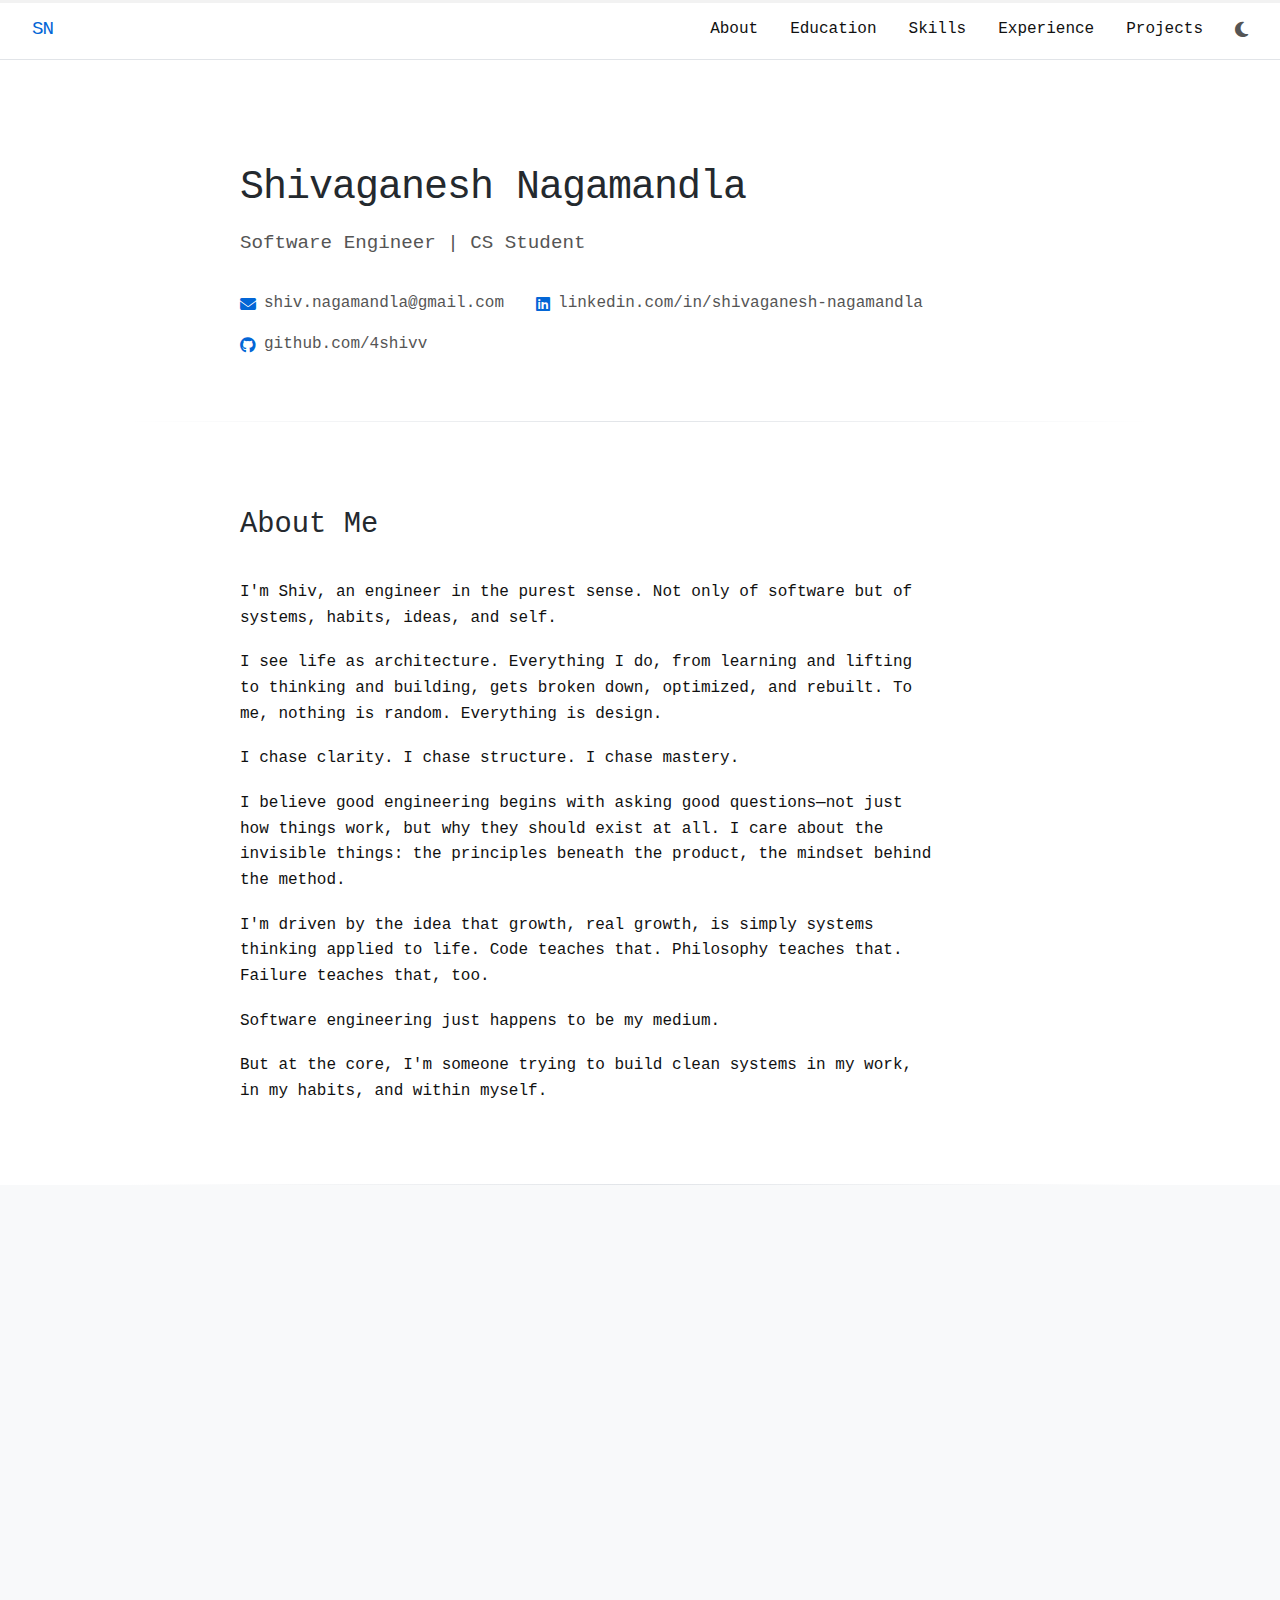
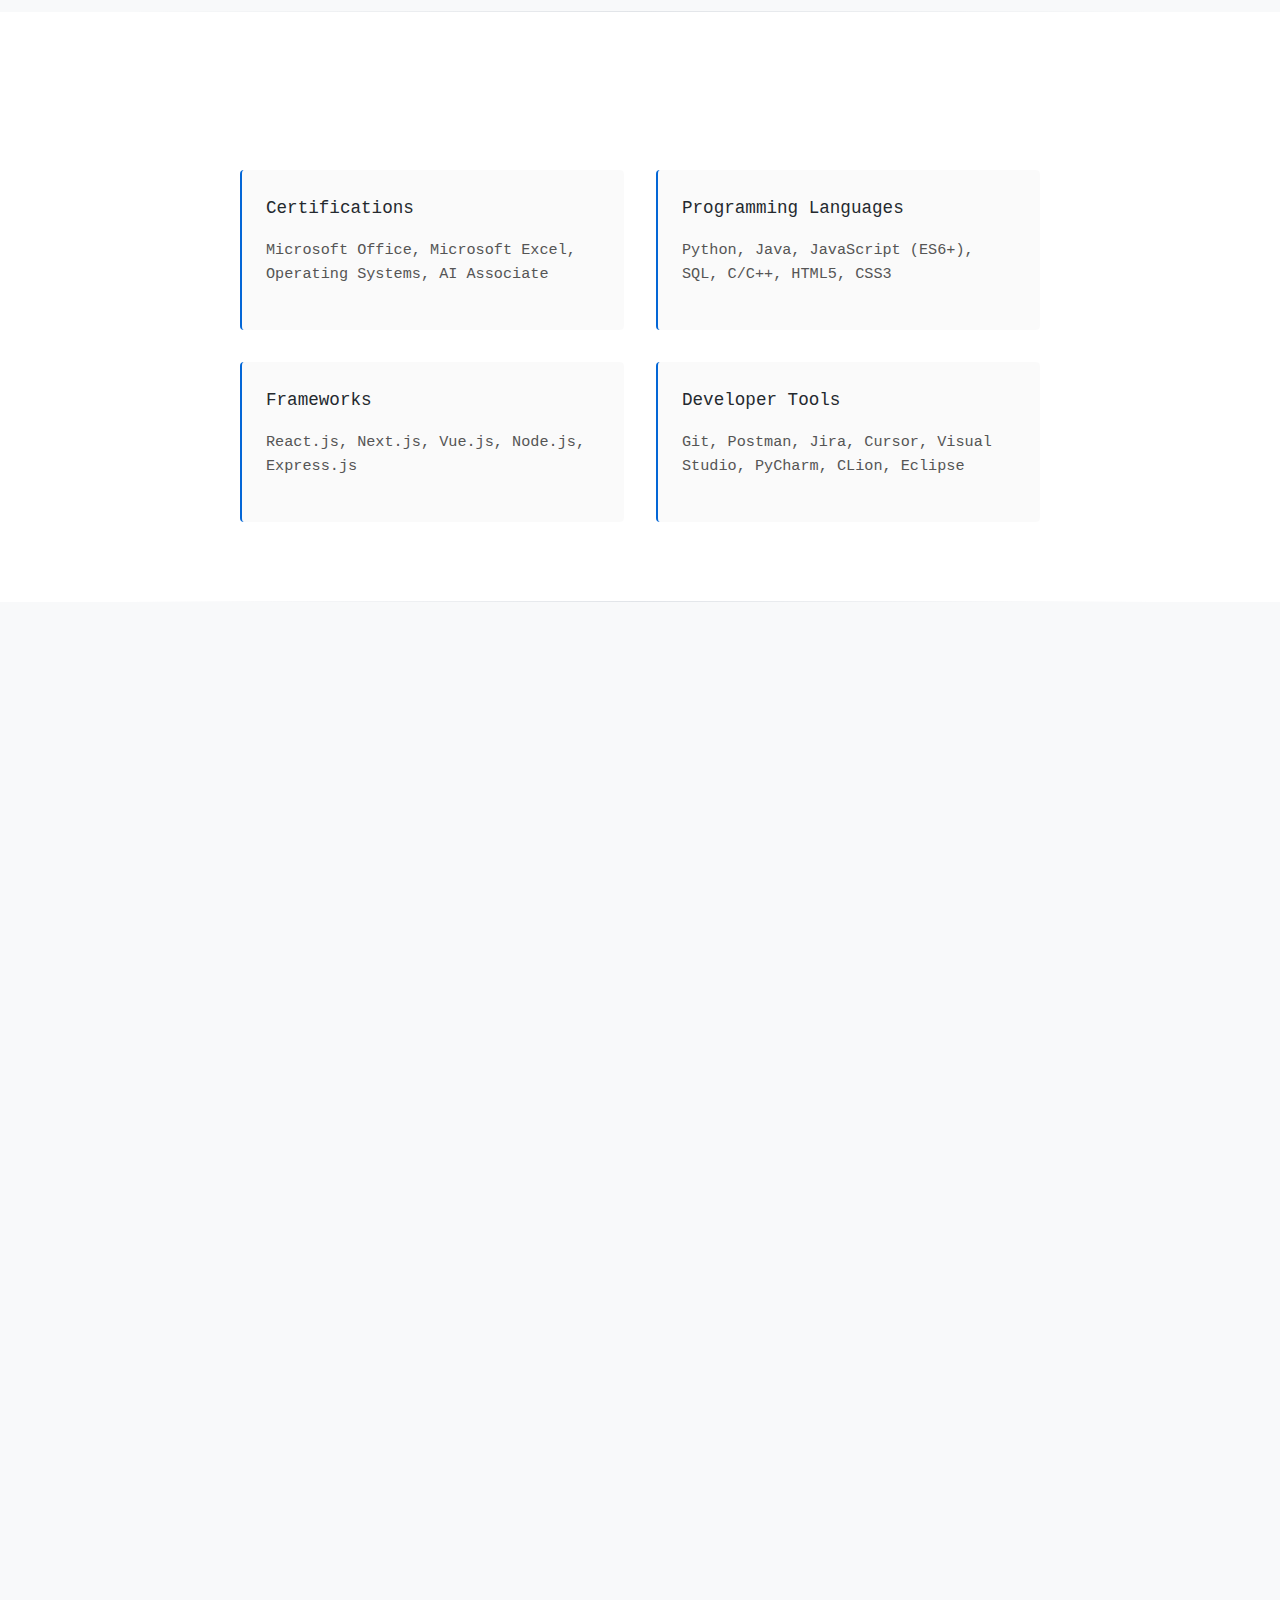
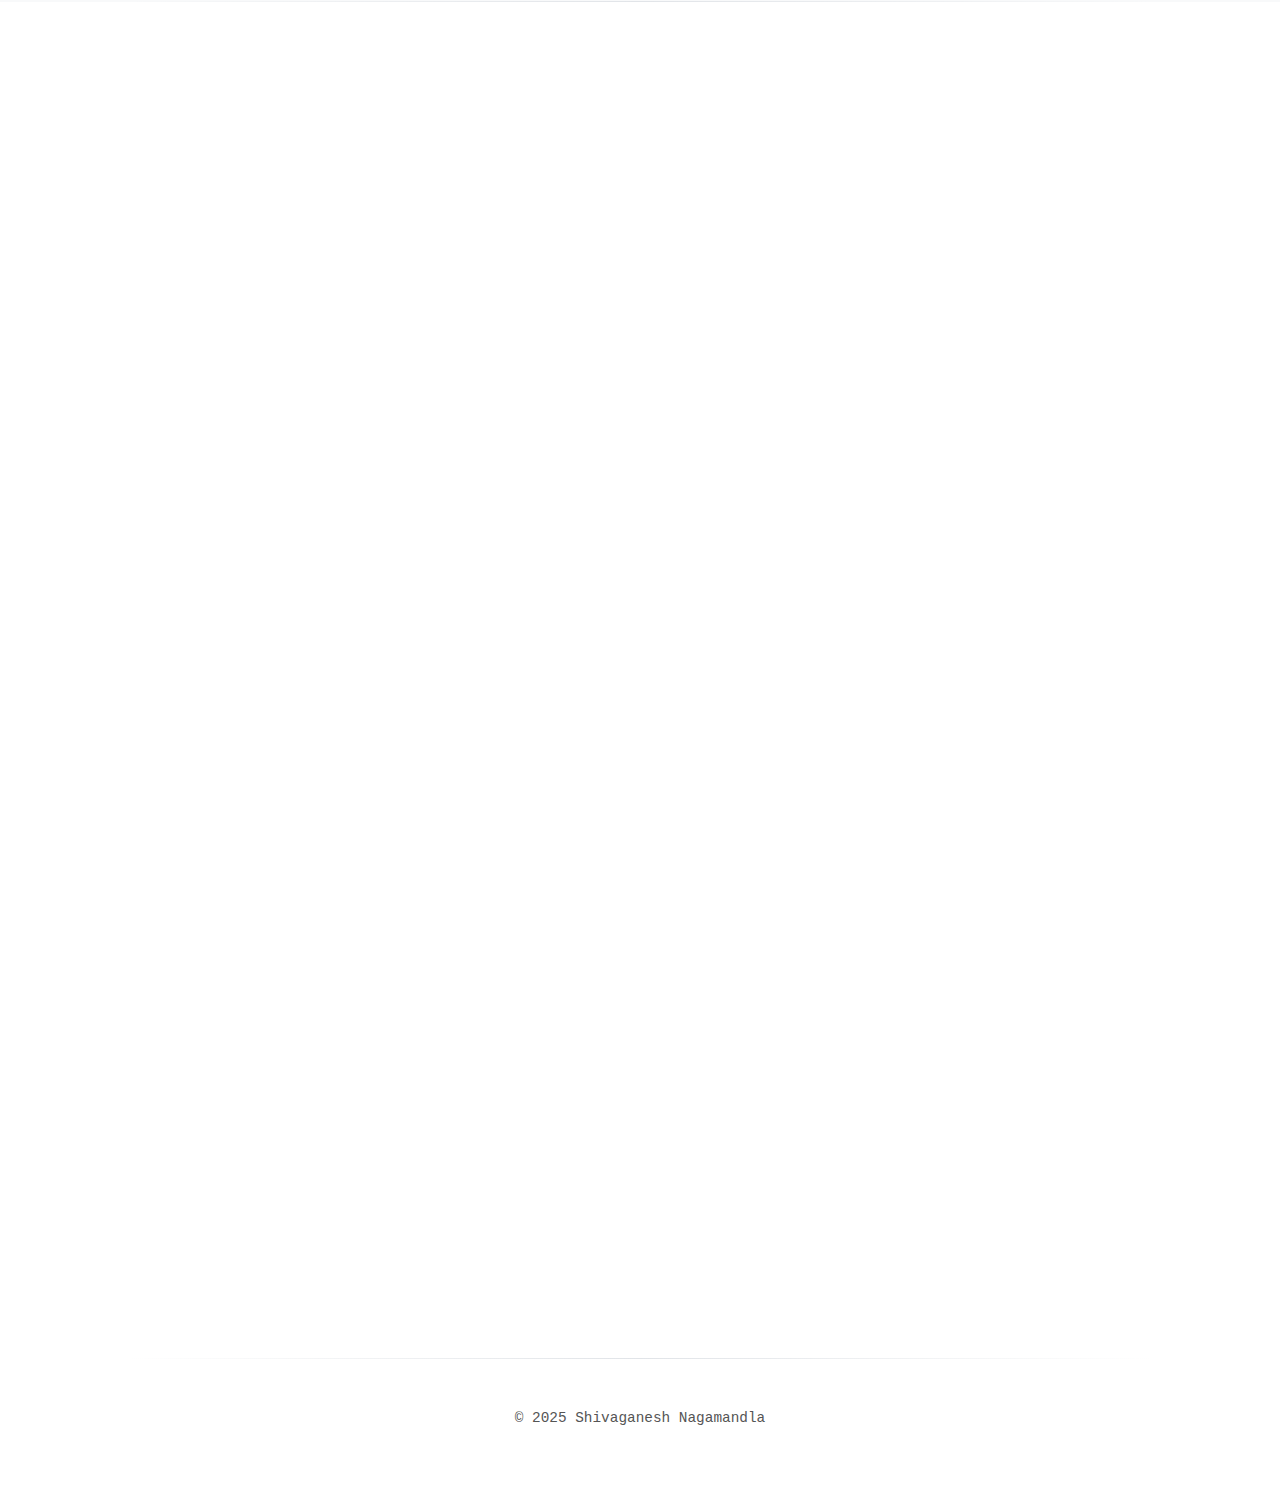
==== index.html @ ed3932f0 "loading fix" ====
<!DOCTYPE html>
<html lang="en">
<head>
    <meta charset="UTF-8">
    <meta name="viewport" content="width=device-width, initial-scale=1.0">
    <title>Shivaganesh Nagamandla | Portfolio</title>
    <link rel="stylesheet" href="styles.css">
    <link rel="stylesheet" href="https://cdnjs.cloudflare.com/ajax/libs/font-awesome/6.4.0/css/all.min.css">
</head>
<body>
    <!-- Progress Bar -->
    <div class="progress-container">
        <div class="progress-bar" id="progress-bar"></div>
    </div>

    <!-- Navigation -->
    <nav class="navbar" id="navbar">
        <div class="nav-logo">SN</div>
        <div class="nav-links">
            <a href="#about-me">About</a>
            <a href="#education">Education</a>
            <a href="#skills">Skills</a>
            <a href="#experience">Experience</a>
            <a href="#projects">Projects</a>
        </div>
        <div class="theme-toggle" id="theme-toggle">
            <i class="fas fa-moon" id="theme-icon"></i>
        </div>
        <button class="mobile-menu-btn">
            <i class="fas fa-bars"></i>
        </button>
    </nav>

    <!-- Header -->
    <header>
        <div class="container">
            <h1 class="fade-in">Shivaganesh Nagamandla</h1>
            <p class="subtitle fade-in delay-100">Software Engineer | CS Student</p>
            <div class="contact-info fade-in delay-200">
                <a href="mailto:shiv.nagamandla@gmail.com"><i class="fas fa-envelope"></i> shiv.nagamandla@gmail.com</a>
                <a href="https://linkedin.com/in/shivaganesh-nagamandla" target="_blank"><i class="fab fa-linkedin"></i> linkedin.com/in/shivaganesh-nagamandla</a>
                <a href="https://github.com/4shivv" target="_blank"><i class="fab fa-github"></i> github.com/4shivv</a>
            </div>
        </div>
    </header>
    
    <!-- About Me Section -->
    <section id="about-me">
        <div class="container">
            <h2 class="fade-in">About Me</h2>
            <div class="about-me">
                <p class="fade-in delay-100">I'm Shiv, an engineer in the purest sense. Not only of software but of systems, habits, ideas, and self.</p>
                <p class="fade-in delay-200">I see life as architecture. Everything I do, from learning and lifting to thinking and building, gets broken down, optimized, and rebuilt. To me, nothing is random. Everything is design.</p>
                <p class="fade-in delay-300">I chase clarity. I chase structure. I chase mastery.</p>
                <p class="fade-in delay-400">I believe good engineering begins with asking good questions—not just how things work, but why they should exist at all. I care about the invisible things: the principles beneath the product, the mindset behind the method.</p>
                <p class="fade-in delay-500">I'm driven by the idea that growth, real growth, is simply systems thinking applied to life. Code teaches that. Philosophy teaches that. Failure teaches that, too.</p>
                <p class="fade-in delay-500">Software engineering just happens to be my medium.</p>
                <p class="fade-in delay-500">But at the core, I'm someone trying to build clean systems in my work, in my habits, and within myself.</p>
            </div>
        </div>
    </section>

    <!-- Education Section -->
    <section id="education">
        <div class="container">
            <h2 class="fade-in">Education</h2>
            <div class="edu-item fade-in delay-100">
                <div class="edu-details">
                    <h3>University of Central Florida</h3>
                    <p>Bachelor of Science - Computer Science (Bright Futures Scholar)</p>
                    <p>Expected: April 2026</p>
                </div>
                <p class="coursework fade-in delay-200"><strong>Coursework:</strong> Data Structures & Algorithms, Systems Software, Computer Architecture, Numerical Calculus</p>
            </div>
        </div>
    </section>

    <!-- Skills Section -->
    <section id="skills">
        <div class="container">
            <h2 class="fade-in">Technical Skills</h2>
            <div class="skills-grid">
                <div class="skill-category fade-in delay-100">
                    <h3>Certifications</h3>
                    <p>Microsoft Office, Microsoft Excel, Operating Systems, AI Associate</p>
                </div>
                <div class="skill-category fade-in delay-200">
                    <h3>Programming Languages</h3>
                    <p>Python, Java, JavaScript (ES6+), SQL, C/C++, HTML5, CSS3</p>
                </div>
                <div class="skill-category fade-in delay-300">
                    <h3>Frameworks</h3>
                    <p>React.js, Next.js, Vue.js, Node.js, Express.js</p>
                </div>
                <div class="skill-category fade-in delay-400">
                    <h3>Developer Tools</h3>
                    <p>Git, Postman, Jira, Cursor, Visual Studio, PyCharm, CLion, Eclipse</p>
                </div>
            </div>
        </div>
    </section>

    <!-- Experience Section -->
    <section id="experience">
        <div class="container">
            <h2 class="fade-in">Experience</h2>
            
            <div class="exp-item fade-in delay-100">
                <div class="exp-header">
                    <h3>Software Engineer Intern</h3>
                    <p class="company">Hexaider Technologies</p>
                    <p class="date-location">May 2024 – Aug 2024 | Maitland, FL</p>
                </div>
                <ul class="achievements">
                    <li class="fade-in-right delay-200">Optimized Oracle SQL scripts by 27% via refactoring to automate routine tasks & extract PeopleSoft HCM data</li>
                    <li class="fade-in-right delay-300">Automated unit tests for SQL transformations via parameterized mock datasets, boosting test coverage by 20%</li>
                    <li class="fade-in-right delay-400">Delivered over 15 error-free HR data spreadsheets for Workday HCM migration, meeting all weekly sprint goals</li>
                    <li class="fade-in-right delay-500">Collaborated in weekly cross-functional meetings, contributing to code reviews and reporting on data migration</li>
                </ul>
            </div>
            
            <div class="exp-item fade-in delay-100">
                <div class="exp-header">
                    <h3>President</h3>
                    <p class="company">Computer Science Club</p>
                    <p class="date-location">Sept 2022 – Apr 2023 | Sanford, FL</p>
                </div>
                <ul class="achievements">
                    <li class="fade-in-right delay-200">Recruited and managed a team of 10 students to deliver 15+ technical workshops with 95% positive feedback</li>
                    <li class="fade-in-right delay-300">Led development of the Crooms TechFest mobile app, enabling 500+ attendees to access real-time event info</li>
                    <li class="fade-in-right delay-400">Revamped the collaborative coding initiative, increased active member participation by 58% over the previous year</li>
                </ul>
            </div>
        </div>
    </section>

    <!-- Projects Section -->
    <section id="projects">
        <div class="container">
            <h2 class="fade-in">Projects</h2>
            
            <div class="project-item fade-in delay-100">
                <div class="project-header">
                    <h3>Retriv.ai</h3>
                    <span class="project-status">In Progress</span>
                </div>
                <div class="tech-stack fade-in delay-200">
                    <span class="tech">Vue.js</span>
                    <span class="tech">Firebase</span>
                    <span class="tech">Vuex</span>
                    <span class="tech">DeepSeek AI</span>
                </div>
                <ul class="project-details">
                    <li class="fade-in-right delay-200">Co-developing an AI-powered study platform combating student procrastination through smart scheduling and retention techniques</li>
                    <li class="fade-in-right delay-300">Engineered custom prompt engineering pipeline for DeepSeek AI API, achieving 87% relevance score</li>
                    <li class="fade-in-right delay-400">Implemented WebSpeech API for speech-to-text functionality with 94% accuracy rate across 8 languages</li>
                </ul>
            </div>
            
            <div class="project-item fade-in delay-100">
                <div class="project-header">
                    <h3>LyricLingo</h3>
                    <a href="https://lyriclingo.vercel.app" target="_blank" class="project-link">https://lyriclingo.vercel.app</a>
                </div>
                <div class="tech-stack fade-in delay-200">
                    <span class="tech">React</span>
                    <span class="tech">Node.js</span>
                    <span class="tech">MongoDB</span>
                    <span class="tech">Express</span>
                    <span class="tech">Redis</span>
                    <span class="tech">JavaScript</span>
                </div>
                <ul class="project-details">
                    <li class="fade-in-right delay-200">Developed a full-stack language learning web app with JWT authentication that integrates Spotify, Genius, DeepL APIs</li>
                    <li class="fade-in-right delay-300">Designed an intelligent flashcard system with language auto-detection that optimizes translation requests</li>
                    <li class="fade-in-right delay-400">Implemented sentiment analysis using Hugging Face RoBERTa model, achieving 82% accuracy</li>
                    <li class="fade-in-right delay-500">Utilized Redis caching to store flashcards and sentiment analysis, reducing load times from 3+ seconds to under 200ms</li>
                </ul>
            </div>
            
            <div class="project-item fade-in delay-100">
                <div class="project-header">
                    <h3>Slumber</h3>
                    <a href="https://slumber-nine.vercel.app" target="_blank" class="project-link">https://slumber-nine.vercel.app</a>
                </div>
                <div class="tech-stack fade-in delay-200">
                    <span class="tech">React</span>
                    <span class="tech">Next.js</span>
                    <span class="tech">TypeScript</span>
                    <span class="tech">Tailwind CSS</span>
                </div>
                <ul class="project-details">
                    <li class="fade-in-right delay-200">Developed a sleep optimization tool to help users identify optimal bedtime and wake-up times</li>
                    <li class="fade-in-right delay-300">Built React components with TypeScript and custom hooks for efficient time calculations</li>
                    <li class="fade-in-right delay-400">Created procedurally generated animations using HTML Canvas, reducing rendering overhead by 30%</li>
                </ul>
            </div>
        </div>
    </section>

    <!-- Footer -->
    <footer>
        <div class="container">
            <p>&copy; 2025 Shivaganesh Nagamandla</p>
        </div>
    </footer>

    <script src="script.js"></script>
</body>
</html>
---- styles.css ----
/* Modern Plain Text Editor Style Portfolio */

/* Fade-in animations */
.fade-in {
    opacity: 0;
    transform: translateY(20px);
    transition: opacity 0.6s ease, transform 0.6s ease;
}

.fade-in.visible {
    opacity: 1;
    transform: translateY(0);
}

.fade-in-left {
    opacity: 0;
    transform: translateX(-20px);
    transition: opacity 0.6s ease, transform 0.6s ease;
}

.fade-in-left.visible {
    opacity: 1;
    transform: translateX(0);
}

.fade-in-right {
    opacity: 0;
    transform: translateX(20px);
    transition: opacity 0.6s ease, transform 0.6s ease;
}

.fade-in-right.visible {
    opacity: 1;
    transform: translateX(0);
}

.delay-100 { transition-delay: 0.1s; }
.delay-200 { transition-delay: 0.2s; }
.delay-300 { transition-delay: 0.3s; }
.delay-400 { transition-delay: 0.4s; }
.delay-500 { transition-delay: 0.5s; }

/* Progress Animation */
@keyframes pulse {
    0% { box-shadow: 0 0 5px rgba(var(--accent-rgb), 0.4); }
    50% { box-shadow: 0 0 20px rgba(var(--accent-rgb), 0.7); }
    100% { box-shadow: 0 0 5px rgba(var(--accent-rgb), 0.4); }
}

.progress-bar.pulse {
    animation: pulse 0.8s ease-in-out;
}

:root {
    /* Light Mode */
    --text-color: #111111;
    --text-muted: #555555;
    --background: #f8f9fa;
    --section-bg: #ffffff;
    --border-color: #e1e4e8;
    --link-color: #0366d6;
    --accent-color: #0366d6;
    --accent-rgb: 3, 102, 214;
    --heading-color: #24292e;
    --selection-bg: rgba(3, 102, 214, 0.15);
    --cursor-color: #111111;
    --section-spacing: 0;
    --container-width: 800px;
    --navbar-height: 60px;
    --font-mono: 'Fira Code', 'Roboto Mono', 'Courier New', monospace;
    --font-sans: -apple-system, BlinkMacSystemFont, 'Segoe UI', Helvetica, Arial, sans-serif;
}

[data-theme="dark"] {
    --text-color: #e0e0e0;
    --text-muted: #a0a0a0;
    --background: #1e1e1e;
    --section-bg: #252526;
    --border-color: #333333;
    --link-color: #58a6ff;
    --accent-color: #58a6ff;
    --accent-rgb: 88, 166, 255;
    --heading-color: #e6edf3;
    --selection-bg: rgba(56, 139, 253, 0.25);
    --cursor-color: #aeafad;
}

@import url('https://fonts.googleapis.com/css2?family=Fira+Code:wght@300;400;500;600;700&family=Roboto+Mono:wght@300;400;500;600;700&display=swap');

* {
    margin: 0;
    padding: 0;
    box-sizing: border-box;
}

::selection {
    background-color: var(--selection-bg);
}

html {
    scroll-behavior: smooth;
}

body {
    font-family: var(--font-mono);
    line-height: 1.6;
    color: var(--text-color);
    background-color: var(--background);
    padding-top: var(--navbar-height);
    transition: background-color 0.3s, color 0.3s;
}

.container {
    width: 90%;
    max-width: var(--container-width);
    margin: 0 auto;
    position: relative;
}

a {
    color: var(--link-color);
    text-decoration: none;
    transition: color 0.2s, text-decoration 0.2s;
}

a:hover {
    text-decoration: underline;
}

/* Navbar */
.navbar {
    position: fixed;
    top: 0;
    left: 0;
    width: 100%;
    height: var(--navbar-height);
    background-color: var(--section-bg);
    border-bottom: 1px solid var(--border-color);
    z-index: 1000;
    display: flex;
    align-items: center;
    padding: 0 2rem;
    transition: background-color 0.3s, border-color 0.3s, transform 0.3s;
}

.navbar.hidden {
    transform: translateY(-100%);
}

.nav-logo {
    font-weight: 500;
    color: var(--accent-color);
    margin-right: auto;
    font-size: 1.2rem;
    letter-spacing: -1px;
}

.nav-links {
    display: flex;
    gap: 2rem;
}

.nav-links a {
    color: var(--text-color);
    font-weight: 400;
    padding: 0.5rem 0;
    position: relative;
    transition: color 0.2s;
}

.nav-links a::after {
    content: '';
    position: absolute;
    bottom: 0;
    left: 0;
    width: 0;
    height: 1px;
    background-color: var(--accent-color);
    transition: width 0.3s;
}

.nav-links a:hover, .nav-links a.active {
    color: var(--accent-color);
    text-decoration: none;
}

.nav-links a:hover::after, .nav-links a.active::after {
    width: 100%;
}

.theme-toggle {
    margin-left: 2rem;
    display: flex;
    align-items: center;
    justify-content: center;
    font-size: 1.1rem;
    cursor: pointer;
    color: var(--text-muted);
    transition: color 0.2s;
}

.theme-toggle:hover {
    color: var(--accent-color);
}

.mobile-menu-btn {
    display: none;
    background: none;
    border: none;
    color: var(--text-color);
    font-size: 1.5rem;
    cursor: pointer;
}

/* Progress Animation */
section {
    padding: 5rem 0;
    background-color: var(--section-bg);
    position: relative;
    opacity: 1; /* Make sections visible by default */
    transform: translateY(0); /* No initial transform */
    transition: opacity 0.8s ease, transform 0.8s ease;
    overflow: hidden;
}

section.visible {
    opacity: 1;
    transform: translateY(0);
}

section:nth-child(odd) {
    background-color: var(--background);
}

section::after {
    content: '';
    position: absolute;
    bottom: 0;
    left: 10%;
    width: 80%;
    height: 1px;
    background: linear-gradient(to right, transparent, var(--border-color), transparent);
}

section:last-child::after {
    display: none;
}

h1, h2, h3, h4, h5, h6 {
    font-weight: 500;
    margin-bottom: 1.5rem;
    font-family: var(--font-mono);
    color: var(--heading-color);
    position: relative;
}

h2 {
    font-size: 1.8rem;
    margin-bottom: 2rem;
    display: inline-block;
}

h2::after {
    content: '';
    position: absolute;
    left: 0;
    bottom: -5px;
    width: 100%;
    height: 2px;
    background-color: var(--accent-color);
    transform: scaleX(0);
    transform-origin: left;
    transition: transform 0.5s ease;
}

section.visible h2::after {
    transform: scaleX(1);
}

h3 {
    font-size: 1.3rem;
    margin-bottom: 0.8rem;
}

p {
    margin-bottom: 1.2rem;
    transition: opacity 0.5s ease, transform 0.5s ease;
}

/* Header */
header {
    text-align: left;
    padding: 6rem 0 4rem;
    background-color: var(--section-bg);
    position: relative;
}

header::after {
    content: '';
    position: absolute;
    bottom: 0;
    left: 10%;
    width: 80%;
    height: 1px;
    background: linear-gradient(to right, transparent, var(--border-color), transparent);
}

header h1 {
    font-size: 2.5rem;
    margin-bottom: 0.5rem;
    letter-spacing: -1px;
}

.subtitle {
    font-size: 1.2rem;
    margin-bottom: 2rem;
    color: var(--text-muted);
}

.contact-info {
    display: flex;
    flex-wrap: wrap;
    gap: 1rem 2rem;
    margin-top: 2rem;
}

.contact-info a {
    display: inline-flex;
    align-items: center;
    gap: 0.5rem;
    color: var(--text-muted);
    transition: color 0.2s;
}

.contact-info a:hover {
    color: var(--link-color);
    text-decoration: none;
}

.contact-info a i {
    color: var(--accent-color);
}

/* About Me */
.about-me {
    max-width: 700px;
}

.about-me p {
    margin-bottom: 1.2rem;
    opacity: 1; /* Make paragraphs visible by default */
    transform: translateY(0); /* No initial transform */
    transition: opacity 0.5s ease, transform 0.5s ease;
}

.about-me p.visible {
    opacity: 1;
    transform: translateY(0);
}

.about-me p:last-child {
    margin-bottom: 0;
}

/* Education */
.edu-item {
    margin-bottom: 2rem;
    padding-bottom: 2rem;
    border-bottom: 1px dashed var(--border-color);
}

.edu-item:last-child {
    margin-bottom: 0;
    padding-bottom: 0;
    border-bottom: none;
}

.edu-details {
    margin-bottom: 1rem;
}

.edu-details p {
    margin-bottom: 0.5rem;
}

.coursework {
    margin-top: 1rem;
    font-size: 0.95rem;
    color: var(--text-muted);
}

/* Skills */
.skills-grid {
    display: grid;
    grid-template-columns: repeat(auto-fill, minmax(280px, 1fr));
    gap: 2rem;
}

.skill-category {
    padding: 1.5rem;
    background-color: rgba(0, 0, 0, 0.02);
    border-radius: 4px;
    border-left: 2px solid var(--accent-color);
    transition: all 0.3s ease;
    position: relative;
    overflow: hidden;
    opacity: 1; /* Make skills visible by default */
    transform: translateY(0); /* No initial transform */
}

.skill-category.visible {
    opacity: 1;
    transform: translateY(0);
}

[data-theme="dark"] .skill-category {
    background-color: rgba(255, 255, 255, 0.02);
}

.skill-category:hover {
    transform: translateY(-5px);
    box-shadow: 0 10px 20px rgba(0, 0, 0, 0.05);
    border-left-width: 4px;
}

.skill-category::before {
    content: '';
    position: absolute;
    top: 0;
    left: 0;
    width: 100%;
    height: 100%;
    background: linear-gradient(45deg, transparent, rgba(var(--accent-rgb), 0.03), transparent);
    transform: translateX(-100%);
    transition: transform 0.6s ease;
}

.skill-category:hover::before {
    transform: translateX(100%);
}

.skill-category h3 {
    margin-bottom: 1rem;
    font-size: 1.1rem;
}

.skill-category p {
    font-size: 0.95rem;
    color: var(--text-muted);
}

/* Experience */
.exp-item {
    margin-bottom: 3rem;
    padding-bottom: 2rem;
    border-bottom: 1px dashed var(--border-color);
    position: relative;
}

.exp-item:last-child {
    margin-bottom: 0;
    padding-bottom: 0;
    border-bottom: none;
}

.exp-header {
    margin-bottom: 1.5rem;
}

.company {
    font-weight: 500;
    margin-bottom: 0.5rem;
    font-size: 1.05rem;
}

.date-location {
    font-size: 0.9rem;
    color: var(--text-muted);
    margin-bottom: 1rem;
}

.achievements {
    list-style-type: none;
}

.achievements li {
    margin-bottom: 0.8rem;
    position: relative;
    padding-left: 1.5rem;
    line-height: 1.5;
    opacity: 1; /* Make achievements visible by default */
    transform: translateX(0); /* No initial transform */
    transition: opacity 0.5s ease, transform 0.5s ease;
    transition-delay: calc(var(--i, 0) * 0.1s);
}

.achievements li.visible {
    opacity: 1;
    transform: translateX(0);
}

.achievements li::before {
    content: "→";
    position: absolute;
    left: 0;
    color: var(--accent-color);
}

/* Projects */
.project-item {
    margin-bottom: 3rem;
    padding-bottom: 2rem;
    border-bottom: 1px dashed var(--border-color);
    position: relative;
}

.project-item:last-child {
    margin-bottom: 0;
    padding-bottom: 0;
    border-bottom: none;
}

.project-header {
    margin-bottom: 1.5rem;
    display: flex;
    flex-wrap: wrap;
    align-items: baseline;
    gap: 1rem;
}

.project-status {
    font-size: 0.9rem;
    color: var(--text-muted);
    padding: 0.2rem 0.6rem;
    background-color: rgba(0, 0, 0, 0.05);
    border-radius: 30px;
}

[data-theme="dark"] .project-status {
    background-color: rgba(255, 255, 255, 0.05);
}

.project-link {
    margin-left: auto;
    color: var(--accent-color);
    font-size: 0.95rem;
}

.tech-stack {
    font-size: 0.9rem;
    color: var(--text-muted);
    margin-bottom: 1.2rem;
    display: flex;
    flex-wrap: wrap;
    gap: 0.5rem;
}

.tech {
    padding: 0.2rem 0.6rem;
    background-color: rgba(0, 0, 0, 0.03);
    border-radius: 30px;
    font-size: 0.8rem;
}

[data-theme="dark"] .tech {
    background-color: rgba(255, 255, 255, 0.03);
}

.project-details {
    list-style-type: none;
}

.project-details li {
    margin-bottom: 0.8rem;
    position: relative;
    padding-left: 1.5rem;
    line-height: 1.5;
    opacity: 1; /* Make project details visible by default */
    transform: translateX(0); /* No initial transform */
    transition: opacity 0.5s ease, transform 0.5s ease;
    transition-delay: calc(var(--i, 0) * 0.1s);
}

.project-details li.visible {
    opacity: 1;
    transform: translateX(0);
}

.project-details li::before {
    content: "→";
    position: absolute;
    left: 0;
    color: var(--accent-color);
}

/* Footer */
footer {
    padding: 3rem 0;
    text-align: center;
    color: var(--text-muted);
    font-size: 0.9rem;
    background-color: var(--section-bg);
}

/* Progress Bar */
.progress-container {
    position: fixed;
    top: 0;
    left: 0;
    width: 100%;
    height: 3px;
    background-color: rgba(0, 0, 0, 0.05);
    z-index: 1001;
}

[data-theme="dark"] .progress-container {
    background-color: rgba(255, 255, 255, 0.05);
}

.progress-bar {
    height: 100%;
    background: linear-gradient(90deg, var(--accent-color), #6ab0ff);
    width: 0%;
    border-top-right-radius: 3px;
    border-bottom-right-radius: 3px;
    box-shadow: 0 0 10px rgba(0, 102, 214, 0.3);
    transition: width 0.2s ease-out;
}

/* Media Queries */
@media (max-width: 768px) {
    .navbar {
        padding: 0 1rem;
        height: 60px;
    }
    
    .nav-logo {
        font-size: 1.1rem;
    }
    
    .theme-toggle {
        margin-left: 0.75rem;
        font-size: 1rem;
    }
    
    .mobile-menu-btn {
        display: block;
        padding: 0.5rem;
        margin-left: 0.5rem;
        font-size: 1.2rem;
    }
    
    .nav-links {
        position: fixed;
        top: 60px;
        left: 0;
        width: 100%;
        background-color: var(--section-bg);
        flex-direction: column;
        gap: 0;
        max-height: 0;
        overflow: hidden;
        transition: max-height 0.3s ease, background-color 0.3s;
        border-bottom: 1px solid var(--border-color);
        box-shadow: 0 4px 10px rgba(0, 0, 0, 0.1);
    }
    
    .nav-links.active {
        max-height: 300px;
    }
    
    .nav-links a {
        padding: 1rem 1.5rem;
        width: 100%;
        display: block;
        border-bottom: 1px solid var(--border-color);
        font-size: 0.95rem;
    }
    
    .skills-grid {
        grid-template-columns: 1fr;
    }
    
    .project-link {
        margin-left: 0;
        width: 100%;
        margin-top: 0.5rem;
    }
    
    .contact-info {
        flex-direction: column;
        gap: 1rem;
    }
    
    header, section {
        padding: 3rem 1rem;
    }
    
    h2 {
        font-size: 1.5rem;
    }
    
    header h1 {
        font-size: 1.75rem;
    }
    
    /* Improve touch targets */
    .contact-info a,
    .nav-links a,
    .project-link,
    .theme-toggle,
    .mobile-menu-btn {
        min-height: 44px;
        display: flex;
        align-items: center;
    }
    
    /* Better spacing for project items */
    .project-header {
        flex-direction: column;
        align-items: flex-start;
        gap: 0.5rem;
    }
    
    /* Optimize tech stack tags for mobile */
    .tech-stack {
        margin: 0.75rem 0 1rem;
    }
    
    .tech {
        margin-bottom: 0.5rem;
    }
}

/* Small screen optimizations */
@media (max-width: 480px) {
    :root {
        --navbar-height: 55px;
    }
    
    .navbar {
        height: var(--navbar-height);
        padding: 0 0.75rem;
    }
    
    .nav-logo {
        font-size: 1rem;
    }
    
    header h1 {
        font-size: 1.6rem;
        line-height: 1.3;
    }
    
    .subtitle {
        font-size: 1rem;
    }
    
    header, section {
        padding: 2rem 0.75rem;
    }
    
    .contact-info a {
        font-size: 0.9rem;
    }
    
    .contact-info a i {
        min-width: 20px;
    }
    
    .loader {
        width: 60px;
        height: 60px;
    }
    
    /* Make code readable on mobile */
    pre, code {
        white-space: pre-wrap;
        word-break: break-word;
        font-size: 0.9rem;
    }
    
    /* Fix project item spacing */
    .project-item {
        margin-bottom: 2rem;
        padding-bottom: 1.5rem;
    }
    
    /* Better buttons for small screens */
    .project-link {
        padding: 0.5rem 0;
    }
}
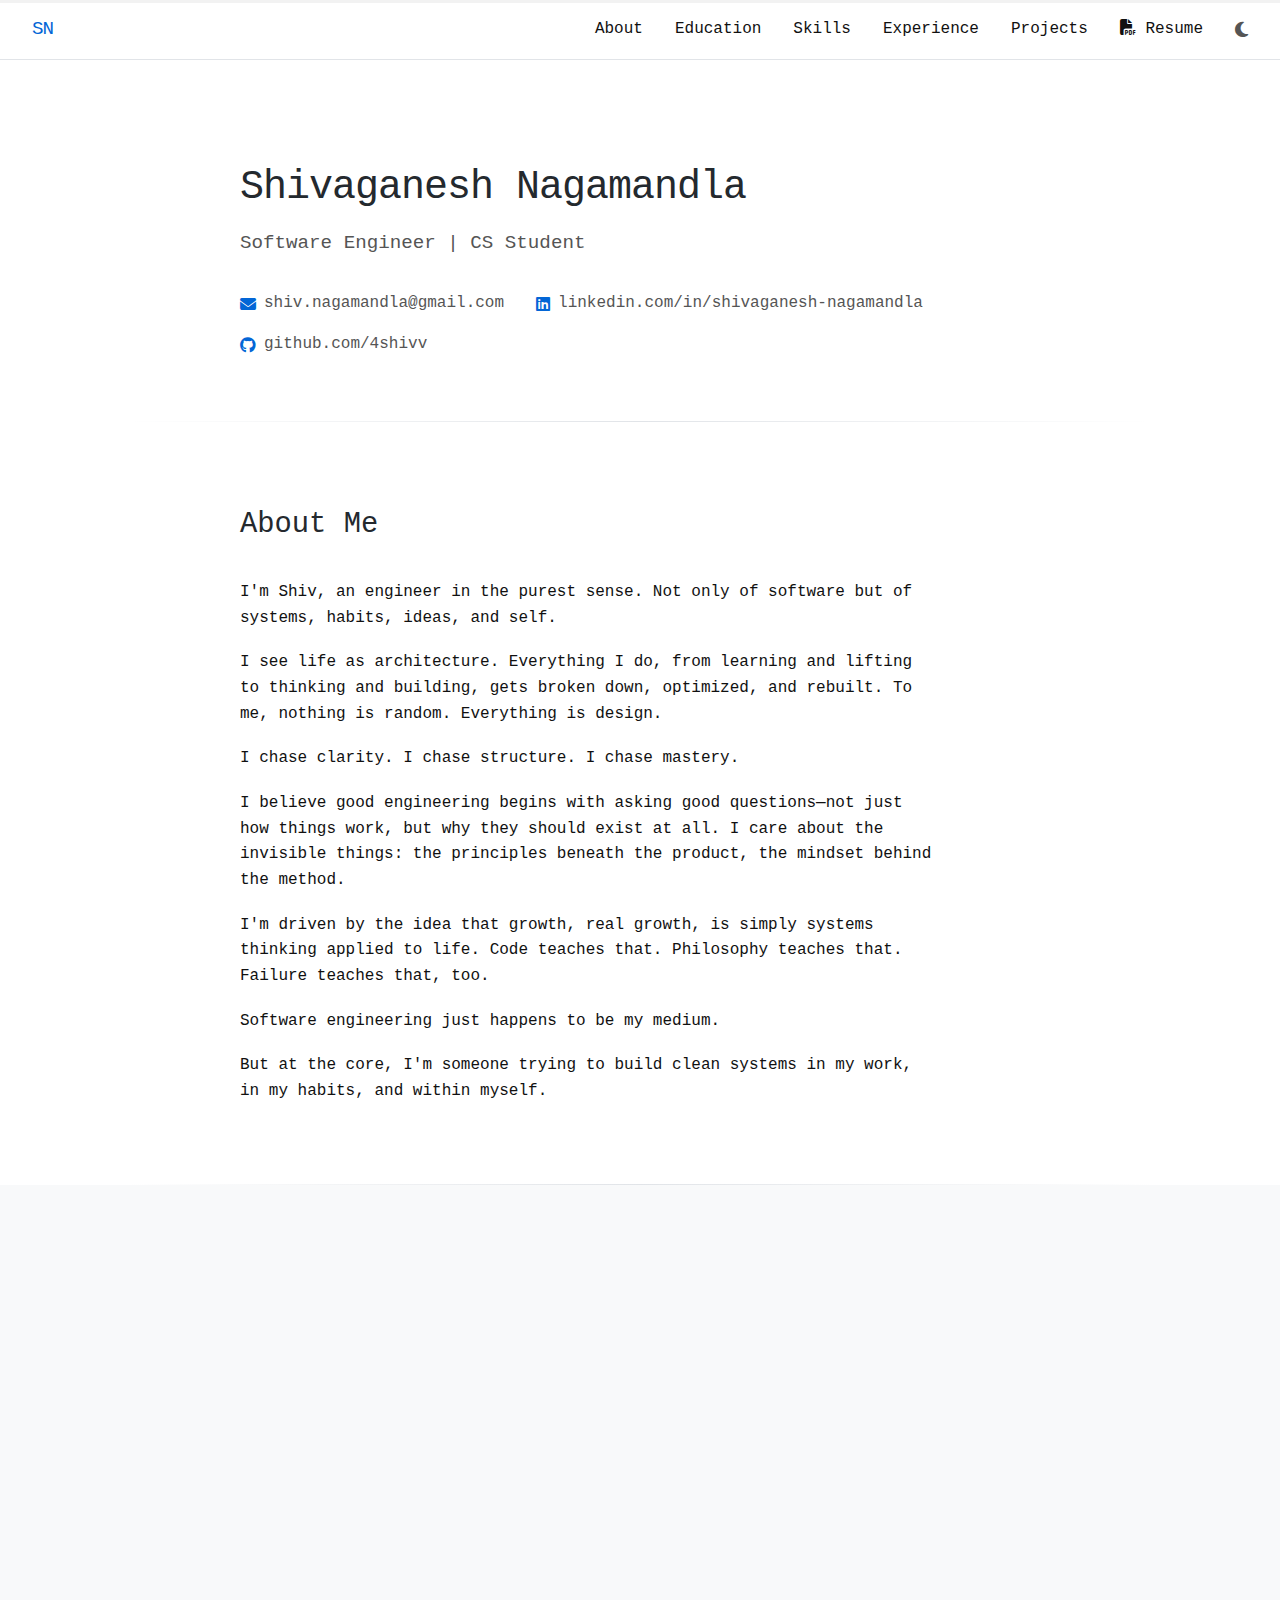
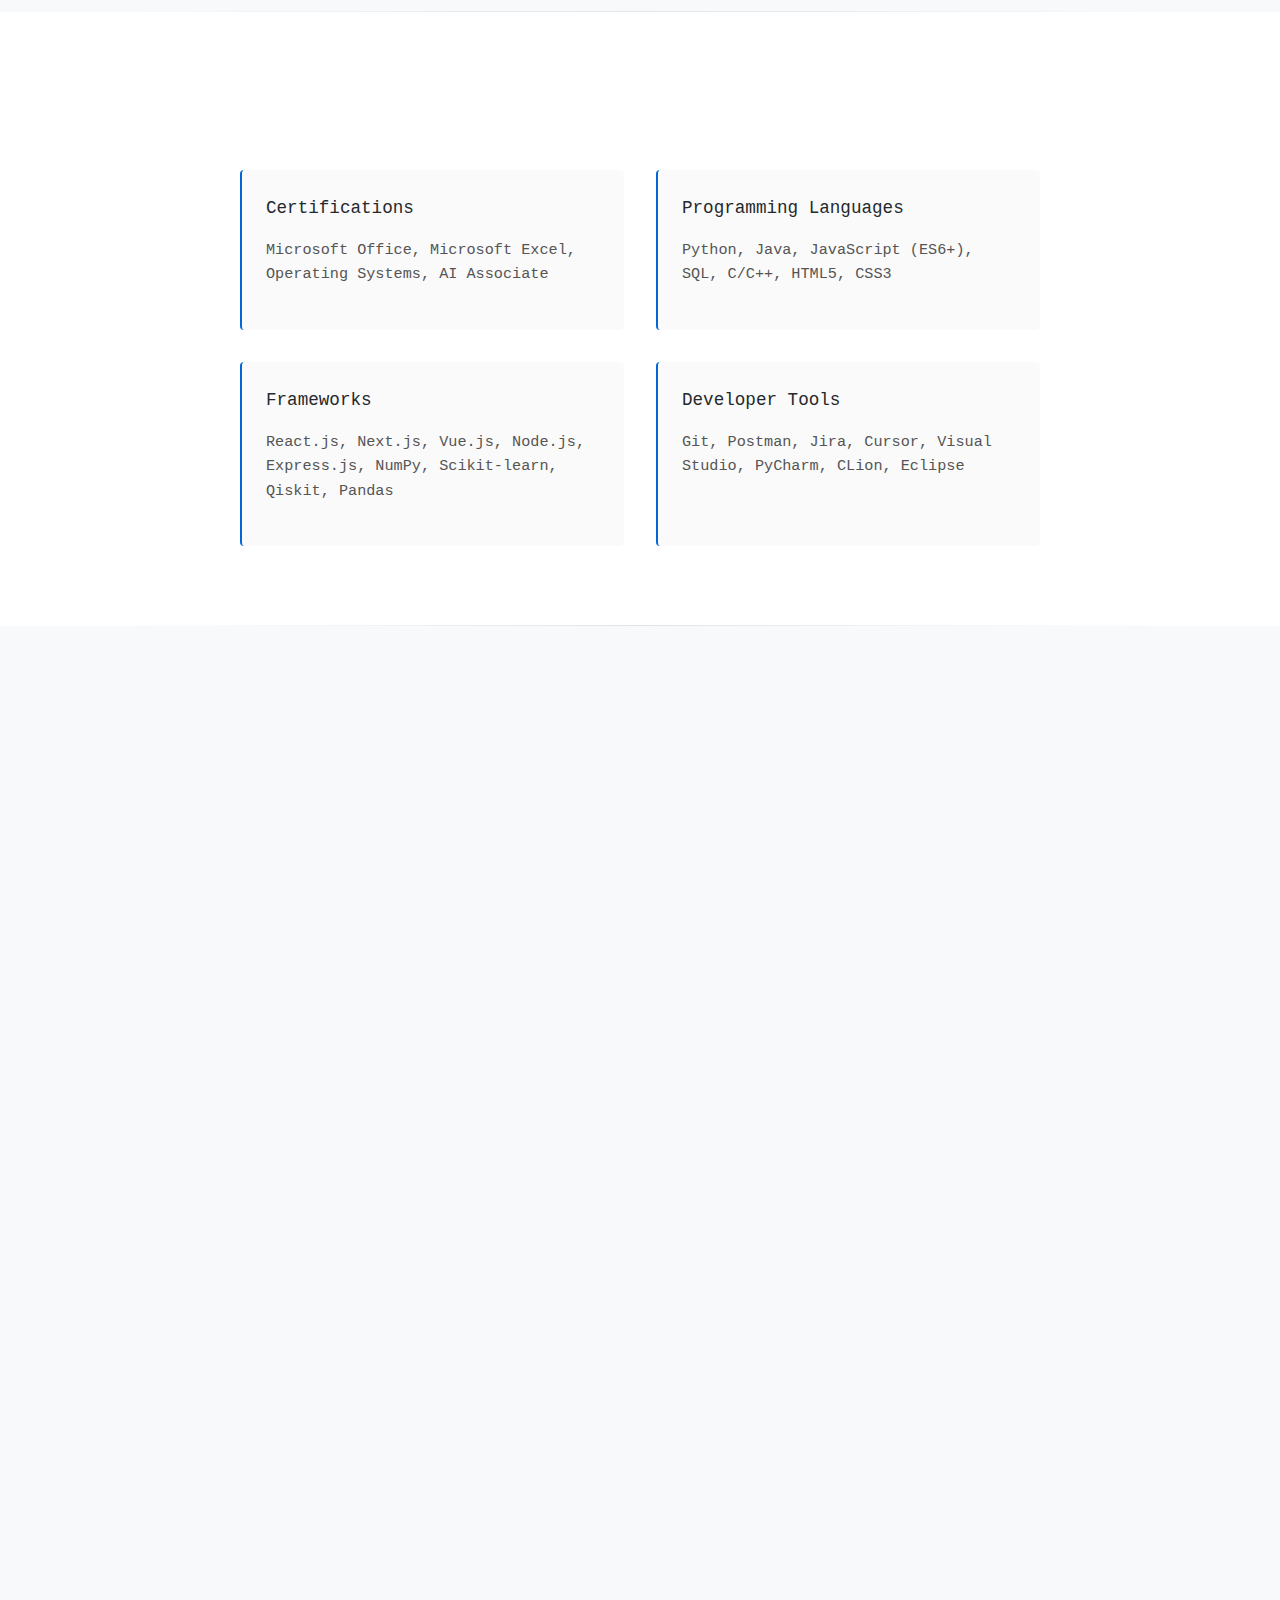
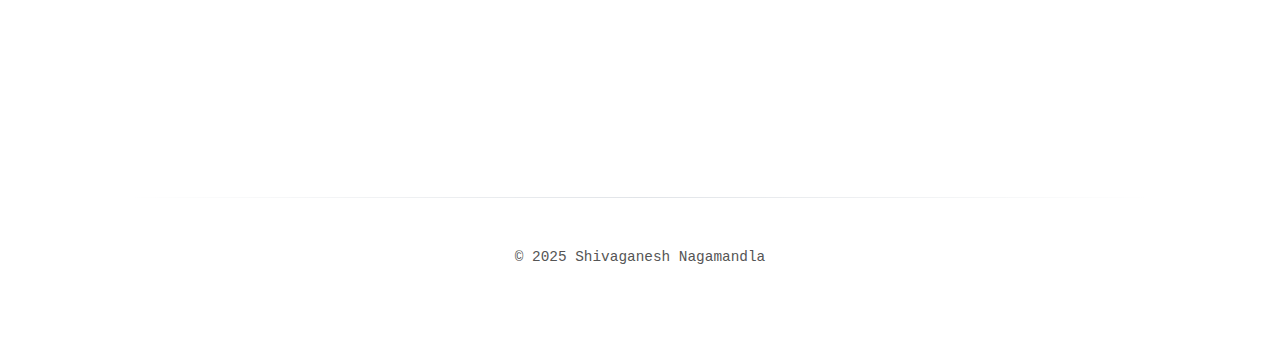
==== commit 7975f6ca: "New swe changes and resume link addition" ====
--- a/index.html
+++ b/index.html
@@ -22,6 +22,7 @@
             <a href="#skills">Skills</a>
             <a href="#experience">Experience</a>
             <a href="#projects">Projects</a>
+            <a href="assets/shivaganesh_nagamandla_resume.pdf" target="_blank"><i class="fas fa-file-pdf"></i> Resume</a>
         </div>
         <div class="theme-toggle" id="theme-toggle">
             <i class="fas fa-moon" id="theme-icon"></i>
@@ -67,7 +68,7 @@
             <div class="edu-item fade-in delay-100">
                 <div class="edu-details">
                     <h3>University of Central Florida</h3>
-                    <p>Bachelor of Science - Computer Science (Bright Futures Scholar)</p>
+                    <p>Bachelor of Science - Computer Science (Dean's List x2, Bright Futures Scholar)</p>
                     <p>Expected: April 2026</p>
                 </div>
                 <p class="coursework fade-in delay-200"><strong>Coursework:</strong> Data Structures & Algorithms, Systems Software, Computer Architecture, Numerical Calculus</p>
@@ -90,7 +91,7 @@
                 </div>
                 <div class="skill-category fade-in delay-300">
                     <h3>Frameworks</h3>
-                    <p>React.js, Next.js, Vue.js, Node.js, Express.js</p>
+                    <p>React.js, Next.js, Vue.js, Node.js, Express.js, NumPy, Scikit-learn, Qiskit, Pandas</p>
                 </div>
                 <div class="skill-category fade-in delay-400">
                     <h3>Developer Tools</h3>
@@ -109,13 +110,26 @@
                 <div class="exp-header">
                     <h3>Software Engineer Intern</h3>
                     <p class="company">Hexaider Technologies</p>
-                    <p class="date-location">May 2024 – Aug 2024 | Maitland, FL</p>
+                    <p class="date-location">August 2024 – December 2024 | Maitland, FL</p>
                 </div>
                 <ul class="achievements">
-                    <li class="fade-in-right delay-200">Optimized Oracle SQL scripts by 27% via refactoring to automate routine tasks & extract PeopleSoft HCM data</li>
-                    <li class="fade-in-right delay-300">Automated unit tests for SQL transformations via parameterized mock datasets, boosting test coverage by 20%</li>
-                    <li class="fade-in-right delay-400">Delivered over 15 error-free HR data spreadsheets for Workday HCM migration, meeting all weekly sprint goals</li>
-                    <li class="fade-in-right delay-500">Collaborated in weekly cross-functional meetings, contributing to code reviews and reporting on data migration</li>
+                    <li class="fade-in-right delay-200">Developed Spring Boot booking APIs for the flight reservation microservice, contributing to a 35% latency reduction</li>
+                    <li class="fade-in-right delay-300">Built Kafka consumer for the seat inventory service to process real-time reservation updates, streaming over 100K+ daily events across 5+ microservices</li>
+                    <li class="fade-in-right delay-400">Optimized Dockerfiles, reducing image size by 60% and AWS EC2 deployment time to 15 minutes</li>
+                    <li class="fade-in-right delay-500">Collaborated in cross-functional code reviews to enforce design standards and improve deployment reliability</li>
+                </ul>
+            </div>
+            
+            <div class="exp-item fade-in delay-100">
+                <div class="exp-header">
+                    <h3>Data Engineering Intern</h3>
+                    <p class="company">Hexaider Technologies</p>
+                    <p class="date-location">May 2024 – August 2024 | Maitland, FL</p>
+                </div>
+                <ul class="achievements">
+                    <li class="fade-in-right delay-200">Optimized Oracle SQL transformation scripts by 27%, automating data extraction pipelines from PeopleSoft HCM</li>
+                    <li class="fade-in-right delay-300">Developed unit tests for SQL transformations using parameterized mock datasets, increasing test coverage by 20%</li>
+                    <li class="fade-in-right delay-400">Automated delivery of 15+ HR data exports using Python, streamlining Workday HCM migration (Agile)</li>
                 </ul>
             </div>
             
@@ -171,10 +185,10 @@
                     <span class="tech">JavaScript</span>
                 </div>
                 <ul class="project-details">
-                    <li class="fade-in-right delay-200">Developed a full-stack language learning web app with JWT authentication that integrates Spotify, Genius, DeepL APIs</li>
-                    <li class="fade-in-right delay-300">Designed an intelligent flashcard system with language auto-detection that optimizes translation requests</li>
-                    <li class="fade-in-right delay-400">Implemented sentiment analysis using Hugging Face RoBERTa model, achieving 82% accuracy</li>
-                    <li class="fade-in-right delay-500">Utilized Redis caching to store flashcards and sentiment analysis, reducing load times from 3+ seconds to under 200ms</li>
+                    <li class="fade-in-right delay-200">Designed RESTful API architecture with JWT-Auth and service layer separation, integrating Spotify, Genius, and DeepL to deliver real-time lyric translations across 9+ languages with 95% accuracy</li>
+                    <li class="fade-in-right delay-300">Engineered language auto-detection and lyric deduplication using Map/Set structures, reducing API costs by 40%</li>
+                    <li class="fade-in-right delay-400">Built a robust NLP pipeline with Hugging Face RoBERTa for sentiment analysis (82% accuracy)</li>
+                    <li class="fade-in-right delay-500">Implemented Redis caching for flashcards and sentiment analysis, reducing load times from 3+ seconds to under 200ms</li>
                 </ul>
             </div>
             
@@ -191,7 +205,7 @@
                 </div>
                 <ul class="project-details">
                     <li class="fade-in-right delay-200">Developed a sleep optimization tool to help users identify optimal bedtime and wake-up times</li>
-                    <li class="fade-in-right delay-300">Built React components with TypeScript and custom hooks for efficient time calculations</li>
+                    <li class="fade-in-right delay-300">Built React components with TypeScript and custom hooks for efficient time calculations and persistent user preferences</li>
                     <li class="fade-in-right delay-400">Created procedurally generated animations using HTML Canvas, reducing rendering overhead by 30%</li>
                 </ul>
             </div>
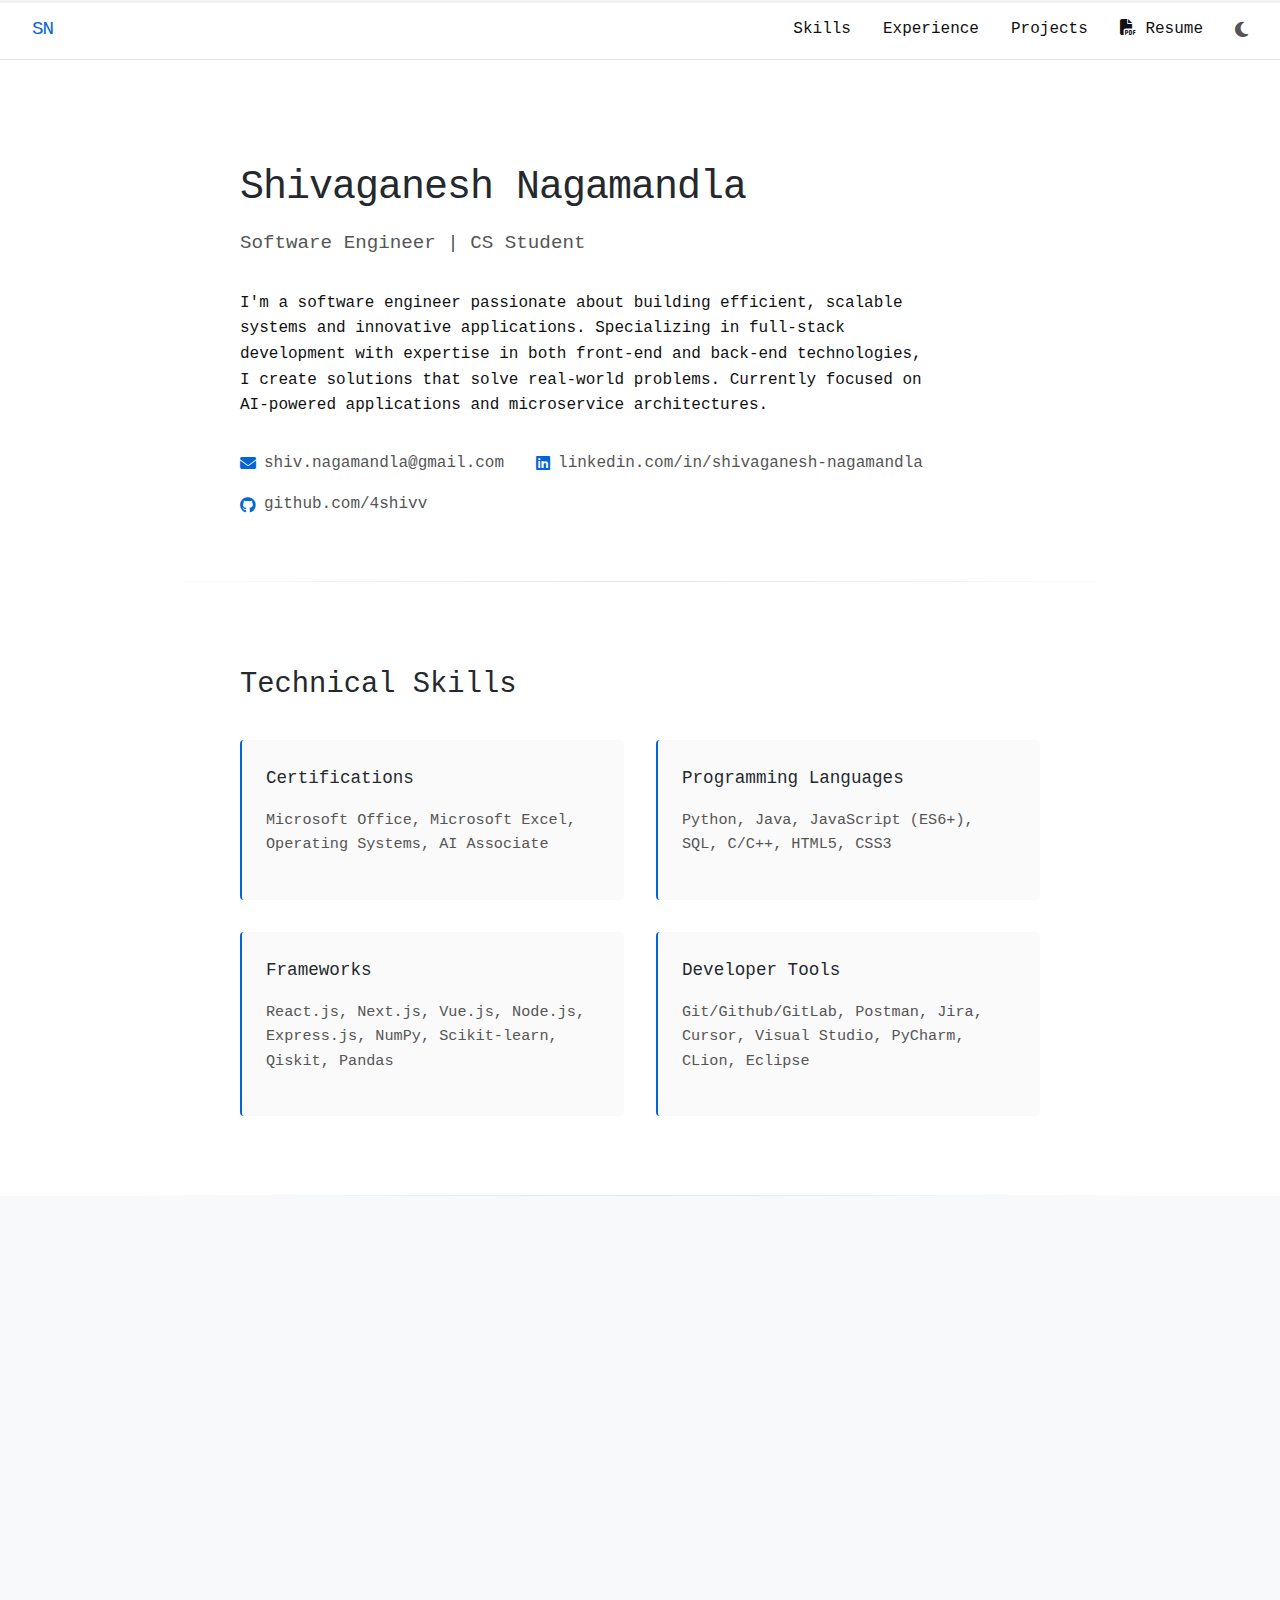
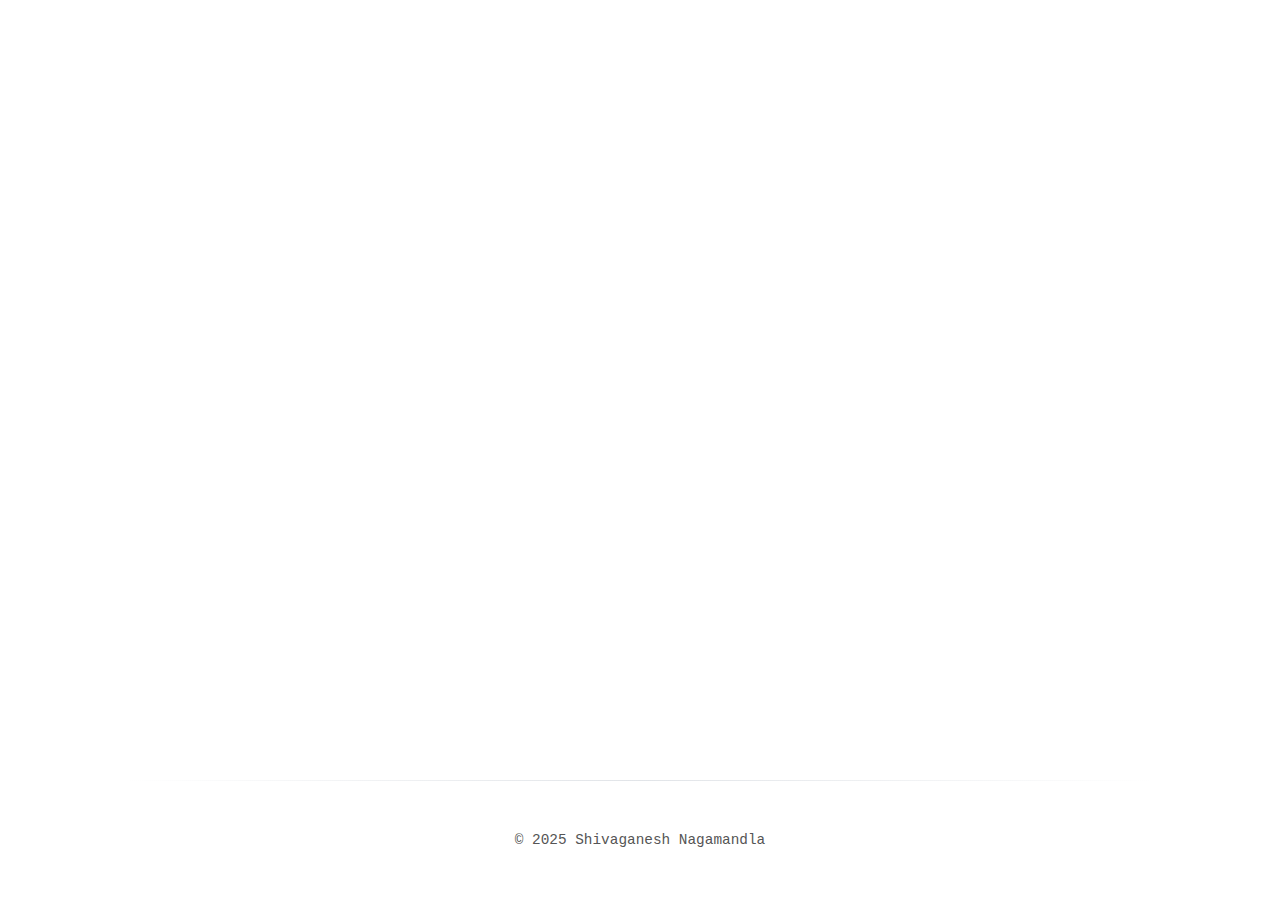
==== commit db6820fe: "template 1" ====
--- a/index.html
+++ b/index.html
@@ -1,4 +1,5 @@
 <!DOCTYPE html>
+
 <html lang="en">
 <head>
     <meta charset="UTF-8">
@@ -13,12 +14,11 @@
         <div class="progress-bar" id="progress-bar"></div>
     </div>
 
+    
     <!-- Navigation -->
     <nav class="navbar" id="navbar">
         <div class="nav-logo">SN</div>
         <div class="nav-links">
-            <a href="#about-me">About</a>
-            <a href="#education">Education</a>
             <a href="#skills">Skills</a>
             <a href="#experience">Experience</a>
             <a href="#projects">Projects</a>
@@ -37,44 +37,16 @@
         <div class="container">
             <h1 class="fade-in">Shivaganesh Nagamandla</h1>
             <p class="subtitle fade-in delay-100">Software Engineer | CS Student</p>
-            <div class="contact-info fade-in delay-200">
+            <div class="about-me fade-in delay-200">
+                <p>I'm a software engineer passionate about building efficient, scalable systems and innovative applications. Specializing in full-stack development with expertise in both front-end and back-end technologies, I create solutions that solve real-world problems. Currently focused on AI-powered applications and microservice architectures.</p>
+            </div>
+            <div class="contact-info fade-in delay-300">
                 <a href="mailto:shiv.nagamandla@gmail.com"><i class="fas fa-envelope"></i> shiv.nagamandla@gmail.com</a>
                 <a href="https://linkedin.com/in/shivaganesh-nagamandla" target="_blank"><i class="fab fa-linkedin"></i> linkedin.com/in/shivaganesh-nagamandla</a>
                 <a href="https://github.com/4shivv" target="_blank"><i class="fab fa-github"></i> github.com/4shivv</a>
             </div>
         </div>
     </header>
-    
-    <!-- About Me Section -->
-    <section id="about-me">
-        <div class="container">
-            <h2 class="fade-in">About Me</h2>
-            <div class="about-me">
-                <p class="fade-in delay-100">I'm Shiv, an engineer in the purest sense. Not only of software but of systems, habits, ideas, and self.</p>
-                <p class="fade-in delay-200">I see life as architecture. Everything I do, from learning and lifting to thinking and building, gets broken down, optimized, and rebuilt. To me, nothing is random. Everything is design.</p>
-                <p class="fade-in delay-300">I chase clarity. I chase structure. I chase mastery.</p>
-                <p class="fade-in delay-400">I believe good engineering begins with asking good questions—not just how things work, but why they should exist at all. I care about the invisible things: the principles beneath the product, the mindset behind the method.</p>
-                <p class="fade-in delay-500">I'm driven by the idea that growth, real growth, is simply systems thinking applied to life. Code teaches that. Philosophy teaches that. Failure teaches that, too.</p>
-                <p class="fade-in delay-500">Software engineering just happens to be my medium.</p>
-                <p class="fade-in delay-500">But at the core, I'm someone trying to build clean systems in my work, in my habits, and within myself.</p>
-            </div>
-        </div>
-    </section>
-
-    <!-- Education Section -->
-    <section id="education">
-        <div class="container">
-            <h2 class="fade-in">Education</h2>
-            <div class="edu-item fade-in delay-100">
-                <div class="edu-details">
-                    <h3>University of Central Florida</h3>
-                    <p>Bachelor of Science - Computer Science (Dean's List x2, Bright Futures Scholar)</p>
-                    <p>Expected: April 2026</p>
-                </div>
-                <p class="coursework fade-in delay-200"><strong>Coursework:</strong> Data Structures & Algorithms, Systems Software, Computer Architecture, Numerical Calculus</p>
-            </div>
-        </div>
-    </section>
 
     <!-- Skills Section -->
     <section id="skills">
@@ -95,7 +67,7 @@
                 </div>
                 <div class="skill-category fade-in delay-400">
                     <h3>Developer Tools</h3>
-                    <p>Git, Postman, Jira, Cursor, Visual Studio, PyCharm, CLion, Eclipse</p>
+                    <p>Git/Github/GitLab, Postman, Jira, Cursor, Visual Studio, PyCharm, CLion, Eclipse</p>
                 </div>
             </div>
         </div>
@@ -137,12 +109,11 @@
                 <div class="exp-header">
                     <h3>President</h3>
                     <p class="company">Computer Science Club</p>
-                    <p class="date-location">Sept 2022 – Apr 2023 | Sanford, FL</p>
+                    <p class="date-location">September 2022 – April 2023 | Sanford, FL</p>
                 </div>
                 <ul class="achievements">
-                    <li class="fade-in-right delay-200">Recruited and managed a team of 10 students to deliver 15+ technical workshops with 95% positive feedback</li>
-                    <li class="fade-in-right delay-300">Led development of the Crooms TechFest mobile app, enabling 500+ attendees to access real-time event info</li>
-                    <li class="fade-in-right delay-400">Revamped the collaborative coding initiative, increased active member participation by 58% over the previous year</li>
+                    <li class="fade-in-right delay-200">Led development of the Crooms TechFest mobile app, enabling 500+ attendees to access real-time event info and company profiles for career fair exhibitors</li>
+                    <li class="fade-in-right delay-300">Revamped the collaborative coding initiative, increased active member participation by 58% over the previous year</li>
                 </ul>
             </div>
         </div>
@@ -166,7 +137,7 @@
                 </div>
                 <ul class="project-details">
                     <li class="fade-in-right delay-200">Co-developing an AI-powered study platform combating student procrastination through smart scheduling and retention techniques</li>
-                    <li class="fade-in-right delay-300">Engineered custom prompt engineering pipeline for DeepSeek AI API, achieving 87% relevance score</li>
+                    <li class="fade-in-right delay-300">Engineered custom prompt engineering pipeline for DeepSeek AI API, achieving 87% relevance score in generating study materials from uploaded content</li>
                     <li class="fade-in-right delay-400">Implemented WebSpeech API for speech-to-text functionality with 94% accuracy rate across 8 languages</li>
                 </ul>
             </div>
@@ -188,7 +159,8 @@
                     <li class="fade-in-right delay-200">Designed RESTful API architecture with JWT-Auth and service layer separation, integrating Spotify, Genius, and DeepL to deliver real-time lyric translations across 9+ languages with 95% accuracy</li>
                     <li class="fade-in-right delay-300">Engineered language auto-detection and lyric deduplication using Map/Set structures, reducing API costs by 40%</li>
                     <li class="fade-in-right delay-400">Built a robust NLP pipeline with Hugging Face RoBERTa for sentiment analysis (82% accuracy)</li>
-                    <li class="fade-in-right delay-500">Implemented Redis caching for flashcards and sentiment analysis, reducing load times from 3+ seconds to under 200ms</li>
+                    <li class="fade-in-right delay-500">Implemented Redis caching for flashcards and sentiment analysis, reducing load times 3+ seconds to under 200ms</li>
+                    <li class="fade-in-right delay-600">Deployed to https://lyriclingo.vercel.app</li>
                 </ul>
             </div>
             
@@ -207,6 +179,7 @@
                     <li class="fade-in-right delay-200">Developed a sleep optimization tool to help users identify optimal bedtime and wake-up times</li>
                     <li class="fade-in-right delay-300">Built React components with TypeScript and custom hooks for efficient time calculations and persistent user preferences</li>
                     <li class="fade-in-right delay-400">Created procedurally generated animations using HTML Canvas, reducing rendering overhead by 30%</li>
+                    <li class="fade-in-right delay-500">Deployed to https://slumber-nine.vercel.app</li>
                 </ul>
             </div>
         </div>
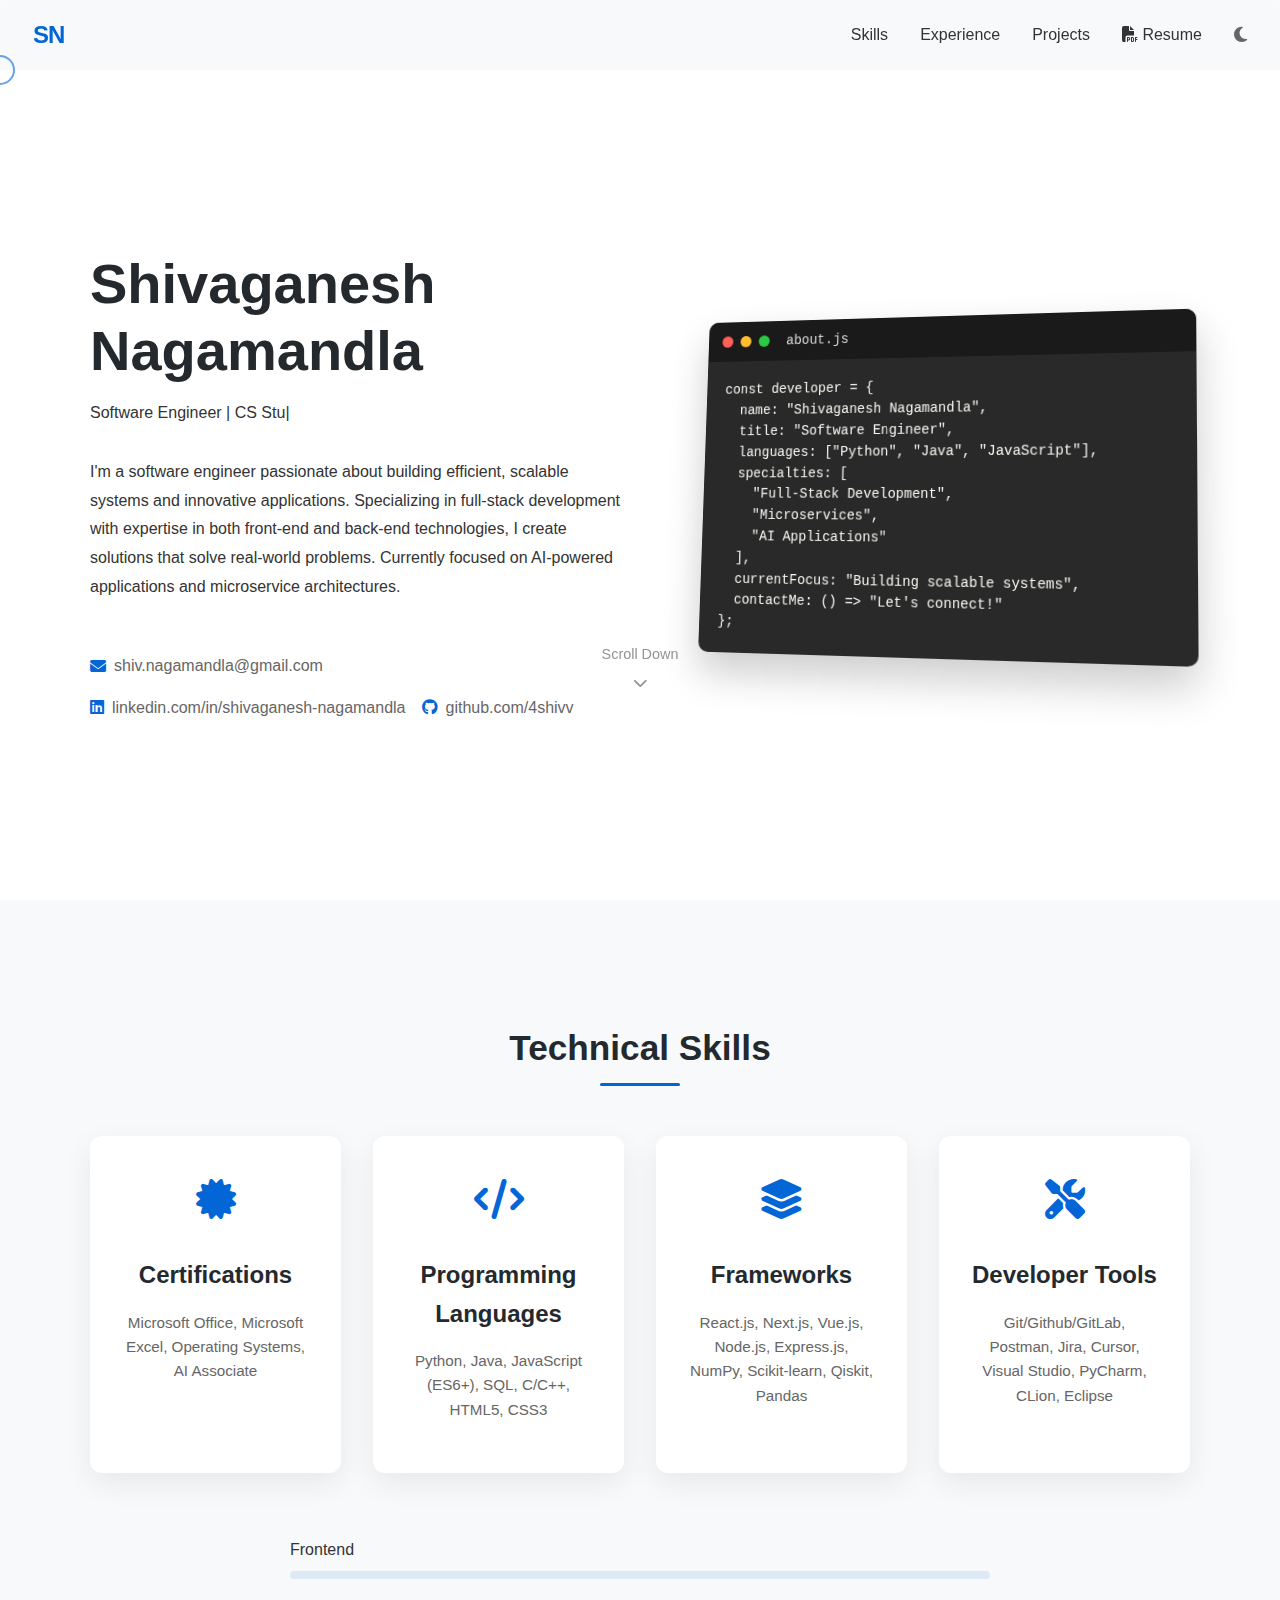
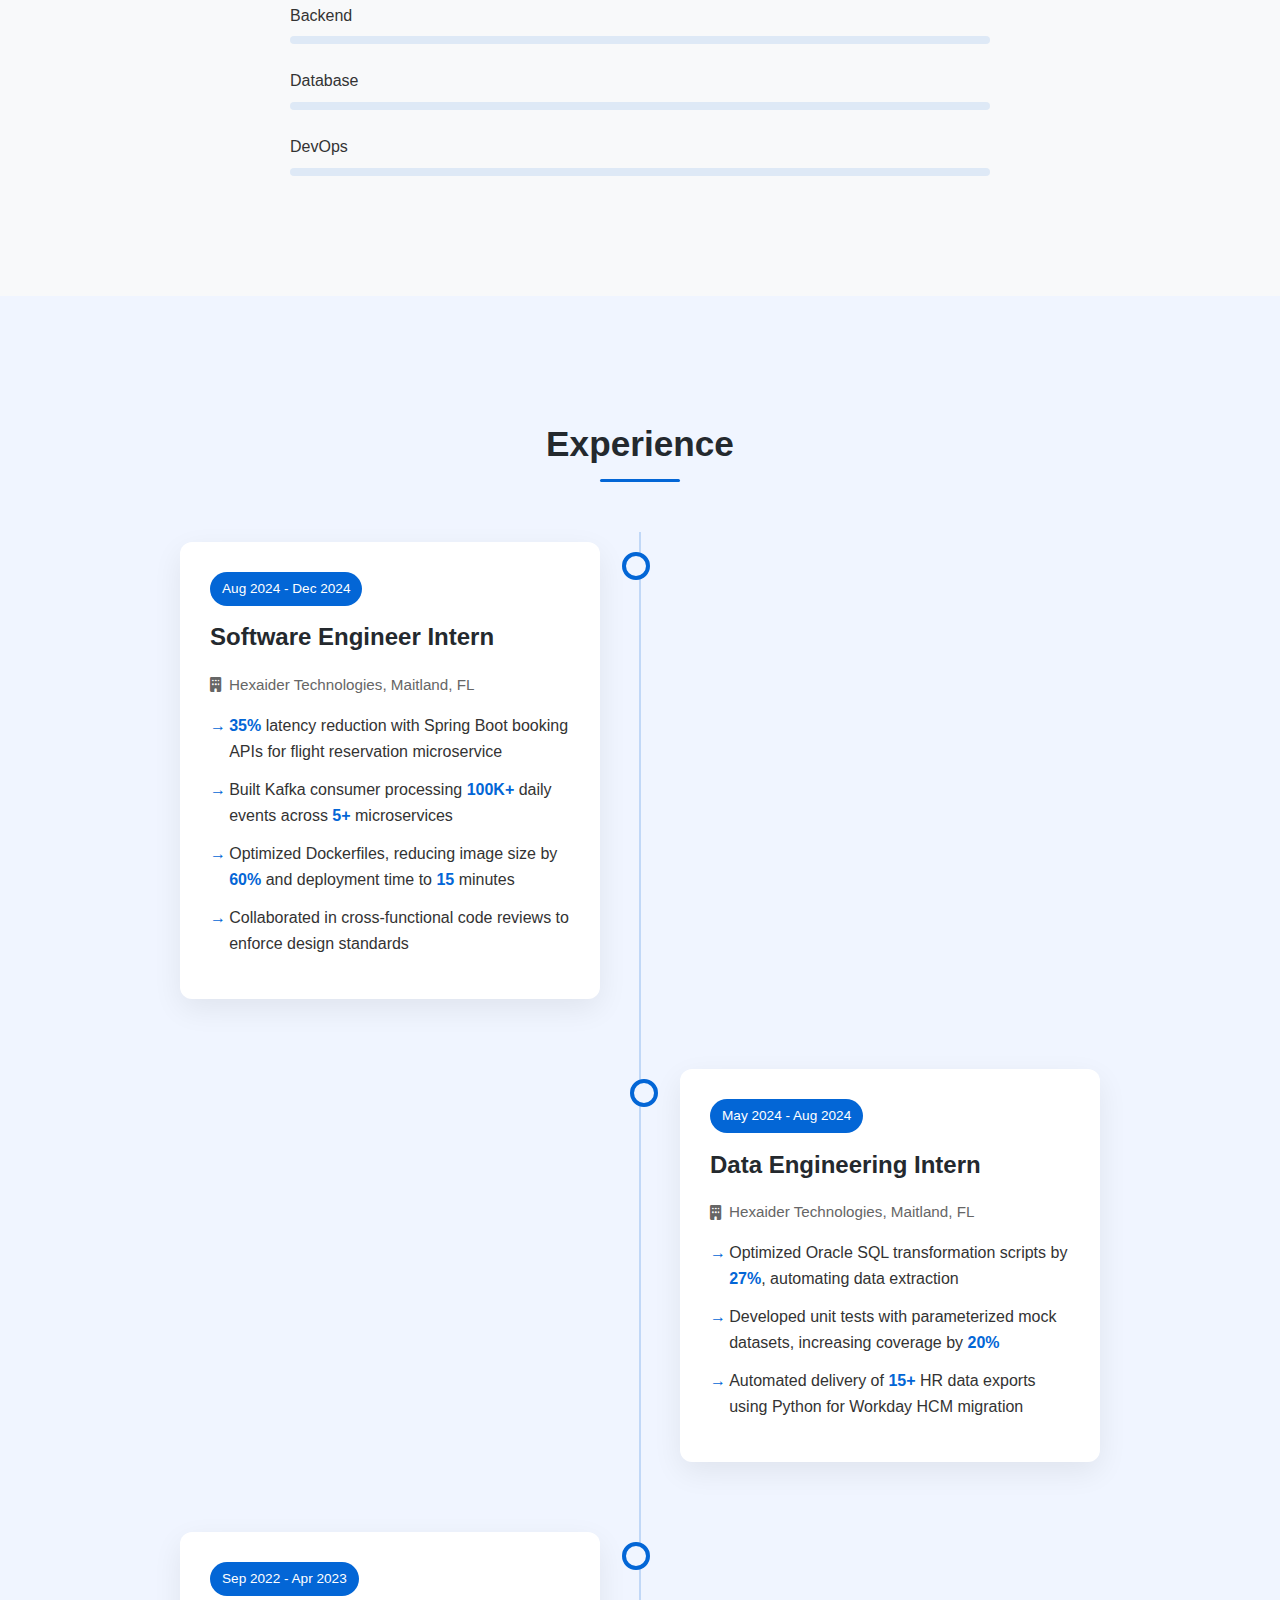
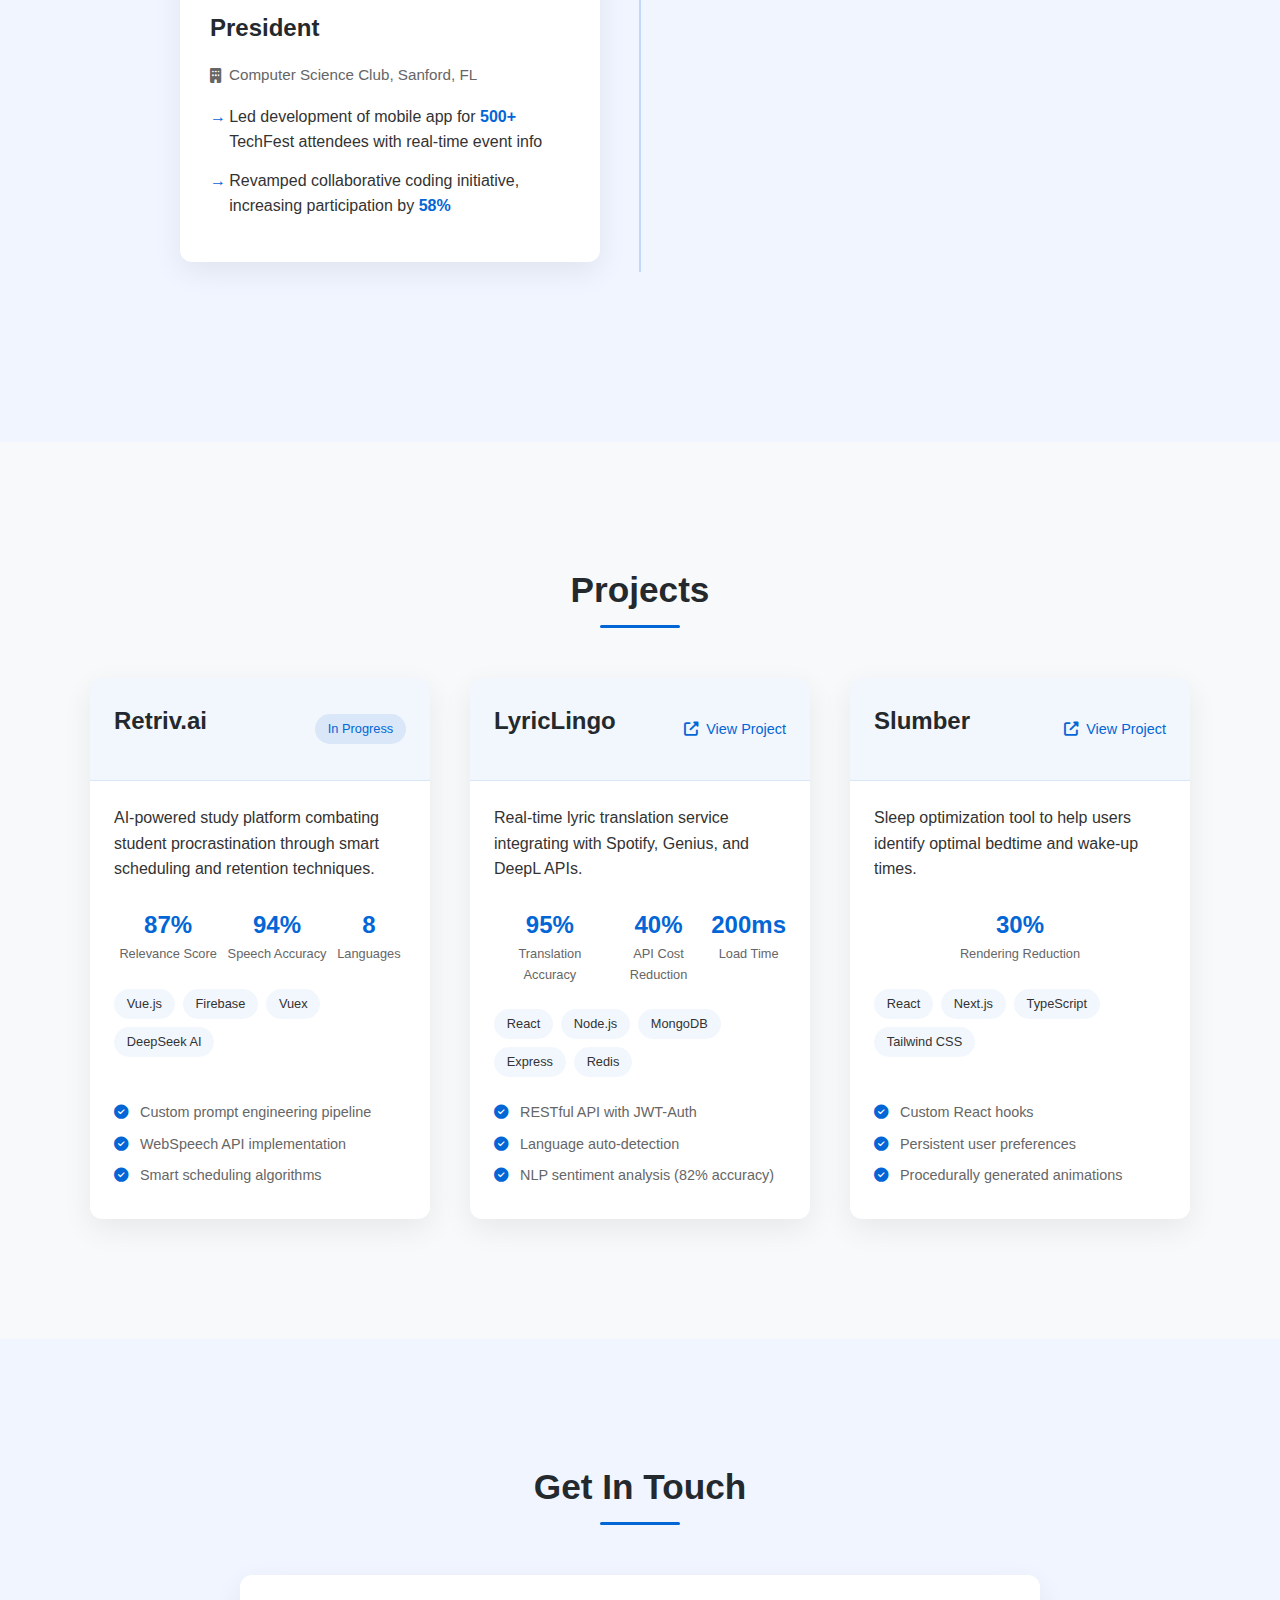
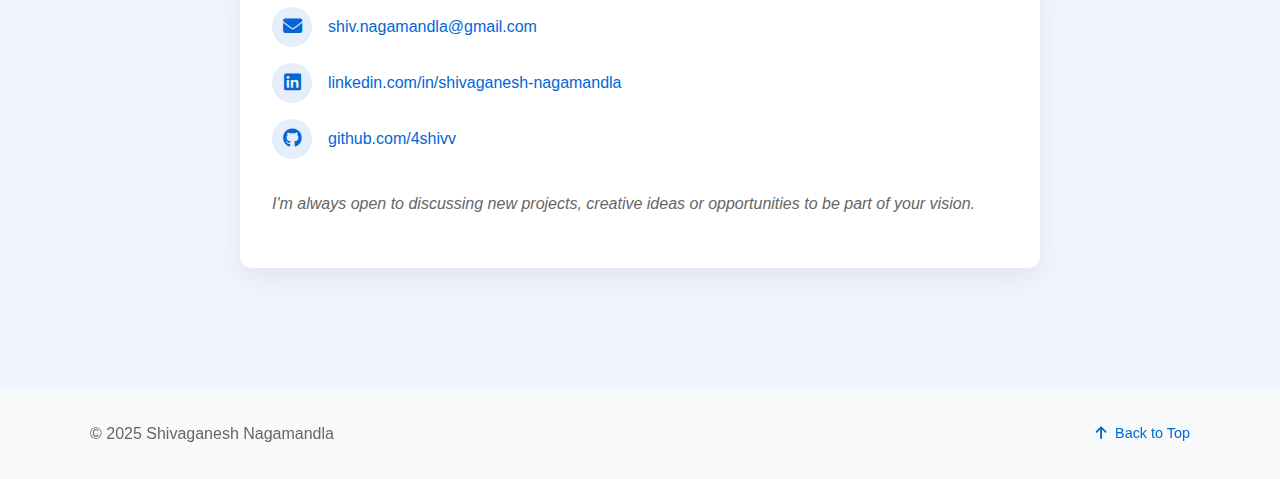
==== commit c6a2992b: "new look" ====
--- a/index.html
+++ b/index.html
@@ -1,28 +1,29 @@
 <!DOCTYPE html>
-
 <html lang="en">
 <head>
     <meta charset="UTF-8">
     <meta name="viewport" content="width=device-width, initial-scale=1.0">
     <title>Shivaganesh Nagamandla | Portfolio</title>
-    <link rel="stylesheet" href="styles.css">
+    <link rel="stylesheet" href="styles-modern.css">
     <link rel="stylesheet" href="https://cdnjs.cloudflare.com/ajax/libs/font-awesome/6.4.0/css/all.min.css">
 </head>
 <body>
+    <!-- Cursor Follower -->
+    <div class="cursor-follower"></div>
+    
     <!-- Progress Bar -->
     <div class="progress-container">
         <div class="progress-bar" id="progress-bar"></div>
     </div>
 
-    
     <!-- Navigation -->
-    <nav class="navbar" id="navbar">
-        <div class="nav-logo">SN</div>
+    <nav class="navbar glass-effect" id="navbar">
+        <div class="nav-logo pulse-effect">SN</div>
         <div class="nav-links">
-            <a href="#skills">Skills</a>
-            <a href="#experience">Experience</a>
-            <a href="#projects">Projects</a>
-            <a href="assets/shivaganesh_nagamandla_resume.pdf" target="_blank"><i class="fas fa-file-pdf"></i> Resume</a>
+            <a href="#skills" class="nav-link">Skills</a>
+            <a href="#experience" class="nav-link">Experience</a>
+            <a href="#projects" class="nav-link">Projects</a>
+            <a href="assets/shivaganesh_nagamandla_resume.pdf" target="_blank" class="nav-link"><i class="fas fa-file-pdf"></i> Resume</a>
         </div>
         <div class="theme-toggle" id="theme-toggle">
             <i class="fas fa-moon" id="theme-icon"></i>
@@ -32,163 +33,308 @@
         </button>
     </nav>
 
-    <!-- Header -->
-    <header>
-        <div class="container">
-            <h1 class="fade-in">Shivaganesh Nagamandla</h1>
-            <p class="subtitle fade-in delay-100">Software Engineer | CS Student</p>
-            <div class="about-me fade-in delay-200">
-                <p>I'm a software engineer passionate about building efficient, scalable systems and innovative applications. Specializing in full-stack development with expertise in both front-end and back-end technologies, I create solutions that solve real-world problems. Currently focused on AI-powered applications and microservice architectures.</p>
-            </div>
-            <div class="contact-info fade-in delay-300">
-                <a href="mailto:shiv.nagamandla@gmail.com"><i class="fas fa-envelope"></i> shiv.nagamandla@gmail.com</a>
-                <a href="https://linkedin.com/in/shivaganesh-nagamandla" target="_blank"><i class="fab fa-linkedin"></i> linkedin.com/in/shivaganesh-nagamandla</a>
-                <a href="https://github.com/4shivv" target="_blank"><i class="fab fa-github"></i> github.com/4shivv</a>
+    <!-- Hero Section -->
+    <header class="hero-section">
+        <div class="container">
+            <div class="hero-content">
+                <div class="hero-text">
+                    <h1 class="glitch-effect" data-text="Shivaganesh Nagamandla">Shivaganesh Nagamandla</h1>
+                    <div class="typewriter">
+                        <p class="subtitle">Software Engineer | <span class="typing" id="typing-text"></span></p>
+                    </div>
+                    <div class="about-me reveal-text">
+                        <p>I'm a software engineer passionate about building efficient, scalable systems and innovative applications. Specializing in full-stack development with expertise in both front-end and back-end technologies, I create solutions that solve real-world problems. Currently focused on AI-powered applications and microservice architectures.</p>
+                    </div>
+                    <div class="contact-info">
+                        <a href="mailto:shiv.nagamandla@gmail.com" class="contact-link"><i class="fas fa-envelope"></i> shiv.nagamandla@gmail.com</a>
+                        <a href="https://linkedin.com/in/shivaganesh-nagamandla" target="_blank" class="contact-link"><i class="fab fa-linkedin"></i> linkedin.com/in/shivaganesh-nagamandla</a>
+                        <a href="https://github.com/4shivv" target="_blank" class="contact-link"><i class="fab fa-github"></i> github.com/4shivv</a>
+                    </div>
+                </div>
+                <div class="hero-visual">
+                    <div class="code-window">
+                        <div class="code-header">
+                            <span class="dot red"></span>
+                            <span class="dot yellow"></span>
+                            <span class="dot green"></span>
+                            <span class="window-title">about.js</span>
+                        </div>
+                        <div class="code-content">
+                            <pre><code>const developer = {
+  name: "Shivaganesh Nagamandla",
+  title: "Software Engineer",
+  languages: ["Python", "Java", "JavaScript"],
+  specialties: [
+    "Full-Stack Development",
+    "Microservices",
+    "AI Applications"
+  ],
+  currentFocus: "Building scalable systems",
+  contactMe: () => "Let's connect!"
+};</code></pre>
+                        </div>
+                    </div>
+                </div>
+            </div>
+            <div class="scroll-indicator">
+                <span>Scroll Down</span>
+                <i class="fas fa-chevron-down"></i>
             </div>
         </div>
     </header>
 
     <!-- Skills Section -->
-    <section id="skills">
-        <div class="container">
-            <h2 class="fade-in">Technical Skills</h2>
-            <div class="skills-grid">
-                <div class="skill-category fade-in delay-100">
+    <section id="skills" class="section-padding">
+        <div class="container">
+            <h2 class="section-title">Technical Skills</h2>
+            <div class="skills-container">
+                <div class="skill-category card-hover">
+                    <div class="skill-icon">
+                        <i class="fas fa-certificate"></i>
+                    </div>
                     <h3>Certifications</h3>
                     <p>Microsoft Office, Microsoft Excel, Operating Systems, AI Associate</p>
                 </div>
-                <div class="skill-category fade-in delay-200">
+                <div class="skill-category card-hover">
+                    <div class="skill-icon">
+                        <i class="fas fa-code"></i>
+                    </div>
                     <h3>Programming Languages</h3>
                     <p>Python, Java, JavaScript (ES6+), SQL, C/C++, HTML5, CSS3</p>
                 </div>
-                <div class="skill-category fade-in delay-300">
+                <div class="skill-category card-hover">
+                    <div class="skill-icon">
+                        <i class="fas fa-layer-group"></i>
+                    </div>
                     <h3>Frameworks</h3>
                     <p>React.js, Next.js, Vue.js, Node.js, Express.js, NumPy, Scikit-learn, Qiskit, Pandas</p>
                 </div>
-                <div class="skill-category fade-in delay-400">
+                <div class="skill-category card-hover">
+                    <div class="skill-icon">
+                        <i class="fas fa-tools"></i>
+                    </div>
                     <h3>Developer Tools</h3>
                     <p>Git/Github/GitLab, Postman, Jira, Cursor, Visual Studio, PyCharm, CLion, Eclipse</p>
                 </div>
             </div>
+            <div class="skill-visual">
+                <div class="skill-bars">
+                    <div class="skill-bar">
+                        <span class="skill-name">Frontend</span>
+                        <div class="bar">
+                            <div class="progress" data-percent="85%"></div>
+                        </div>
+                    </div>
+                    <div class="skill-bar">
+                        <span class="skill-name">Backend</span>
+                        <div class="bar">
+                            <div class="progress" data-percent="90%"></div>
+                        </div>
+                    </div>
+                    <div class="skill-bar">
+                        <span class="skill-name">Database</span>
+                        <div class="bar">
+                            <div class="progress" data-percent="80%"></div>
+                        </div>
+                    </div>
+                    <div class="skill-bar">
+                        <span class="skill-name">DevOps</span>
+                        <div class="bar">
+                            <div class="progress" data-percent="75%"></div>
+                        </div>
+                    </div>
+                </div>
+            </div>
         </div>
     </section>
 
     <!-- Experience Section -->
-    <section id="experience">
-        <div class="container">
-            <h2 class="fade-in">Experience</h2>
+    <section id="experience" class="section-padding alt-section">
+        <div class="container">
+            <h2 class="section-title">Experience</h2>
+            <div class="timeline">
+                <div class="timeline-item left">
+                    <div class="timeline-content card-hover">
+                        <div class="date-badge">Aug 2024 - Dec 2024</div>
+                        <h3>Software Engineer Intern</h3>
+                        <p class="company"><i class="fas fa-building"></i> Hexaider Technologies, Maitland, FL</p>
+                        <ul class="achievements">
+                            <li><span class="highlight">35%</span> latency reduction with Spring Boot booking APIs for flight reservation microservice</li>
+                            <li>Built Kafka consumer processing <span class="highlight">100K+</span> daily events across <span class="highlight">5+</span> microservices</li>
+                            <li>Optimized Dockerfiles, reducing image size by <span class="highlight">60%</span> and deployment time to <span class="highlight">15</span> minutes</li>
+                            <li>Collaborated in cross-functional code reviews to enforce design standards</li>
+                        </ul>
+                    </div>
+                </div>
+                <div class="timeline-item right">
+                    <div class="timeline-content card-hover">
+                        <div class="date-badge">May 2024 - Aug 2024</div>
+                        <h3>Data Engineering Intern</h3>
+                        <p class="company"><i class="fas fa-building"></i> Hexaider Technologies, Maitland, FL</p>
+                        <ul class="achievements">
+                            <li>Optimized Oracle SQL transformation scripts by <span class="highlight">27%</span>, automating data extraction</li>
+                            <li>Developed unit tests with parameterized mock datasets, increasing coverage by <span class="highlight">20%</span></li>
+                            <li>Automated delivery of <span class="highlight">15+</span> HR data exports using Python for Workday HCM migration</li>
+                        </ul>
+                    </div>
+                </div>
+                <div class="timeline-item left">
+                    <div class="timeline-content card-hover">
+                        <div class="date-badge">Sep 2022 - Apr 2023</div>
+                        <h3>President</h3>
+                        <p class="company"><i class="fas fa-building"></i> Computer Science Club, Sanford, FL</p>
+                        <ul class="achievements">
+                            <li>Led development of mobile app for <span class="highlight">500+</span> TechFest attendees with real-time event info</li>
+                            <li>Revamped collaborative coding initiative, increasing participation by <span class="highlight">58%</span></li>
+                        </ul>
+                    </div>
+                </div>
+            </div>
+        </div>
+    </section>
+
+    <!-- Projects Section -->
+    <section id="projects" class="section-padding">
+        <div class="container">
+            <h2 class="section-title">Projects</h2>
             
-            <div class="exp-item fade-in delay-100">
-                <div class="exp-header">
-                    <h3>Software Engineer Intern</h3>
-                    <p class="company">Hexaider Technologies</p>
-                    <p class="date-location">August 2024 – December 2024 | Maitland, FL</p>
-                </div>
-                <ul class="achievements">
-                    <li class="fade-in-right delay-200">Developed Spring Boot booking APIs for the flight reservation microservice, contributing to a 35% latency reduction</li>
-                    <li class="fade-in-right delay-300">Built Kafka consumer for the seat inventory service to process real-time reservation updates, streaming over 100K+ daily events across 5+ microservices</li>
-                    <li class="fade-in-right delay-400">Optimized Dockerfiles, reducing image size by 60% and AWS EC2 deployment time to 15 minutes</li>
-                    <li class="fade-in-right delay-500">Collaborated in cross-functional code reviews to enforce design standards and improve deployment reliability</li>
-                </ul>
-            </div>
-            
-            <div class="exp-item fade-in delay-100">
-                <div class="exp-header">
-                    <h3>Data Engineering Intern</h3>
-                    <p class="company">Hexaider Technologies</p>
-                    <p class="date-location">May 2024 – August 2024 | Maitland, FL</p>
-                </div>
-                <ul class="achievements">
-                    <li class="fade-in-right delay-200">Optimized Oracle SQL transformation scripts by 27%, automating data extraction pipelines from PeopleSoft HCM</li>
-                    <li class="fade-in-right delay-300">Developed unit tests for SQL transformations using parameterized mock datasets, increasing test coverage by 20%</li>
-                    <li class="fade-in-right delay-400">Automated delivery of 15+ HR data exports using Python, streamlining Workday HCM migration (Agile)</li>
-                </ul>
-            </div>
-            
-            <div class="exp-item fade-in delay-100">
-                <div class="exp-header">
-                    <h3>President</h3>
-                    <p class="company">Computer Science Club</p>
-                    <p class="date-location">September 2022 – April 2023 | Sanford, FL</p>
-                </div>
-                <ul class="achievements">
-                    <li class="fade-in-right delay-200">Led development of the Crooms TechFest mobile app, enabling 500+ attendees to access real-time event info and company profiles for career fair exhibitors</li>
-                    <li class="fade-in-right delay-300">Revamped the collaborative coding initiative, increased active member participation by 58% over the previous year</li>
-                </ul>
+            <div class="project-grid">
+                <div class="project-card card-hover">
+                    <div class="project-header">
+                        <h3>Retriv.ai</h3>
+                        <span class="project-status">In Progress</span>
+                    </div>
+                    <div class="project-body">
+                        <p class="project-description">AI-powered study platform combating student procrastination through smart scheduling and retention techniques.</p>
+                        <div class="project-stats">
+                            <div class="stat">
+                                <span class="stat-value">87%</span>
+                                <span class="stat-label">Relevance Score</span>
+                            </div>
+                            <div class="stat">
+                                <span class="stat-value">94%</span>
+                                <span class="stat-label">Speech Accuracy</span>
+                            </div>
+                            <div class="stat">
+                                <span class="stat-value">8</span>
+                                <span class="stat-label">Languages</span>
+                            </div>
+                        </div>
+                        <div class="tech-stack">
+                            <span class="tech">Vue.js</span>
+                            <span class="tech">Firebase</span>
+                            <span class="tech">Vuex</span>
+                            <span class="tech">DeepSeek AI</span>
+                        </div>
+                        <div class="project-features">
+                            <p><i class="fas fa-check-circle"></i> Custom prompt engineering pipeline</p>
+                            <p><i class="fas fa-check-circle"></i> WebSpeech API implementation</p>
+                            <p><i class="fas fa-check-circle"></i> Smart scheduling algorithms</p>
+                        </div>
+                    </div>
+                </div>
+                
+                <div class="project-card card-hover">
+                    <div class="project-header">
+                        <h3>LyricLingo</h3>
+                        <a href="https://lyriclingo.vercel.app" target="_blank" class="project-link"><i class="fas fa-external-link-alt"></i> View Project</a>
+                    </div>
+                    <div class="project-body">
+                        <p class="project-description">Real-time lyric translation service integrating with Spotify, Genius, and DeepL APIs.</p>
+                        <div class="project-stats">
+                            <div class="stat">
+                                <span class="stat-value">95%</span>
+                                <span class="stat-label">Translation Accuracy</span>
+                            </div>
+                            <div class="stat">
+                                <span class="stat-value">40%</span>
+                                <span class="stat-label">API Cost Reduction</span>
+                            </div>
+                            <div class="stat">
+                                <span class="stat-value">200ms</span>
+                                <span class="stat-label">Load Time</span>
+                            </div>
+                        </div>
+                        <div class="tech-stack">
+                            <span class="tech">React</span>
+                            <span class="tech">Node.js</span>
+                            <span class="tech">MongoDB</span>
+                            <span class="tech">Express</span>
+                            <span class="tech">Redis</span>
+                        </div>
+                        <div class="project-features">
+                            <p><i class="fas fa-check-circle"></i> RESTful API with JWT-Auth</p>
+                            <p><i class="fas fa-check-circle"></i> Language auto-detection</p>
+                            <p><i class="fas fa-check-circle"></i> NLP sentiment analysis (82% accuracy)</p>
+                        </div>
+                    </div>
+                </div>
+                
+                <div class="project-card card-hover">
+                    <div class="project-header">
+                        <h3>Slumber</h3>
+                        <a href="https://slumber-nine.vercel.app" target="_blank" class="project-link"><i class="fas fa-external-link-alt"></i> View Project</a>
+                    </div>
+                    <div class="project-body">
+                        <p class="project-description">Sleep optimization tool to help users identify optimal bedtime and wake-up times.</p>
+                        <div class="project-stats">
+                            <div class="stat">
+                                <span class="stat-value">30%</span>
+                                <span class="stat-label">Rendering Reduction</span>
+                            </div>
+                        </div>
+                        <div class="tech-stack">
+                            <span class="tech">React</span>
+                            <span class="tech">Next.js</span>
+                            <span class="tech">TypeScript</span>
+                            <span class="tech">Tailwind CSS</span>
+                        </div>
+                        <div class="project-features">
+                            <p><i class="fas fa-check-circle"></i> Custom React hooks</p>
+                            <p><i class="fas fa-check-circle"></i> Persistent user preferences</p>
+                            <p><i class="fas fa-check-circle"></i> Procedurally generated animations</p>
+                        </div>
+                    </div>
+                </div>
             </div>
         </div>
     </section>
 
-    <!-- Projects Section -->
-    <section id="projects">
-        <div class="container">
-            <h2 class="fade-in">Projects</h2>
-            
-            <div class="project-item fade-in delay-100">
-                <div class="project-header">
-                    <h3>Retriv.ai</h3>
-                    <span class="project-status">In Progress</span>
-                </div>
-                <div class="tech-stack fade-in delay-200">
-                    <span class="tech">Vue.js</span>
-                    <span class="tech">Firebase</span>
-                    <span class="tech">Vuex</span>
-                    <span class="tech">DeepSeek AI</span>
-                </div>
-                <ul class="project-details">
-                    <li class="fade-in-right delay-200">Co-developing an AI-powered study platform combating student procrastination through smart scheduling and retention techniques</li>
-                    <li class="fade-in-right delay-300">Engineered custom prompt engineering pipeline for DeepSeek AI API, achieving 87% relevance score in generating study materials from uploaded content</li>
-                    <li class="fade-in-right delay-400">Implemented WebSpeech API for speech-to-text functionality with 94% accuracy rate across 8 languages</li>
-                </ul>
-            </div>
-            
-            <div class="project-item fade-in delay-100">
-                <div class="project-header">
-                    <h3>LyricLingo</h3>
-                    <a href="https://lyriclingo.vercel.app" target="_blank" class="project-link">https://lyriclingo.vercel.app</a>
-                </div>
-                <div class="tech-stack fade-in delay-200">
-                    <span class="tech">React</span>
-                    <span class="tech">Node.js</span>
-                    <span class="tech">MongoDB</span>
-                    <span class="tech">Express</span>
-                    <span class="tech">Redis</span>
-                    <span class="tech">JavaScript</span>
-                </div>
-                <ul class="project-details">
-                    <li class="fade-in-right delay-200">Designed RESTful API architecture with JWT-Auth and service layer separation, integrating Spotify, Genius, and DeepL to deliver real-time lyric translations across 9+ languages with 95% accuracy</li>
-                    <li class="fade-in-right delay-300">Engineered language auto-detection and lyric deduplication using Map/Set structures, reducing API costs by 40%</li>
-                    <li class="fade-in-right delay-400">Built a robust NLP pipeline with Hugging Face RoBERTa for sentiment analysis (82% accuracy)</li>
-                    <li class="fade-in-right delay-500">Implemented Redis caching for flashcards and sentiment analysis, reducing load times 3+ seconds to under 200ms</li>
-                    <li class="fade-in-right delay-600">Deployed to https://lyriclingo.vercel.app</li>
-                </ul>
-            </div>
-            
-            <div class="project-item fade-in delay-100">
-                <div class="project-header">
-                    <h3>Slumber</h3>
-                    <a href="https://slumber-nine.vercel.app" target="_blank" class="project-link">https://slumber-nine.vercel.app</a>
-                </div>
-                <div class="tech-stack fade-in delay-200">
-                    <span class="tech">React</span>
-                    <span class="tech">Next.js</span>
-                    <span class="tech">TypeScript</span>
-                    <span class="tech">Tailwind CSS</span>
-                </div>
-                <ul class="project-details">
-                    <li class="fade-in-right delay-200">Developed a sleep optimization tool to help users identify optimal bedtime and wake-up times</li>
-                    <li class="fade-in-right delay-300">Built React components with TypeScript and custom hooks for efficient time calculations and persistent user preferences</li>
-                    <li class="fade-in-right delay-400">Created procedurally generated animations using HTML Canvas, reducing rendering overhead by 30%</li>
-                    <li class="fade-in-right delay-500">Deployed to https://slumber-nine.vercel.app</li>
-                </ul>
+    <!-- Contact Section -->
+    <section id="contact" class="section-padding alt-section">
+        <div class="container">
+            <h2 class="section-title">Get In Touch</h2>
+            <div class="contact-container">
+                <div class="contact-info-section">
+                    <div class="contact-details">
+                        <div class="contact-item">
+                            <i class="fas fa-envelope"></i>
+                            <a href="mailto:shiv.nagamandla@gmail.com">shiv.nagamandla@gmail.com</a>
+                        </div>
+                        <div class="contact-item">
+                            <i class="fab fa-linkedin"></i>
+                            <a href="https://linkedin.com/in/shivaganesh-nagamandla" target="_blank">linkedin.com/in/shivaganesh-nagamandla</a>
+                        </div>
+                        <div class="contact-item">
+                            <i class="fab fa-github"></i>
+                            <a href="https://github.com/4shivv" target="_blank">github.com/4shivv</a>
+                        </div>
+                    </div>
+                    <div class="contact-message">
+                        <p>I'm always open to discussing new projects, creative ideas or opportunities to be part of your vision.</p>
+                    </div>
+                </div>
             </div>
         </div>
     </section>
 
     <!-- Footer -->
-    <footer>
+    <footer class="glass-effect">
         <div class="container">
             <p>&copy; 2025 Shivaganesh Nagamandla</p>
+            <div class="footer-links">
+                <a href="#" class="back-to-top"><i class="fas fa-arrow-up"></i> Back to Top</a>
+            </div>
         </div>
     </footer>
 
--- a/styles-modern.css
+++ b/styles-modern.css
@@ -0,0 +1,1102 @@
+:root {
+  /* Light Mode */
+  --text-color: #333333;
+  --text-muted: #666666;
+  --background: #f8f9fa;
+  --section-bg: #ffffff;
+  --section-alt-bg: #f0f5ff;
+  --card-bg: #ffffff;
+  --border-color: #e1e4e8;
+  --link-color: #0366d6;
+  --accent-color: #0366d6;
+  --accent-rgb: 3, 102, 214;
+  --highlight-color: #0366d6;
+  --heading-color: #24292e;
+  --selection-bg: rgba(3, 102, 214, 0.15);
+  --cursor-color: #111111;
+  --section-spacing: 0;
+  --container-width: 1100px;
+  --navbar-height: 70px;
+  --card-shadow: 0 10px 30px rgba(0, 0, 0, 0.07);
+  --card-hover-shadow: 0 15px 35px rgba(0, 0, 0, 0.1);
+  --font-mono: 'Fira Code', 'Roboto Mono', 'SF Mono', monospace;
+  --font-sans: -apple-system, BlinkMacSystemFont, 'Segoe UI', Helvetica, Arial, sans-serif;
+}
+
+[data-theme="dark"] {
+  --text-color: #e0e0e0;
+  --text-muted: #a0a0a0;
+  --background: #121212;
+  --section-bg: #1e1e1e;
+  --section-alt-bg: #0a1428;
+  --card-bg: #252526;
+  --border-color: #333333;
+  --link-color: #58a6ff;
+  --accent-color: #58a6ff;
+  --accent-rgb: 88, 166, 255;
+  --highlight-color: #58a6ff;
+  --heading-color: #e6edf3;
+  --selection-bg: rgba(56, 139, 253, 0.25);
+  --cursor-color: #aeafad;
+  --card-shadow: 0 10px 30px rgba(0, 0, 0, 0.3);
+  --card-hover-shadow: 0 15px 35px rgba(0, 0, 0, 0.4);
+}
+
+@import url('https://fonts.googleapis.com/css2?family=Fira+Code:wght@300;400;500;600;700&family=Roboto+Mono:wght@300;400;500;600;700&display=swap');
+
+* {
+  margin: 0;
+  padding: 0;
+  box-sizing: border-box;
+}
+
+::selection {
+  background-color: var(--selection-bg);
+  color: var(--accent-color);
+}
+
+html {
+  scroll-behavior: smooth;
+  scroll-padding-top: var(--navbar-height);
+}
+
+body {
+  font-family: var(--font-sans);
+  line-height: 1.6;
+  color: var(--text-color);
+  background-color: var(--background);
+  padding-top: var(--navbar-height);
+  transition: background-color 0.3s, color 0.3s;
+  overflow-x: hidden;
+}
+
+.container {
+  width: 90%;
+  max-width: var(--container-width);
+  margin: 0 auto;
+  position: relative;
+}
+
+a {
+  color: var(--link-color);
+  text-decoration: none;
+  transition: color 0.2s, transform 0.3s;
+}
+
+a:hover {
+  color: var(--accent-color);
+}
+
+ul {
+  list-style-type: none;
+}
+
+/* Typography */
+h1, h2, h3, h4, h5, h6 {
+  font-weight: 600;
+  margin-bottom: 1.5rem;
+  color: var(--heading-color);
+  position: relative;
+}
+
+h1 {
+  font-size: 3.5rem;
+  line-height: 1.2;
+  margin-bottom: 1rem;
+}
+
+h2 {
+  font-size: 2.2rem;
+  margin-bottom: 2rem;
+}
+
+h3 {
+  font-size: 1.5rem;
+  margin-bottom: 1rem;
+}
+
+p {
+  margin-bottom: 1.2rem;
+}
+
+/* Utilities */
+.section-padding {
+  padding: 120px 0;
+  position: relative;
+}
+
+.alt-section {
+  background-color: var(--section-alt-bg);
+}
+
+.glass-effect {
+  background: rgba(255, 255, 255, 0.1);
+  backdrop-filter: blur(10px);
+  -webkit-backdrop-filter: blur(10px);
+  border: 1px solid rgba(255, 255, 255, 0.1);
+}
+
+[data-theme="dark"] .glass-effect {
+  background: rgba(0, 0, 0, 0.2);
+  border: 1px solid rgba(255, 255, 255, 0.05);
+}
+
+.card-hover {
+  transition: transform 0.3s ease, box-shadow 0.3s ease, background-color 0.3s ease;
+  box-shadow: var(--card-shadow);
+  background-color: var(--card-bg);
+  border-radius: 12px;
+  overflow: hidden;
+}
+
+.card-hover:hover {
+  transform: translateY(-5px);
+  box-shadow: var(--card-hover-shadow);
+}
+
+.highlight {
+  color: var(--highlight-color);
+  font-weight: 600;
+}
+
+.section-title {
+  display: inline-block;
+  position: relative;
+  padding-bottom: 10px;
+  margin-bottom: 50px;
+  text-align: center;
+  width: 100%;
+}
+
+.section-title::after {
+  content: '';
+  position: absolute;
+  bottom: 0;
+  left: 50%;
+  transform: translateX(-50%);
+  height: 3px;
+  width: 80px;
+  background: var(--accent-color);
+  border-radius: 3px;
+}
+
+/* Cursor Follower */
+.cursor-follower {
+  position: fixed;
+  width: 30px;
+  height: 30px;
+  border: 2px solid var(--accent-color);
+  border-radius: 50%;
+  pointer-events: none;
+  transform: translate(-50%, -50%);
+  z-index: 9999;
+  opacity: 0.6;
+  transition: width 0.3s, height 0.3s, opacity 0.3s, transform 0.1s;
+}
+
+.cursor-follower.active {
+  width: 20px;
+  height: 20px;
+  opacity: 0.9;
+  transform: translate(-50%, -50%) scale(1.5);
+}
+
+/* Progress Bar */
+.progress-container {
+  position: fixed;
+  top: 0;
+  left: 0;
+  width: 100%;
+  height: 4px;
+  background-color: transparent;
+  z-index: 1002;
+}
+
+.progress-bar {
+  height: 100%;
+  background: linear-gradient(90deg, var(--accent-color), #6ab0ff);
+  width: 0%;
+  transition: width 0.2s ease-out;
+}
+
+/* Navbar */
+.navbar {
+  position: fixed;
+  top: 0;
+  left: 0;
+  width: 100%;
+  height: var(--navbar-height);
+  z-index: 1000;
+  display: flex;
+  align-items: center;
+  padding: 0 2rem;
+  transition: background-color 0.3s, border-color 0.3s, transform 0.3s, box-shadow 0.3s;
+}
+
+.navbar.scrolled {
+  box-shadow: 0 5px 20px rgba(0, 0, 0, 0.1);
+}
+
+.navbar.hidden {
+  transform: translateY(-100%);
+}
+
+.nav-logo {
+  font-weight: 700;
+  color: var(--accent-color);
+  margin-right: auto;
+  font-size: 1.5rem;
+  letter-spacing: -1px;
+  position: relative;
+}
+
+.pulse-effect {
+  position: relative;
+}
+
+.pulse-effect::after {
+  content: '';
+  position: absolute;
+  width: 100%;
+  height: 100%;
+  border-radius: 50%;
+  background: rgba(var(--accent-rgb), 0.3);
+  opacity: 0;
+  transform: scale(1.2);
+  animation: pulse 2s infinite;
+}
+
+@keyframes pulse {
+  0% {
+    opacity: 0.6;
+    transform: scale(1);
+  }
+  70% {
+    opacity: 0;
+    transform: scale(1.5);
+  }
+  100% {
+    opacity: 0;
+  }
+}
+
+.nav-links {
+  display: flex;
+  gap: 2rem;
+}
+
+.nav-link {
+  color: var(--text-color);
+  font-weight: 500;
+  padding: 0.5rem 0;
+  position: relative;
+  transition: color 0.3s;
+}
+
+.nav-link::after {
+  content: '';
+  position: absolute;
+  bottom: 0;
+  left: 0;
+  width: 0;
+  height: 2px;
+  background-color: var(--accent-color);
+  transition: width 0.3s;
+}
+
+.nav-link:hover, .nav-link.active {
+  color: var(--accent-color);
+}
+
+.nav-link:hover::after, .nav-link.active::after {
+  width: 100%;
+}
+
+.theme-toggle {
+  margin-left: 2rem;
+  display: flex;
+  align-items: center;
+  justify-content: center;
+  font-size: 1.1rem;
+  cursor: pointer;
+  color: var(--text-muted);
+  transition: color 0.2s, transform 0.3s;
+}
+
+.theme-toggle:hover {
+  color: var(--accent-color);
+  transform: rotate(30deg);
+}
+
+.mobile-menu-btn {
+  display: none;
+  background: none;
+  border: none;
+  color: var(--text-color);
+  font-size: 1.5rem;
+  cursor: pointer;
+}
+
+/* Hero Section */
+.hero-section {
+  min-height: calc(100vh - var(--navbar-height));
+  display: flex;
+  align-items: center;
+  padding: 100px 0;
+  position: relative;
+  background-color: var(--section-bg);
+  overflow: hidden;
+}
+
+.hero-content {
+  display: flex;
+  align-items: center;
+  justify-content: space-between;
+  flex-wrap: wrap;
+  gap: 2rem;
+}
+
+.hero-text {
+  flex: 1;
+  min-width: 300px;
+}
+
+.hero-visual {
+  flex: 1;
+  display: flex;
+  justify-content: flex-end;
+  min-width: 300px;
+}
+
+.code-window {
+  background: rgba(30, 30, 30, 0.95);
+  border-radius: 10px;
+  overflow: hidden;
+  box-shadow: 0 20px 40px rgba(0, 0, 0, 0.2);
+  width: 100%;
+  max-width: 500px;
+  transform: perspective(1000px) rotateY(-10deg) rotateX(5deg);
+  transition: transform 0.5s ease;
+}
+
+.code-window:hover {
+  transform: perspective(1000px) rotateY(-5deg) rotateX(2deg);
+}
+
+.code-header {
+  background: #1a1a1a;
+  padding: 10px 15px;
+  display: flex;
+  align-items: center;
+}
+
+.dot {
+  width: 12px;
+  height: 12px;
+  border-radius: 50%;
+  margin-right: 8px;
+}
+
+.red { background-color: #ff5f58; }
+.yellow { background-color: #ffbe2e; }
+.green { background-color: #2aca44; }
+
+.window-title {
+  margin-left: 10px;
+  font-size: 14px;
+  color: #ddd;
+  font-family: var(--font-mono);
+}
+
+.code-content {
+  padding: 20px;
+  font-family: var(--font-mono);
+  overflow-x: auto;
+}
+
+.code-content pre {
+  margin: 0;
+}
+
+.code-content code {
+  color: #f8f8f2;
+  font-size: 14px;
+  line-height: 1.5;
+}
+
+/* Typewriter Effect */
+.typewriter {
+  margin-bottom: 2rem;
+}
+
+.typing::after {
+  content: '|';
+  animation: blink 1s infinite;
+}
+
+@keyframes blink {
+  0%, 100% { opacity: 1; }
+  50% { opacity: 0; }
+}
+
+/* Scroll Indicator */
+.scroll-indicator {
+  position: absolute;
+  bottom: 30px;
+  left: 50%;
+  transform: translateX(-50%);
+  display: flex;
+  flex-direction: column;
+  align-items: center;
+  color: var(--text-muted);
+  font-size: 0.9rem;
+  opacity: 0.7;
+  transition: opacity 0.3s;
+  cursor: pointer;
+}
+
+.scroll-indicator:hover {
+  opacity: 1;
+}
+
+.scroll-indicator i {
+  margin-top: 10px;
+  animation: bounce 2s infinite;
+}
+
+@keyframes bounce {
+  0%, 20%, 50%, 80%, 100% {
+    transform: translateY(0);
+  }
+  40% {
+    transform: translateY(-10px);
+  }
+  60% {
+    transform: translateY(-5px);
+  }
+}
+
+/* Glitch Effect */
+.glitch-effect {
+  position: relative;
+  color: var(--heading-color);
+}
+
+.glitch-effect:hover::before,
+.glitch-effect:hover::after {
+  content: attr(data-text);
+  position: absolute;
+  top: 0;
+  left: 0;
+  width: 100%;
+  height: 100%;
+}
+
+.glitch-effect:hover::before {
+  left: 2px;
+  text-shadow: -1px 0 red;
+  animation: glitch-anim-1 0.4s infinite linear alternate-reverse;
+}
+
+.glitch-effect:hover::after {
+  left: -2px;
+  text-shadow: 1px 0 blue;
+  animation: glitch-anim-2 0.4s infinite linear alternate-reverse;
+}
+
+@keyframes glitch-anim-1 {
+  0% {
+    clip-path: inset(40% 0 61% 0);
+  }
+  20% {
+    clip-path: inset(92% 0 1% 0);
+  }
+  40% {
+    clip-path: inset(43% 0 1% 0);
+  }
+  60% {
+    clip-path: inset(25% 0 58% 0);
+  }
+  80% {
+    clip-path: inset(54% 0 7% 0);
+  }
+  100% {
+    clip-path: inset(58% 0 43% 0);
+  }
+}
+
+@keyframes glitch-anim-2 {
+  0% {
+    clip-path: inset(24% 0 29% 0);
+  }
+  20% {
+    clip-path: inset(54% 0 44% 0);
+  }
+  40% {
+    clip-path: inset(71% 0 4% 0);
+  }
+  60% {
+    clip-path: inset(67% 0 47% 0);
+  }
+  80% {
+    clip-path: inset(89% 0 92% 0);
+  }
+  100% {
+    clip-path: inset(30% 0 61% 0);
+  }
+}
+
+/* Reveal Text Effect */
+.reveal-text {
+  position: relative;
+  overflow: hidden;
+}
+
+.reveal-text p {
+  transform: translateY(0);
+  opacity: 1;
+  transition: transform 0.6s ease, opacity 0.6s ease;
+}
+
+/* About */
+.about-me {
+  margin: 2rem 0;
+  max-width: 600px;
+  line-height: 1.8;
+}
+
+/* Contact Links */
+.contact-info {
+  display: flex;
+  flex-wrap: wrap;
+  gap: 1rem;
+  margin-top: 2rem;
+}
+
+.contact-link {
+  display: inline-flex;
+  align-items: center;
+  gap: 0.5rem;
+  color: var(--text-muted);
+  transition: color 0.3s, transform 0.3s;
+}
+
+.contact-link:hover {
+  color: var(--accent-color);
+  transform: translateX(5px);
+}
+
+.contact-link i {
+  color: var(--accent-color);
+}
+
+/* Skills Section */
+.skills-container {
+  display: grid;
+  grid-template-columns: repeat(auto-fit, minmax(250px, 1fr));
+  gap: 2rem;
+  margin-bottom: 4rem;
+}
+
+.skill-category {
+  padding: 2rem;
+  border-radius: 12px;
+  text-align: center;
+  transition: transform 0.3s, box-shadow 0.3s;
+}
+
+.skill-icon {
+  font-size: 2.5rem;
+  margin-bottom: 1.5rem;
+  color: var(--accent-color);
+}
+
+.skill-category h3 {
+  margin-bottom: 1rem;
+}
+
+.skill-category p {
+  color: var(--text-muted);
+  font-size: 0.95rem;
+}
+
+.skill-visual {
+  max-width: 700px;
+  margin: 0 auto;
+}
+
+.skill-bars {
+  display: flex;
+  flex-direction: column;
+  gap: 1.5rem;
+}
+
+.skill-bar {
+  width: 100%;
+}
+
+.skill-name {
+  display: block;
+  font-weight: 500;
+  margin-bottom: 0.5rem;
+}
+
+.bar {
+  height: 8px;
+  background-color: rgba(var(--accent-rgb), 0.1);
+  border-radius: 4px;
+  overflow: hidden;
+}
+
+.progress {
+  height: 100%;
+  background: linear-gradient(90deg, var(--accent-color), #6ab0ff);
+  border-radius: 4px;
+  width: 0;
+  transition: width 1.5s ease;
+}
+
+/* Experience Section */
+.timeline {
+  position: relative;
+  max-width: 1000px;
+  margin: 0 auto;
+}
+
+.timeline::after {
+  content: '';
+  position: absolute;
+  width: 2px;
+  background-color: rgba(var(--accent-rgb), 0.2);
+  top: 0;
+  bottom: 0;
+  left: 50%;
+  transform: translateX(-50%);
+}
+
+.timeline-item {
+  padding: 10px 40px;
+  position: relative;
+  width: 50%;
+  margin-bottom: 50px;
+}
+
+.left {
+  left: 0;
+}
+
+.right {
+  left: 50%;
+}
+
+.timeline-content {
+  padding: 30px;
+  position: relative;
+}
+
+.timeline-item::after {
+  content: '';
+  position: absolute;
+  width: 20px;
+  height: 20px;
+  background-color: var(--section-alt-bg);
+  border: 4px solid var(--accent-color);
+  border-radius: 50%;
+  top: 20px;
+  z-index: 1;
+}
+
+.left::after {
+  right: -10px;
+}
+
+.right::after {
+  left: -10px;
+}
+
+.date-badge {
+  display: inline-block;
+  padding: 6px 12px;
+  background-color: var(--accent-color);
+  color: white;
+  border-radius: 20px;
+  font-size: 0.85rem;
+  margin-bottom: 0.8rem;
+}
+
+.company {
+  color: var(--text-muted);
+  font-size: 0.95rem;
+  margin-bottom: 1rem;
+  display: flex;
+  align-items: center;
+  gap: 0.5rem;
+}
+
+.achievements li {
+  margin-bottom: 0.8rem;
+  position: relative;
+  padding-left: 1.2rem;
+  line-height: 1.6;
+}
+
+.achievements li::before {
+  content: "→";
+  position: absolute;
+  left: 0;
+  color: var(--accent-color);
+}
+
+/* Projects Section */
+.project-grid {
+  display: grid;
+  grid-template-columns: repeat(auto-fit, minmax(320px, 1fr));
+  gap: 2.5rem;
+}
+
+.project-card {
+  display: flex;
+  flex-direction: column;
+  height: 100%;
+}
+
+.project-header {
+  background-color: rgba(var(--accent-rgb), 0.05);
+  padding: 1.5rem;
+  border-bottom: 1px solid rgba(var(--accent-rgb), 0.1);
+  display: flex;
+  justify-content: space-between;
+  align-items: center;
+  flex-wrap: wrap;
+  gap: 1rem;
+}
+
+.project-status {
+  font-size: 0.8rem;
+  padding: 0.3rem 0.8rem;
+  background-color: rgba(var(--accent-rgb), 0.1);
+  color: var(--accent-color);
+  border-radius: 30px;
+}
+
+.project-link {
+  display: inline-flex;
+  align-items: center;
+  gap: 0.5rem;
+  font-size: 0.9rem;
+  color: var(--accent-color);
+  transition: transform 0.3s;
+}
+
+.project-link:hover {
+  transform: translateX(5px);
+}
+
+.project-body {
+  padding: 1.5rem;
+  flex-grow: 1;
+  display: flex;
+  flex-direction: column;
+}
+
+.project-description {
+  margin-bottom: 1.5rem;
+}
+
+.project-stats {
+  display: flex;
+  justify-content: space-around;
+  margin-bottom: 1.5rem;
+  text-align: center;
+}
+
+.stat {
+  display: flex;
+  flex-direction: column;
+}
+
+.stat-value {
+  font-size: 1.5rem;
+  font-weight: 700;
+  color: var(--accent-color);
+}
+
+.stat-label {
+  font-size: 0.8rem;
+  color: var(--text-muted);
+}
+
+.tech-stack {
+  display: flex;
+  flex-wrap: wrap;
+  gap: 0.5rem;
+  margin-bottom: 1.5rem;
+}
+
+.tech {
+  padding: 0.3rem 0.8rem;
+  background-color: rgba(var(--accent-rgb), 0.05);
+  border-radius: 30px;
+  font-size: 0.8rem;
+}
+
+.project-features {
+  margin-top: auto;
+}
+
+.project-features p {
+  margin-bottom: 0.5rem;
+  color: var(--text-muted);
+  font-size: 0.9rem;
+}
+
+.project-features i {
+  color: var(--accent-color);
+  margin-right: 0.5rem;
+}
+
+/* Contact Section */
+.contact-container {
+  display: grid;
+  grid-template-columns: 1fr;
+  gap: 2rem;
+  max-width: 800px;
+  margin: 0 auto;
+}
+
+.contact-info-section {
+  padding: 2rem;
+  background-color: var(--card-bg);
+  border-radius: 12px;
+  box-shadow: var(--card-shadow);
+}
+
+.contact-details {
+  margin-bottom: 2rem;
+}
+
+.contact-item {
+  margin-bottom: 1rem;
+  display: flex;
+  align-items: center;
+  gap: 1rem;
+}
+
+.contact-item i {
+  width: 40px;
+  height: 40px;
+  display: flex;
+  align-items: center;
+  justify-content: center;
+  background-color: rgba(var(--accent-rgb), 0.1);
+  color: var(--accent-color);
+  border-radius: 50%;
+  font-size: 1.2rem;
+}
+
+.contact-message {
+  color: var(--text-muted);
+  font-style: italic;
+}
+
+/* Footer */
+footer {
+  padding: 2rem 0;
+  background-color: var(--section-bg);
+}
+
+footer .container {
+  display: flex;
+  justify-content: space-between;
+  align-items: center;
+}
+
+footer p {
+  color: var(--text-muted);
+  margin-bottom: 0;
+}
+
+.footer-links {
+  display: flex;
+  gap: 2rem;
+}
+
+.back-to-top {
+  display: flex;
+  align-items: center;
+  gap: 0.5rem;
+  color: var(--accent-color);
+  font-size: 0.9rem;
+  transition: transform 0.3s;
+}
+
+.back-to-top:hover {
+  transform: translateY(-5px);
+}
+
+/* Media Queries */
+@media (max-width: 992px) {
+  h1 {
+    font-size: 2.8rem;
+  }
+  
+  h2 {
+    font-size: 2rem;
+  }
+  
+  .timeline-item {
+    width: 100%;
+    padding-left: 70px;
+    padding-right: 0;
+  }
+  
+  .timeline::after {
+    left: 40px;
+  }
+  
+  .right {
+    left: 0;
+  }
+  
+  .left::after, .right::after {
+    left: 30px;
+  }
+  
+  .hero-content {
+    flex-direction: column;
+  }
+  
+  .hero-text, .hero-visual {
+    width: 100%;
+  }
+  
+  .code-window {
+    max-width: 100%;
+    transform: none;
+  }
+  
+  .section-padding {
+    padding: 80px 0;
+  }
+}
+
+@media (max-width: 768px) {
+  :root {
+    --navbar-height: 60px;
+  }
+  
+  h1 {
+    font-size: 2.2rem;
+  }
+  
+  h2 {
+    font-size: 1.8rem;
+  }
+  
+  .navbar {
+    padding: 0 1rem;
+  }
+  
+  .nav-logo {
+    font-size: 1.3rem;
+  }
+  
+  .mobile-menu-btn {
+    display: block;
+  }
+  
+  .nav-links {
+    position: fixed;
+    top: var(--navbar-height);
+    left: 0;
+    width: 100%;
+    background-color: var(--section-bg);
+    flex-direction: column;
+    gap: 0;
+    max-height: 0;
+    overflow: hidden;
+    transition: max-height 0.3s ease;
+    z-index: 1000;
+    box-shadow: 0 10px 20px rgba(0, 0, 0, 0.1);
+  }
+  
+  .nav-links.active {
+    max-height: 300px;
+  }
+  
+  .nav-link {
+    padding: 1rem;
+    width: 100%;
+    text-align: center;
+    border-bottom: 1px solid var(--border-color);
+  }
+  
+  .theme-toggle {
+    margin-left: 1rem;
+  }
+  
+  .project-grid {
+    grid-template-columns: 1fr;
+  }
+  
+  .code-content {
+    font-size: 0.8rem;
+  }
+  
+  .code-content code {
+    font-size: 12px;
+  }
+  
+  .section-padding {
+    padding: 60px 0;
+  }
+  
+  .cursor-follower {
+    display: none;
+  }
+  
+  footer .container {
+    flex-direction: column;
+    gap: 1rem;
+  }
+}
+
+@media (max-width: 480px) {
+  h1 {
+    font-size: 1.8rem;
+  }
+  
+  h2 {
+    font-size: 1.5rem;
+  }
+  
+  .skill-bars {
+    gap: 1rem;
+  }
+  
+  .project-header {
+    flex-direction: column;
+    align-items: flex-start;
+  }
+  
+  .project-stats {
+    flex-direction: column;
+    gap: 1rem;
+  }
+  
+  .stat {
+    flex-direction: row;
+    align-items: center;
+    justify-content: space-between;
+  }
+  
+  .contact-item {
+    flex-direction: column;
+    align-items: flex-start;
+    gap: 0.5rem;
+  }
+  
+  .section-padding {
+    padding: 40px 0;
+  }
+}
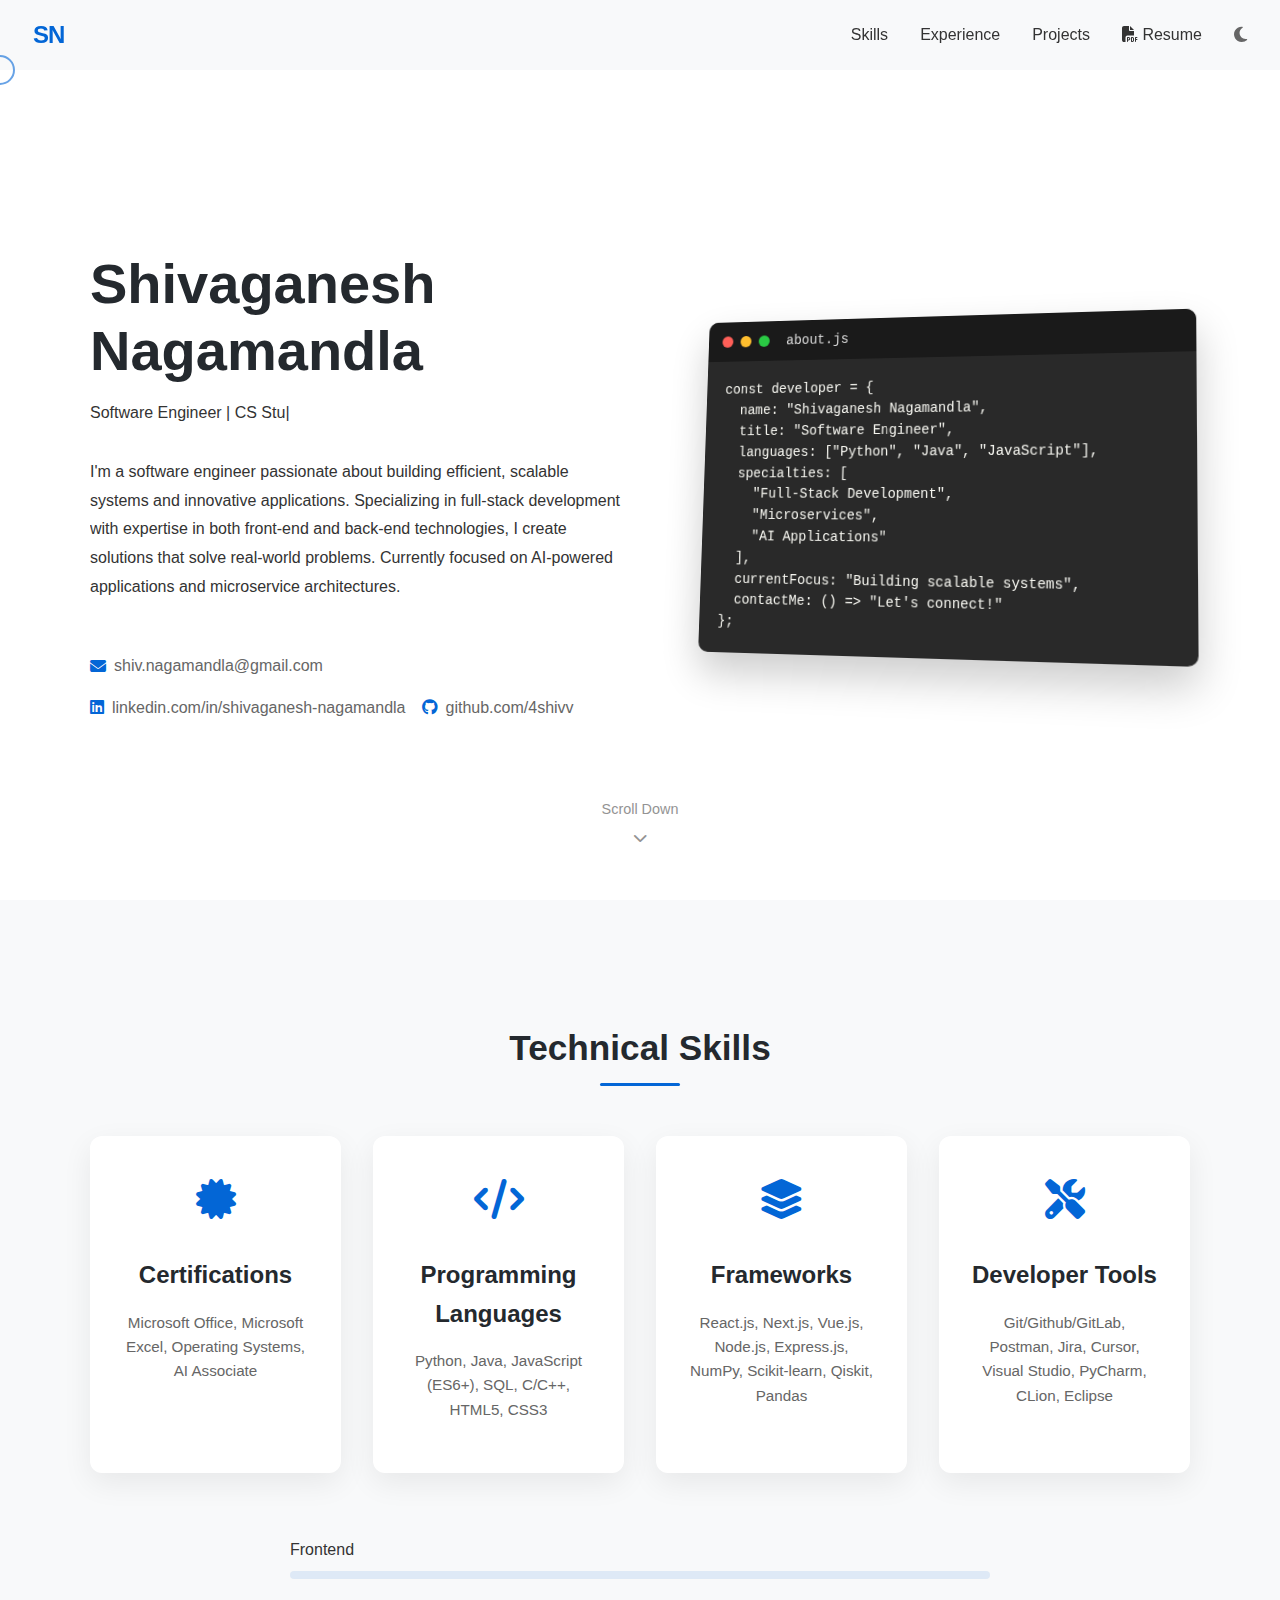
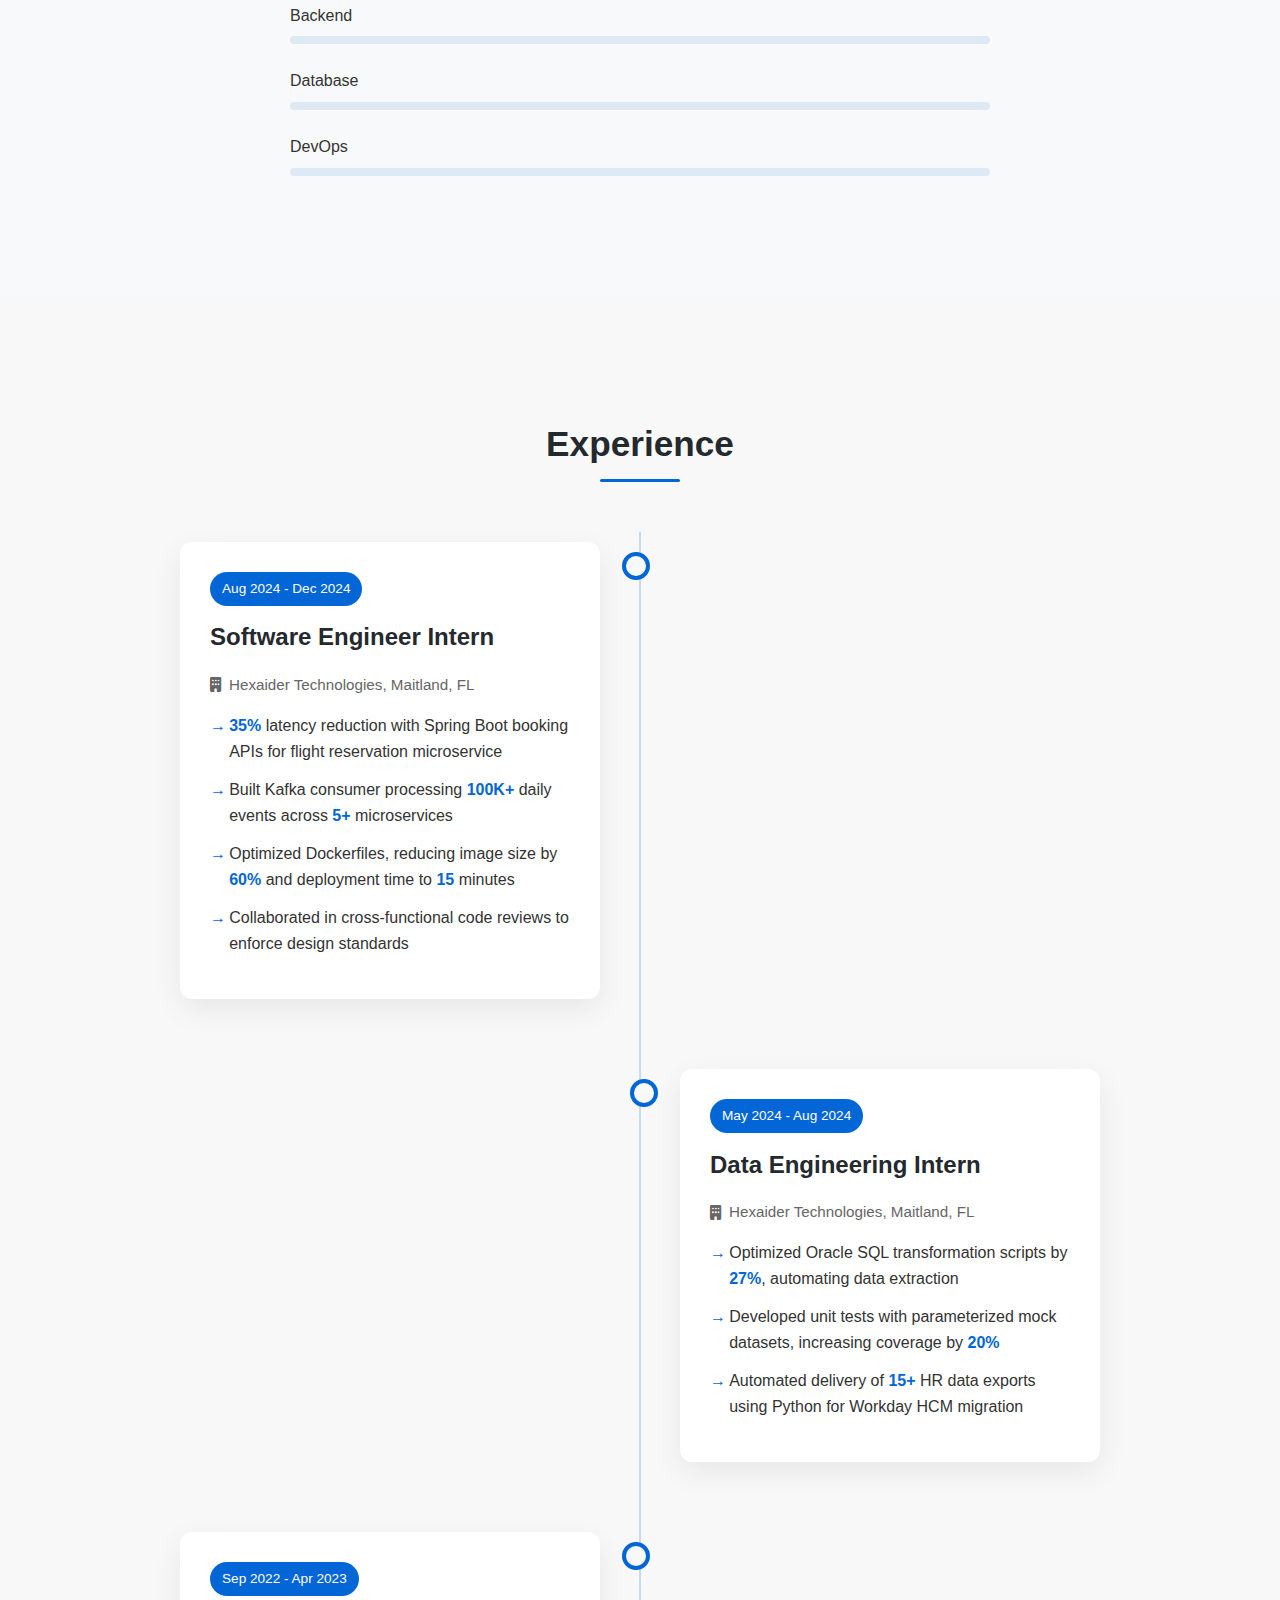
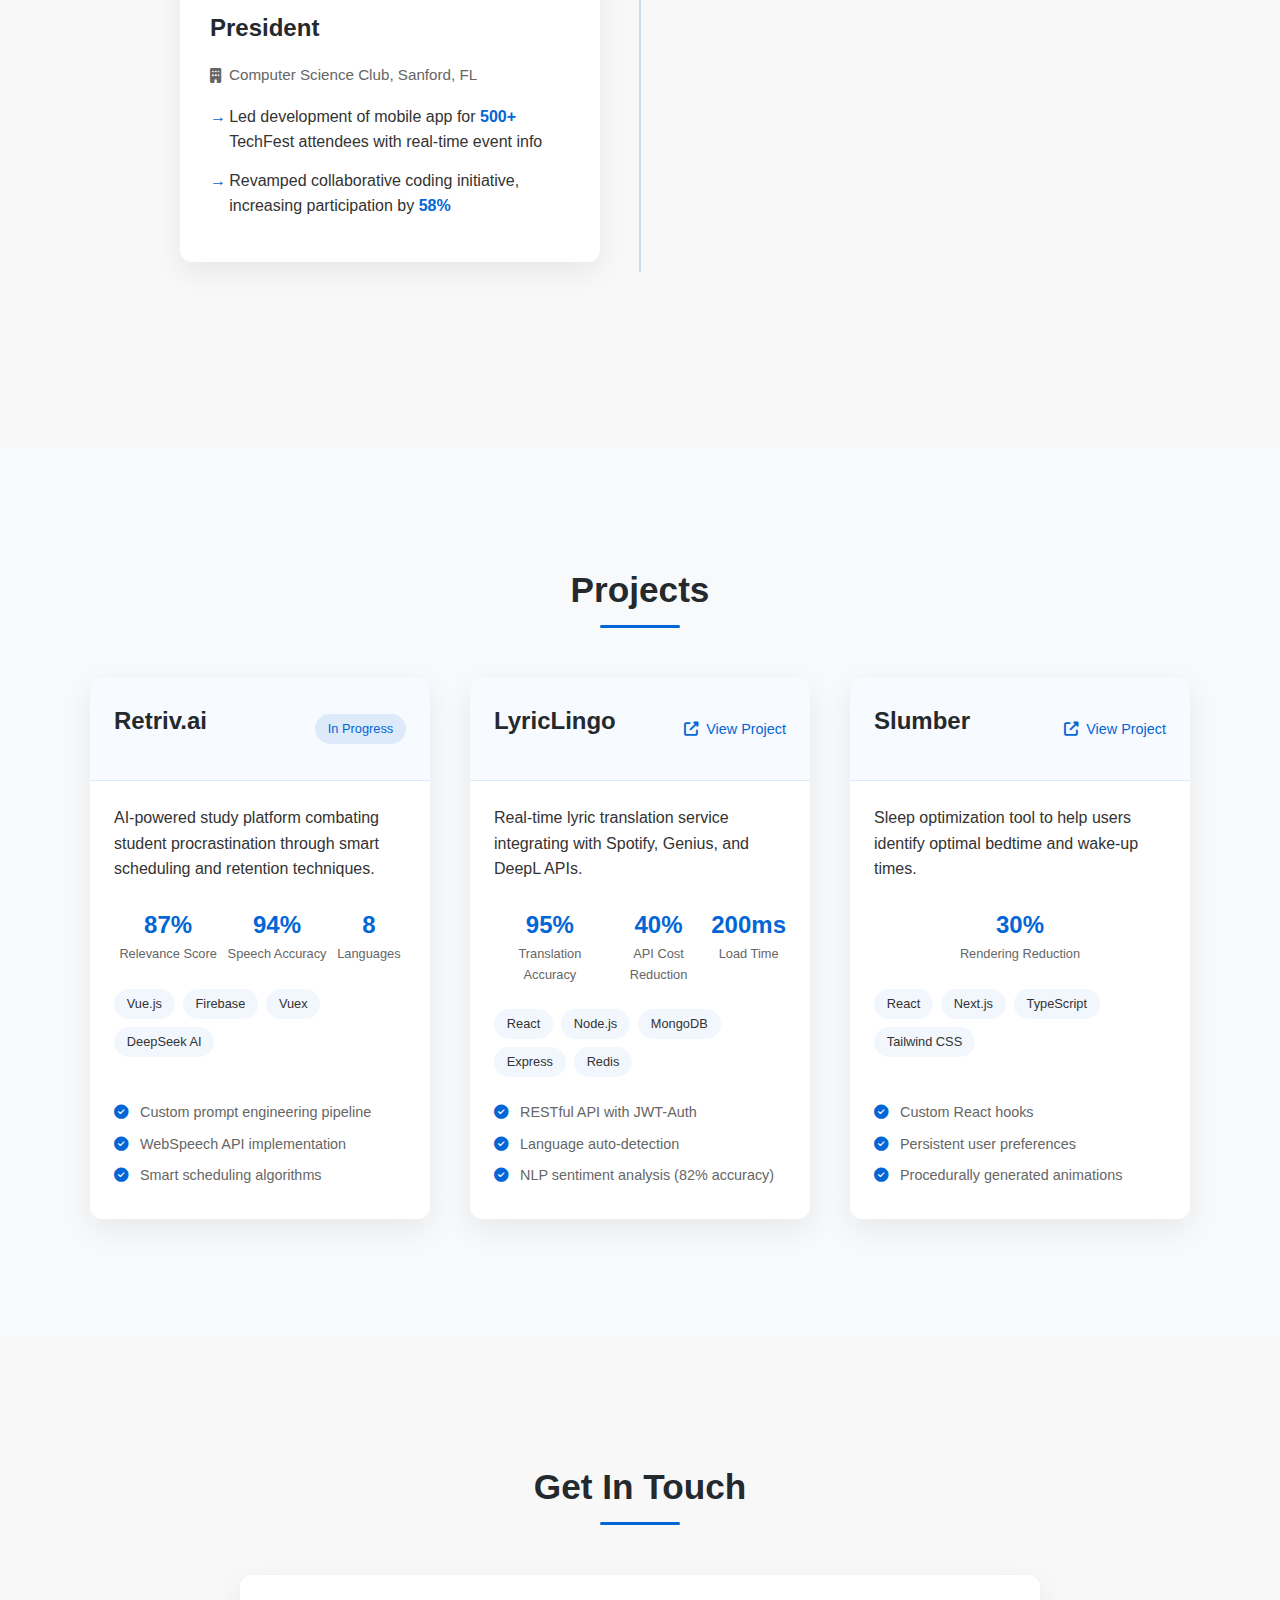
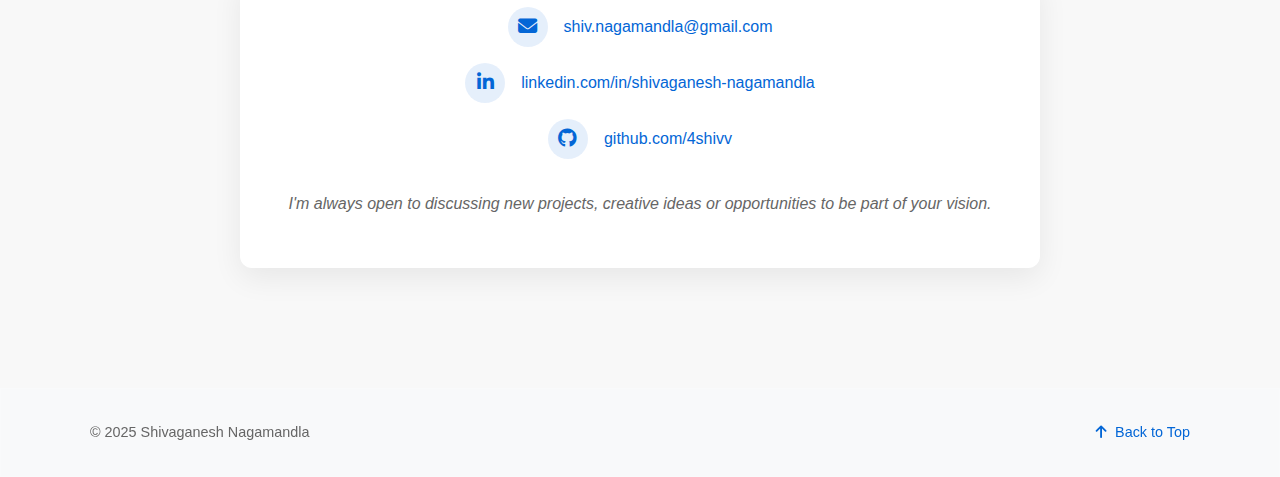
==== commit 8fcd5453: "new template final" ====
--- a/index.html
+++ b/index.html
@@ -18,7 +18,7 @@
 
     <!-- Navigation -->
     <nav class="navbar glass-effect" id="navbar">
-        <div class="nav-logo pulse-effect">SN</div>
+        <div class="nav-logo">SN</div>
         <div class="nav-links">
             <a href="#skills" class="nav-link">Skills</a>
             <a href="#experience" class="nav-link">Experience</a>
@@ -312,7 +312,7 @@
                             <a href="mailto:shiv.nagamandla@gmail.com">shiv.nagamandla@gmail.com</a>
                         </div>
                         <div class="contact-item">
-                            <i class="fab fa-linkedin"></i>
+                            <i class="fab fa-linkedin-in"></i>
                             <a href="https://linkedin.com/in/shivaganesh-nagamandla" target="_blank">linkedin.com/in/shivaganesh-nagamandla</a>
                         </div>
                         <div class="contact-item">
@@ -330,10 +330,12 @@
 
     <!-- Footer -->
     <footer class="glass-effect">
-        <div class="container">
-            <p>&copy; 2025 Shivaganesh Nagamandla</p>
-            <div class="footer-links">
-                <a href="#" class="back-to-top"><i class="fas fa-arrow-up"></i> Back to Top</a>
+        <div class="container footer-container">
+            <div class="footer-content">
+                <p class="copyright">&copy; 2025 Shivaganesh Nagamandla</p>
+                <div class="footer-links">
+                    <a href="#" class="back-to-top"><i class="fas fa-arrow-up"></i> Back to Top</a>
+                </div>
             </div>
         </div>
     </footer>
--- a/styles-modern.css
+++ b/styles-modern.css
@@ -4,7 +4,7 @@
   --text-muted: #666666;
   --background: #f8f9fa;
   --section-bg: #ffffff;
-  --section-alt-bg: #f0f5ff;
+  --section-alt-bg: #f8f8f8;
   --card-bg: #ffffff;
   --border-color: #e1e4e8;
   --link-color: #0366d6;
@@ -24,22 +24,24 @@
 }
 
 [data-theme="dark"] {
-  --text-color: #e0e0e0;
-  --text-muted: #a0a0a0;
-  --background: #121212;
-  --section-bg: #1e1e1e;
-  --section-alt-bg: #0a1428;
+  --text-color: #e6e6e6;
+  --text-muted: #b0b0b0;
+  --background: #1e1e1e;
+  --section-bg: #252526;
+  --section-alt-bg: #2d2d30;
   --card-bg: #252526;
   --border-color: #333333;
   --link-color: #58a6ff;
   --accent-color: #58a6ff;
   --accent-rgb: 88, 166, 255;
   --highlight-color: #58a6ff;
-  --heading-color: #e6edf3;
+  --heading-color: #ffffff;
   --selection-bg: rgba(56, 139, 253, 0.25);
   --cursor-color: #aeafad;
   --card-shadow: 0 10px 30px rgba(0, 0, 0, 0.3);
   --card-hover-shadow: 0 15px 35px rgba(0, 0, 0, 0.4);
+  --navbar-bg: #252526;
+  --footer-bg: #252526;
 }
 
 @import url('https://fonts.googleapis.com/css2?family=Fira+Code:wght@300;400;500;600;700&family=Roboto+Mono:wght@300;400;500;600;700&display=swap');
@@ -137,7 +139,7 @@
 }
 
 [data-theme="dark"] .glass-effect {
-  background: rgba(0, 0, 0, 0.2);
+  background: rgba(37, 37, 38, 0.9);
   border: 1px solid rgba(255, 255, 255, 0.05);
 }
 
@@ -147,6 +149,10 @@
   background-color: var(--card-bg);
   border-radius: 12px;
   overflow: hidden;
+}
+
+[data-theme="dark"] .card-hover {
+  background-color: #2d2d30;
 }
 
 .card-hover:hover {
@@ -201,17 +207,6 @@
   transform: translate(-50%, -50%) scale(1.5);
 }
 
-/* Progress Bar */
-.progress-container {
-  position: fixed;
-  top: 0;
-  left: 0;
-  width: 100%;
-  height: 4px;
-  background-color: transparent;
-  z-index: 1002;
-}
-
 .progress-bar {
   height: 100%;
   background: linear-gradient(90deg, var(--accent-color), #6ab0ff);
@@ -231,10 +226,23 @@
   align-items: center;
   padding: 0 2rem;
   transition: background-color 0.3s, border-color 0.3s, transform 0.3s, box-shadow 0.3s;
+  background-color: transparent;
+  backdrop-filter: blur(5px);
+}
+
+[data-theme="dark"] .navbar {
+  background-color: transparent;
 }
 
 .navbar.scrolled {
-  box-shadow: 0 5px 20px rgba(0, 0, 0, 0.1);
+  background-color: rgba(255, 255, 255, 0.8);
+  backdrop-filter: blur(10px);
+  box-shadow: 0 5px 20px rgba(0, 0, 0, 0.05);
+}
+
+[data-theme="dark"] .navbar.scrolled {
+  background-color: rgba(37, 37, 38, 0.8);
+  box-shadow: 0 5px 20px rgba(0, 0, 0, 0.2);
 }
 
 .navbar.hidden {
@@ -250,35 +258,7 @@
   position: relative;
 }
 
-.pulse-effect {
-  position: relative;
-}
-
-.pulse-effect::after {
-  content: '';
-  position: absolute;
-  width: 100%;
-  height: 100%;
-  border-radius: 50%;
-  background: rgba(var(--accent-rgb), 0.3);
-  opacity: 0;
-  transform: scale(1.2);
-  animation: pulse 2s infinite;
-}
-
-@keyframes pulse {
-  0% {
-    opacity: 0.6;
-    transform: scale(1);
-  }
-  70% {
-    opacity: 0;
-    transform: scale(1.5);
-  }
-  100% {
-    opacity: 0;
-  }
-}
+/* Nav Logo styles - no pulse effect */
 
 .nav-links {
   display: flex;
@@ -379,6 +359,12 @@
   transition: transform 0.5s ease;
 }
 
+[data-theme="dark"] .code-window {
+  background: rgba(255, 255, 255, 0.95);
+  box-shadow: 0 20px 40px rgba(0, 0, 0, 0.4);
+  border: 1px solid rgba(255, 255, 255, 0.1);
+}
+
 .code-window:hover {
   transform: perspective(1000px) rotateY(-5deg) rotateX(2deg);
 }
@@ -388,6 +374,10 @@
   padding: 10px 15px;
   display: flex;
   align-items: center;
+}
+
+[data-theme="dark"] .code-header {
+  background: #e0e0e0;
 }
 
 .dot {
@@ -408,6 +398,10 @@
   font-family: var(--font-mono);
 }
 
+[data-theme="dark"] .window-title {
+  color: #333;
+}
+
 .code-content {
   padding: 20px;
   font-family: var(--font-mono);
@@ -424,6 +418,10 @@
   line-height: 1.5;
 }
 
+[data-theme="dark"] .code-content code {
+  color: #121212;
+}
+
 /* Typewriter Effect */
 .typewriter {
   margin-bottom: 2rem;
@@ -442,7 +440,7 @@
 /* Scroll Indicator */
 .scroll-indicator {
   position: absolute;
-  bottom: 30px;
+  bottom: -125px;
   left: 50%;
   transform: translateX(-50%);
   display: flex;
@@ -453,6 +451,7 @@
   opacity: 0.7;
   transition: opacity 0.3s;
   cursor: pointer;
+  z-index: 10;
 }
 
 .scroll-indicator:hover {
@@ -602,7 +601,12 @@
   padding: 2rem;
   border-radius: 12px;
   text-align: center;
-  transition: transform 0.3s, box-shadow 0.3s;
+  transition: transform 0.3s, box-shadow 0.3s, background-color 0.3s;
+  background-color: var(--card-bg);
+}
+
+[data-theme="dark"] .skill-category {
+  background-color: #2d2d30;
 }
 
 .skill-icon {
@@ -654,6 +658,10 @@
   border-radius: 4px;
   width: 0;
   transition: width 1.5s ease;
+}
+
+[data-theme="dark"] .progress {
+  background: linear-gradient(90deg, var(--accent-color), #3a7ac5);
 }
 
 /* Experience Section */
@@ -692,6 +700,7 @@
 .timeline-content {
   padding: 30px;
   position: relative;
+  transition: transform 0.3s, box-shadow 0.3s, background-color 0.3s;
 }
 
 .timeline-item::after {
@@ -758,10 +767,15 @@
   display: flex;
   flex-direction: column;
   height: 100%;
+  background-color: var(--card-bg);
+}
+
+[data-theme="dark"] .project-card {
+  background-color: #2d2d30;
 }
 
 .project-header {
-  background-color: rgba(var(--accent-rgb), 0.05);
+  background-color: rgba(var(--accent-rgb), 0.03);
   padding: 1.5rem;
   border-bottom: 1px solid rgba(var(--accent-rgb), 0.1);
   display: flex;
@@ -769,6 +783,11 @@
   align-items: center;
   flex-wrap: wrap;
   gap: 1rem;
+  transition: background-color 0.3s;
+}
+
+[data-theme="dark"] .project-header {
+  background-color: rgba(var(--accent-rgb), 0.07);
 }
 
 .project-status {
@@ -838,6 +857,11 @@
   background-color: rgba(var(--accent-rgb), 0.05);
   border-radius: 30px;
   font-size: 0.8rem;
+  transition: background-color 0.3s;
+}
+
+[data-theme="dark"] .tech {
+  background-color: rgba(var(--accent-rgb), 0.15);
 }
 
 .project-features {
@@ -869,6 +893,8 @@
   background-color: var(--card-bg);
   border-radius: 12px;
   box-shadow: var(--card-shadow);
+  transition: background-color 0.3s, box-shadow 0.3s;
+  text-align: center;
 }
 
 .contact-details {
@@ -879,6 +905,7 @@
   margin-bottom: 1rem;
   display: flex;
   align-items: center;
+  justify-content: center;
   gap: 1rem;
 }
 
@@ -892,6 +919,7 @@
   color: var(--accent-color);
   border-radius: 50%;
   font-size: 1.2rem;
+  line-height: 1;
 }
 
 .contact-message {
@@ -905,15 +933,27 @@
   background-color: var(--section-bg);
 }
 
-footer .container {
+[data-theme="dark"] footer {
+  background-color: var(--footer-bg);
+}
+
+.footer-container {
+  width: 100%;
+  max-width: var(--container-width);
+  margin: 0 auto;
+}
+
+.footer-content {
   display: flex;
   justify-content: space-between;
   align-items: center;
-}
-
-footer p {
+  width: 100%;
+}
+
+.copyright {
   color: var(--text-muted);
   margin-bottom: 0;
+  font-size: 0.9rem;
 }
 
 .footer-links {
@@ -1055,9 +1095,14 @@
     display: none;
   }
   
-  footer .container {
+  .footer-content {
     flex-direction: column;
     gap: 1rem;
+    text-align: center;
+  }
+  
+  .footer-links {
+    justify-content: center;
   }
 }
 
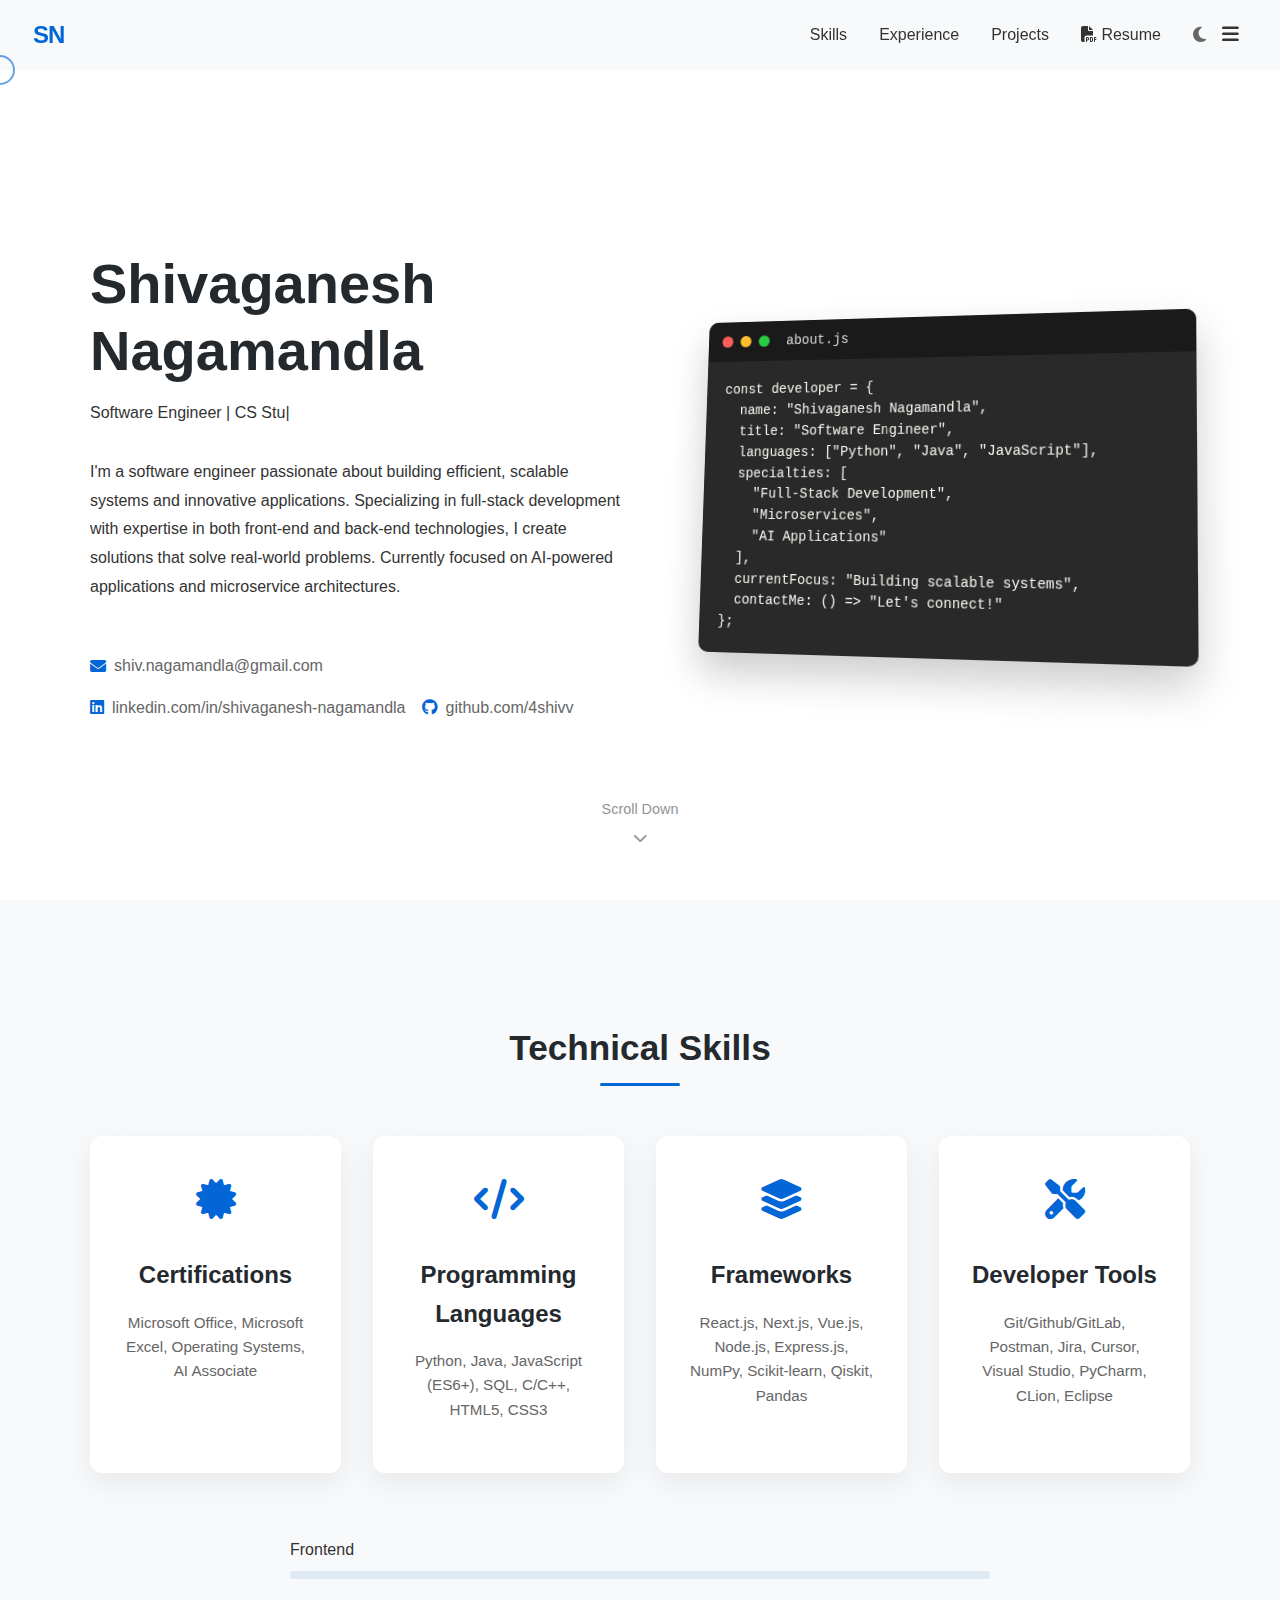
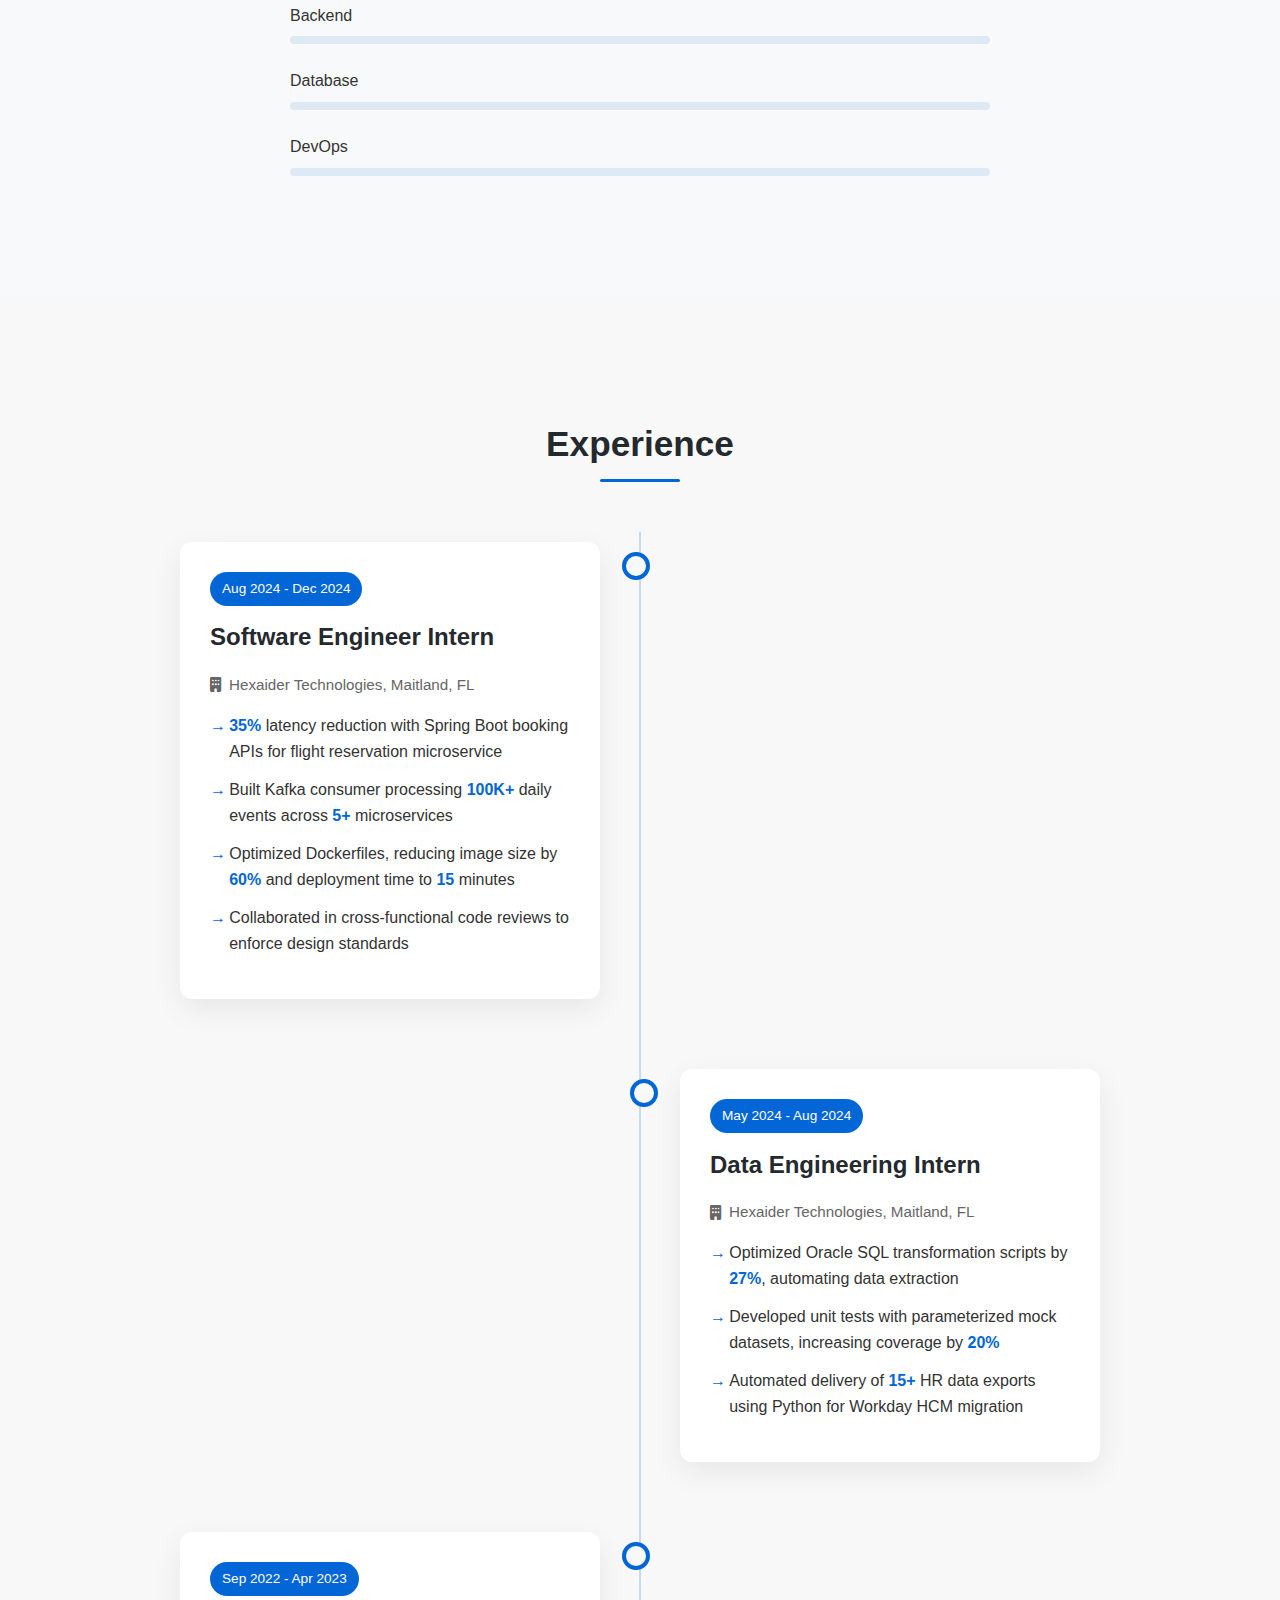
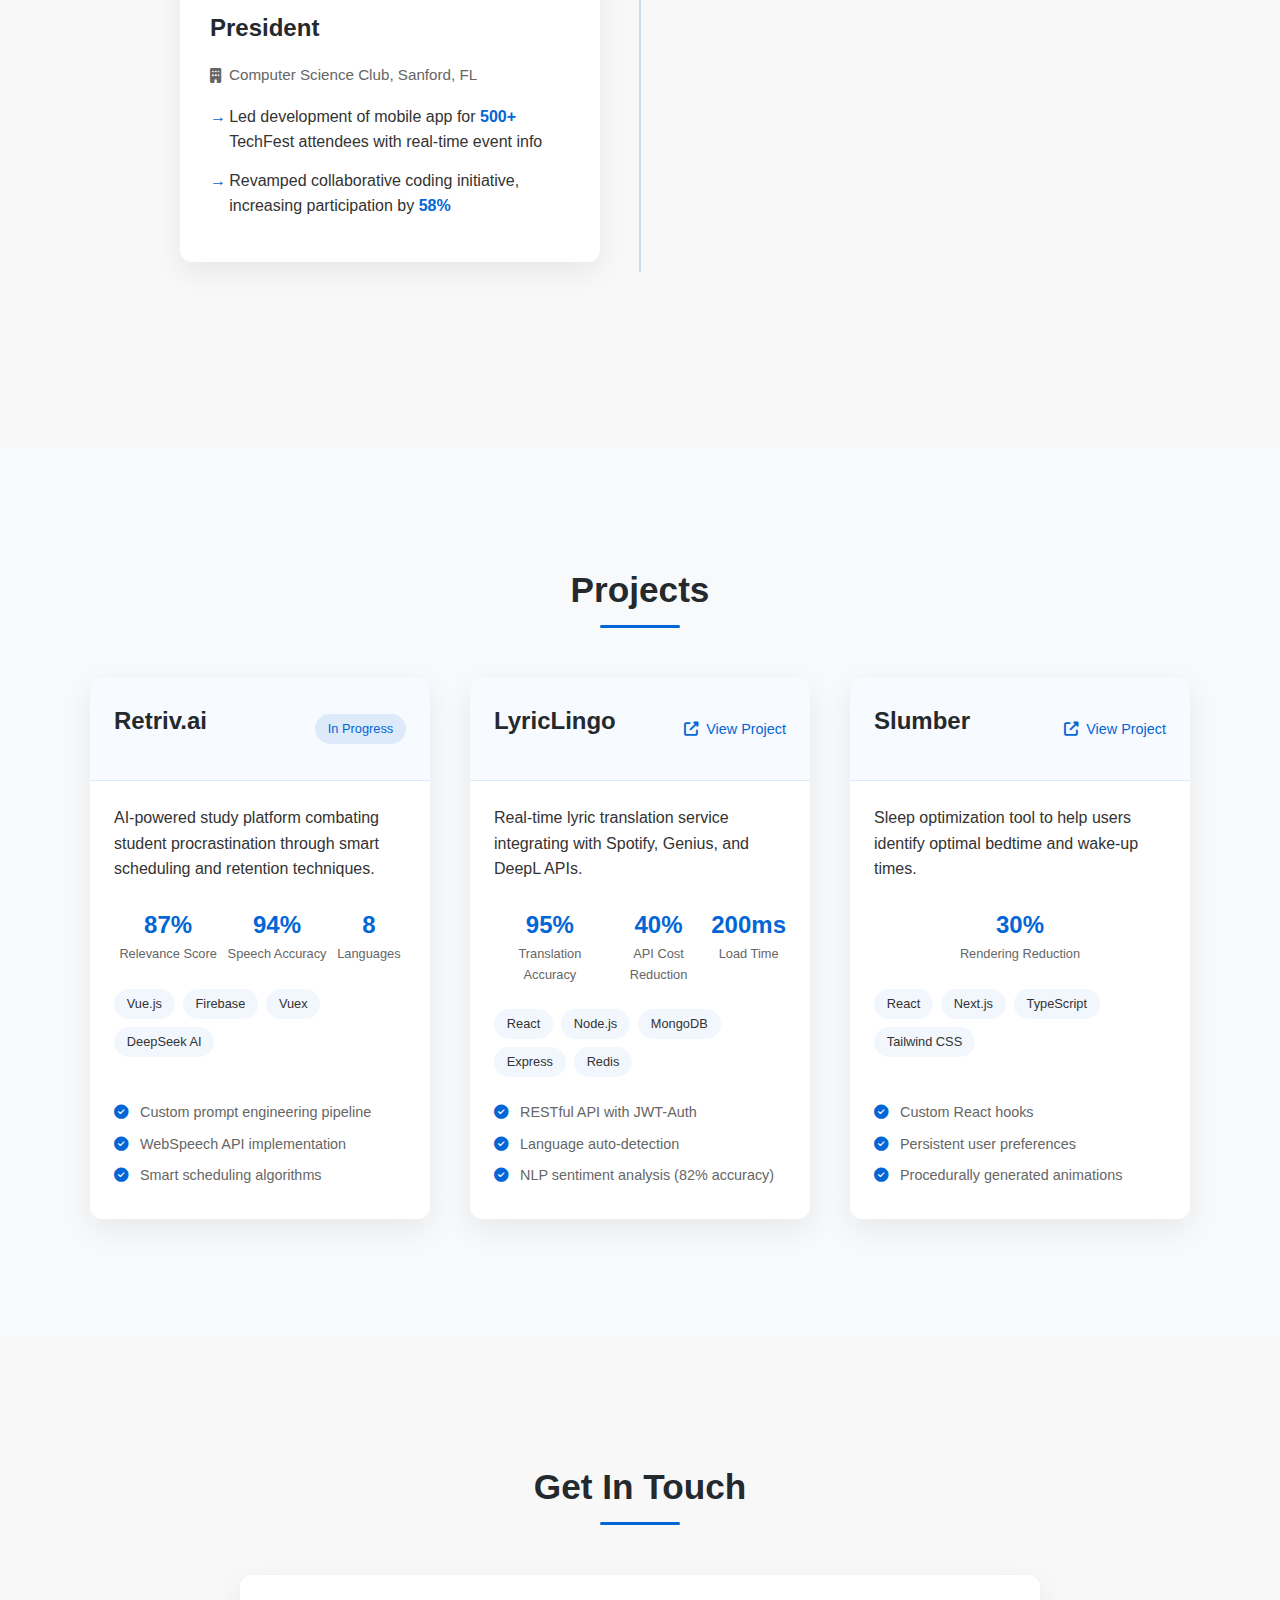
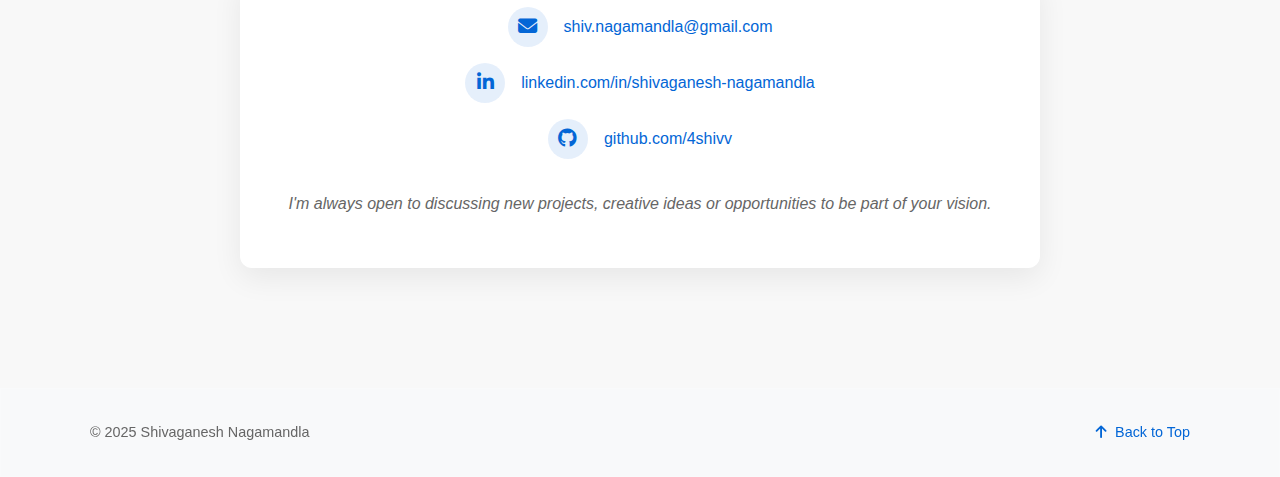
==== commit f3fca1e6: "fixed navbar" ====
--- a/index.html
+++ b/index.html
@@ -25,12 +25,14 @@
             <a href="#projects" class="nav-link">Projects</a>
             <a href="assets/shivaganesh_nagamandla_resume.pdf" target="_blank" class="nav-link"><i class="fas fa-file-pdf"></i> Resume</a>
         </div>
-        <div class="theme-toggle" id="theme-toggle">
-            <i class="fas fa-moon" id="theme-icon"></i>
-        </div>
-        <button class="mobile-menu-btn">
-            <i class="fas fa-bars"></i>
-        </button>
+        <div class="nav-controls">
+            <div class="theme-toggle" id="theme-toggle">
+                <i class="fas fa-moon" id="theme-icon"></i>
+            </div>
+            <button class="mobile-menu-btn">
+                <i class="fas fa-bars"></i>
+            </button>
+        </div>
     </nav>
 
     <!-- Hero Section -->
--- a/styles-modern.css
+++ b/styles-modern.css
@@ -258,7 +258,13 @@
   position: relative;
 }
 
-/* Nav Logo styles - no pulse effect */
+/* Nav Controls */
+.nav-controls {
+  display: flex;
+  align-items: center;
+  gap: 0.5rem;
+  margin-left: 2rem;
+}
 
 .nav-links {
   display: flex;
@@ -293,7 +299,6 @@
 }
 
 .theme-toggle {
-  margin-left: 2rem;
   display: flex;
   align-items: center;
   justify-content: center;
@@ -313,8 +318,12 @@
   background: none;
   border: none;
   color: var(--text-color);
-  font-size: 1.5rem;
+  font-size: 1.2rem;
   cursor: pointer;
+  padding: 0.5rem;
+  display: flex;
+  align-items: center;
+  justify-content: center;
 }
 
 /* Hero Section */
@@ -1041,8 +1050,12 @@
     font-size: 1.3rem;
   }
   
+  .nav-controls {
+    margin-left: 0;
+  }
+  
   .mobile-menu-btn {
-    display: block;
+    display: flex;
   }
   
   .nav-links {
@@ -1071,8 +1084,8 @@
     border-bottom: 1px solid var(--border-color);
   }
   
-  .theme-toggle {
-    margin-left: 1rem;
+  .scroll-indicator {
+    display: none;
   }
   
   .project-grid {
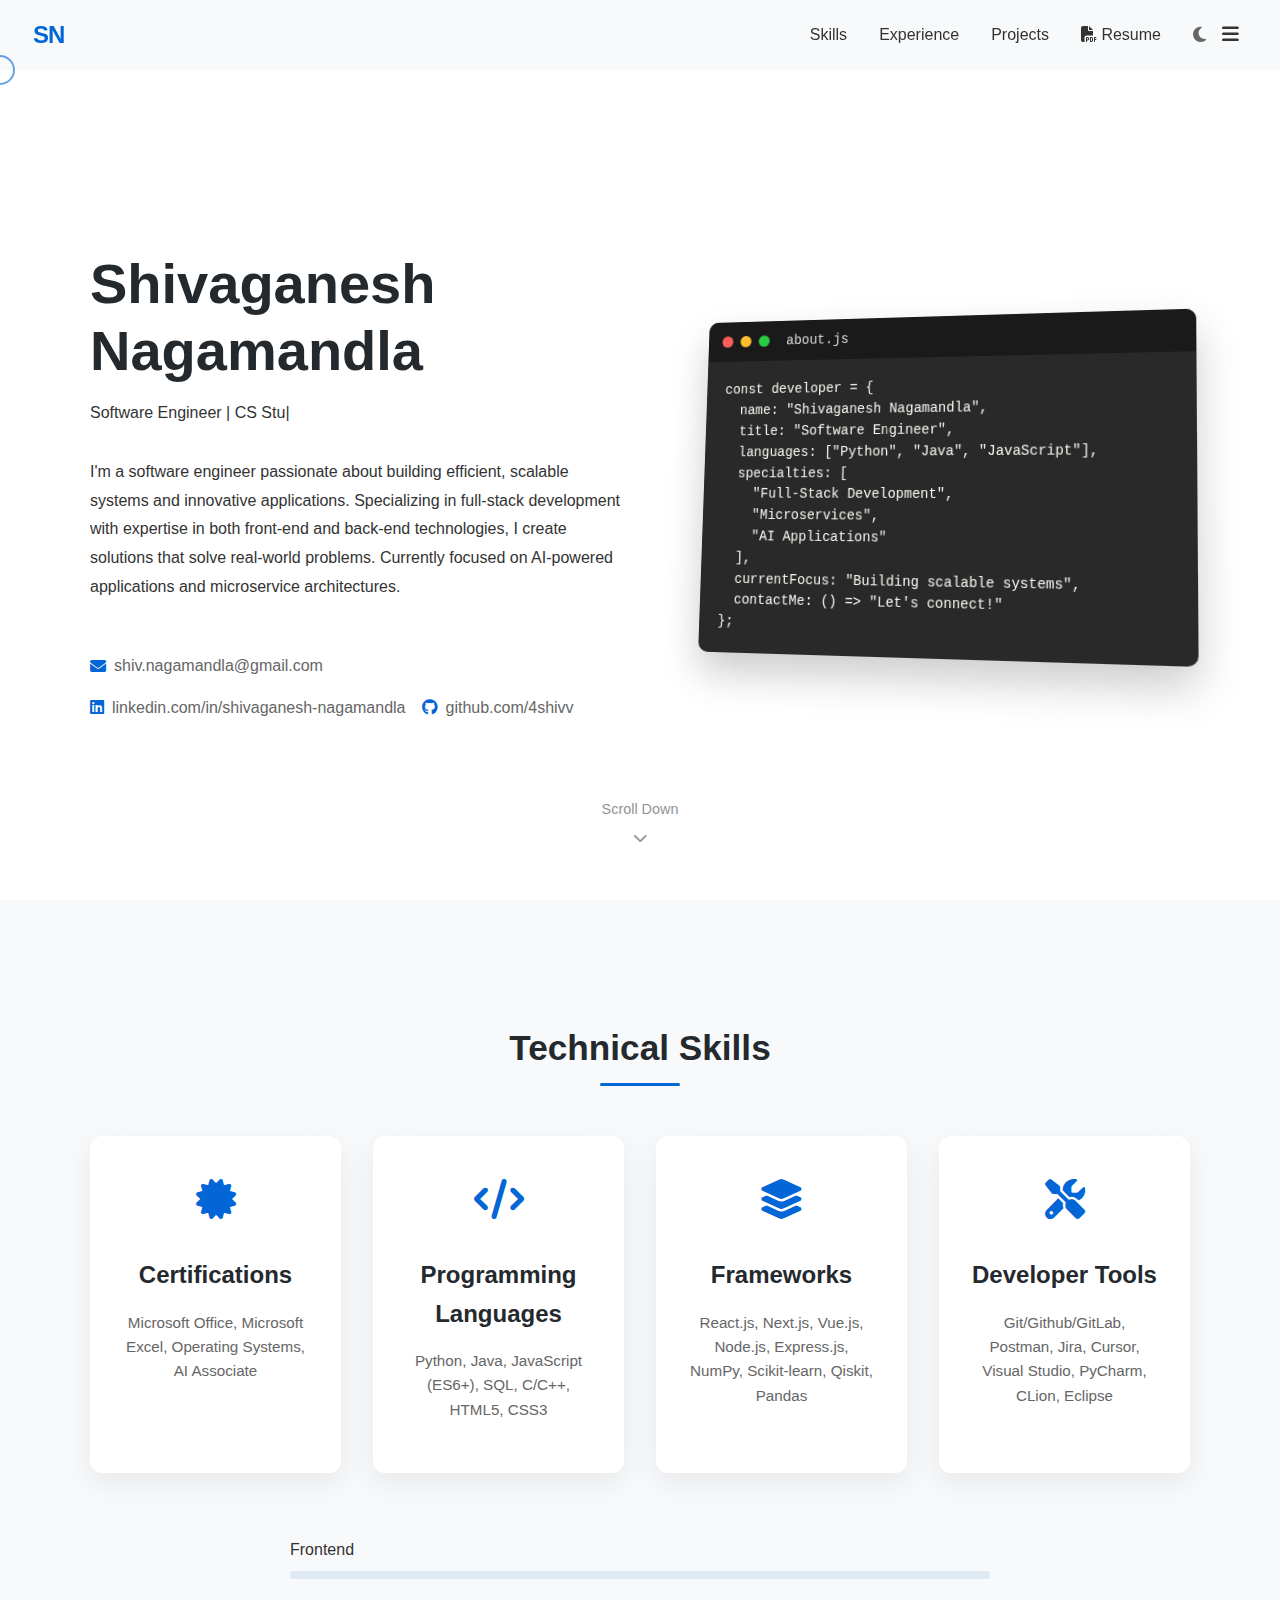
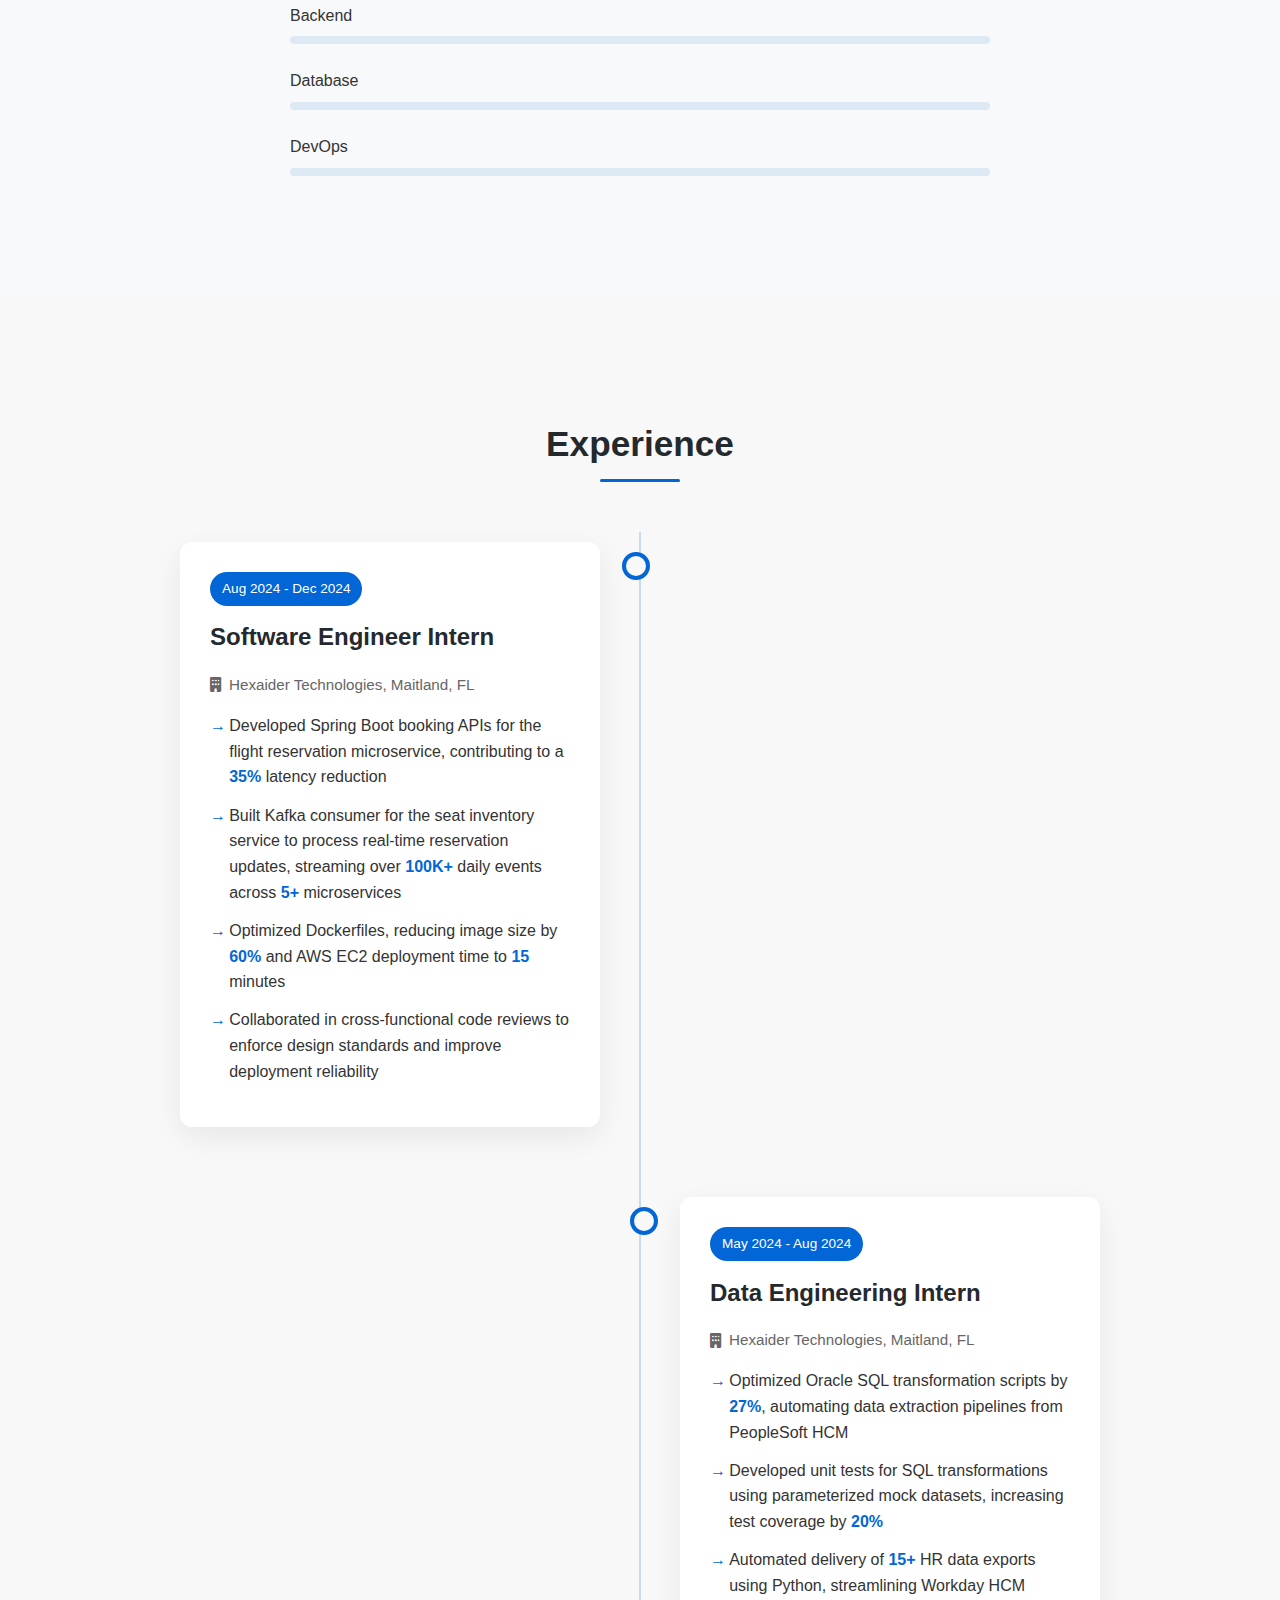
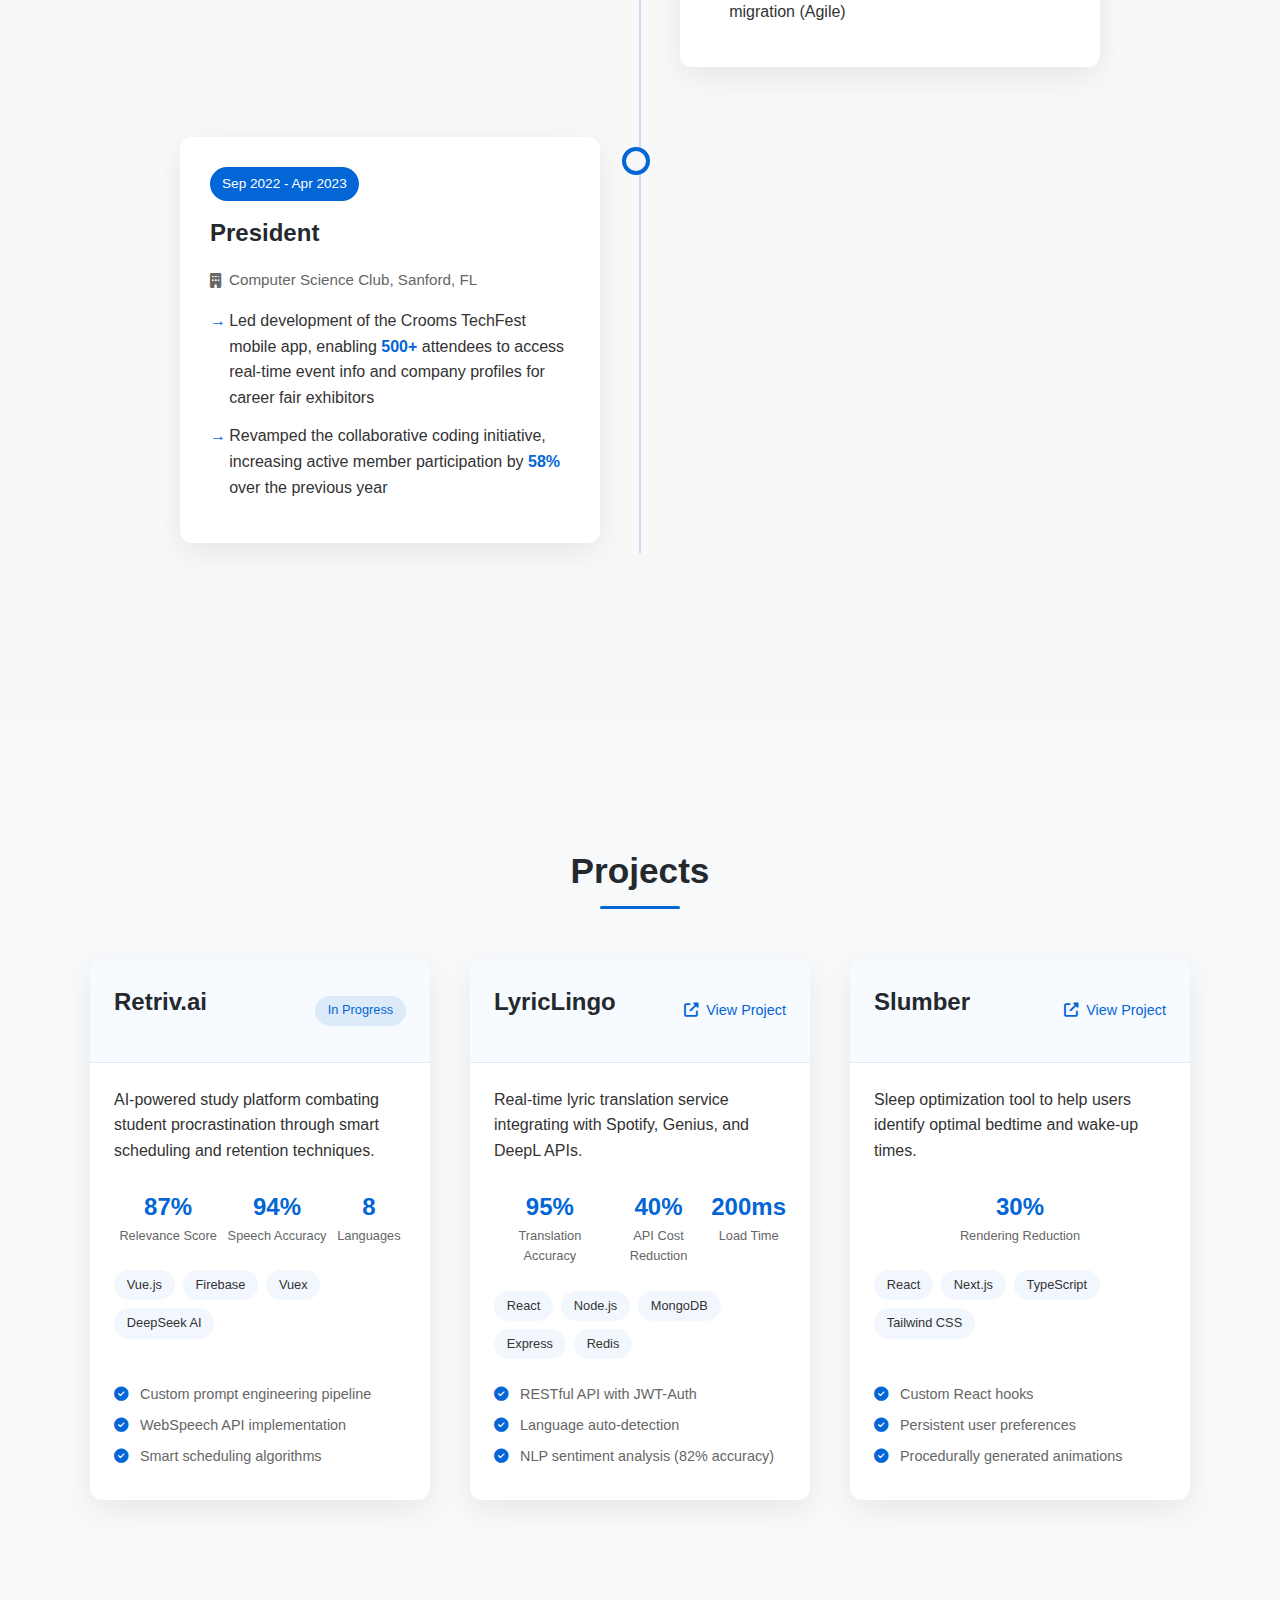
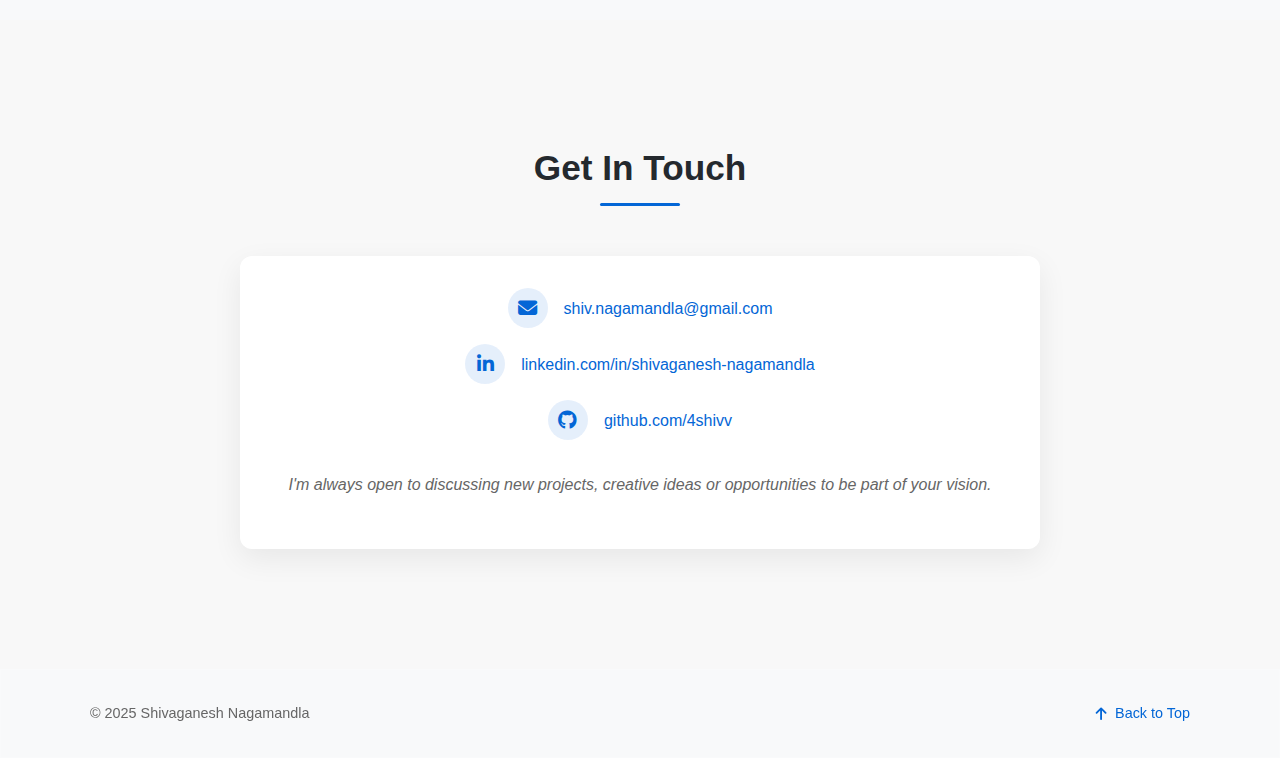
==== commit 2ceb731a: "work experience update" ====
--- a/index.html
+++ b/index.html
@@ -161,10 +161,10 @@
                         <h3>Software Engineer Intern</h3>
                         <p class="company"><i class="fas fa-building"></i> Hexaider Technologies, Maitland, FL</p>
                         <ul class="achievements">
-                            <li><span class="highlight">35%</span> latency reduction with Spring Boot booking APIs for flight reservation microservice</li>
-                            <li>Built Kafka consumer processing <span class="highlight">100K+</span> daily events across <span class="highlight">5+</span> microservices</li>
-                            <li>Optimized Dockerfiles, reducing image size by <span class="highlight">60%</span> and deployment time to <span class="highlight">15</span> minutes</li>
-                            <li>Collaborated in cross-functional code reviews to enforce design standards</li>
+                            <li>Developed Spring Boot booking APIs for the flight reservation microservice, contributing to a <span class="highlight">35%</span> latency reduction</li>
+                            <li>Built Kafka consumer for the seat inventory service to process real-time reservation updates, streaming over <span class="highlight">100K+</span> daily events across <span class="highlight">5+</span> microservices</li>
+                            <li>Optimized Dockerfiles, reducing image size by <span class="highlight">60%</span> and AWS EC2 deployment time to <span class="highlight">15</span> minutes</li>
+                            <li>Collaborated in cross-functional code reviews to enforce design standards and improve deployment reliability</li>
                         </ul>
                     </div>
                 </div>
@@ -174,9 +174,9 @@
                         <h3>Data Engineering Intern</h3>
                         <p class="company"><i class="fas fa-building"></i> Hexaider Technologies, Maitland, FL</p>
                         <ul class="achievements">
-                            <li>Optimized Oracle SQL transformation scripts by <span class="highlight">27%</span>, automating data extraction</li>
-                            <li>Developed unit tests with parameterized mock datasets, increasing coverage by <span class="highlight">20%</span></li>
-                            <li>Automated delivery of <span class="highlight">15+</span> HR data exports using Python for Workday HCM migration</li>
+                            <li>Optimized Oracle SQL transformation scripts by <span class="highlight">27%</span>, automating data extraction pipelines from PeopleSoft HCM</li>
+                            <li>Developed unit tests for SQL transformations using parameterized mock datasets, increasing test coverage by <span class="highlight">20%</span></li>
+                            <li>Automated delivery of <span class="highlight">15+</span> HR data exports using Python, streamlining Workday HCM migration (Agile)</li>
                         </ul>
                     </div>
                 </div>
@@ -186,8 +186,8 @@
                         <h3>President</h3>
                         <p class="company"><i class="fas fa-building"></i> Computer Science Club, Sanford, FL</p>
                         <ul class="achievements">
-                            <li>Led development of mobile app for <span class="highlight">500+</span> TechFest attendees with real-time event info</li>
-                            <li>Revamped collaborative coding initiative, increasing participation by <span class="highlight">58%</span></li>
+                            <li>Led development of the Crooms TechFest mobile app, enabling <span class="highlight">500+</span> attendees to access real-time event info and company profiles for career fair exhibitors</li>
+                            <li>Revamped the collaborative coding initiative, increasing active member participation by <span class="highlight">58%</span> over the previous year</li>
                         </ul>
                     </div>
                 </div>
